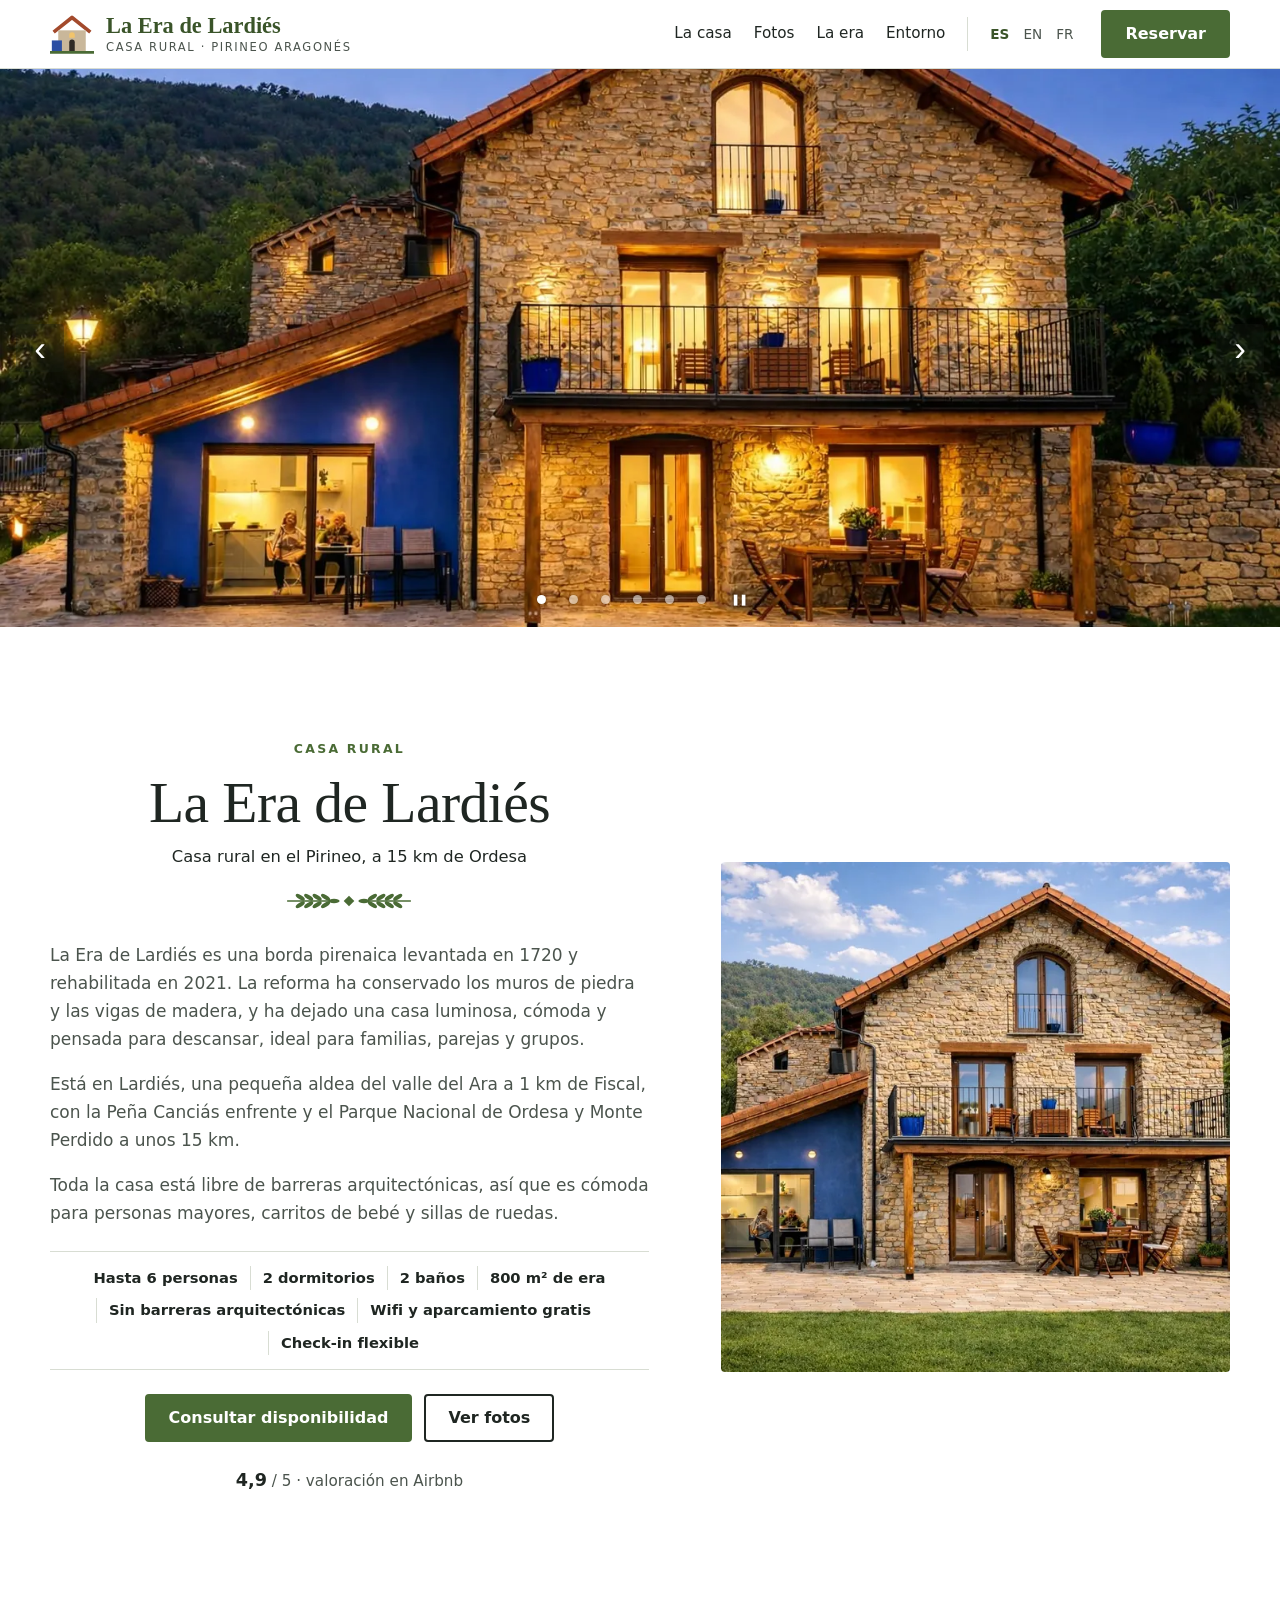
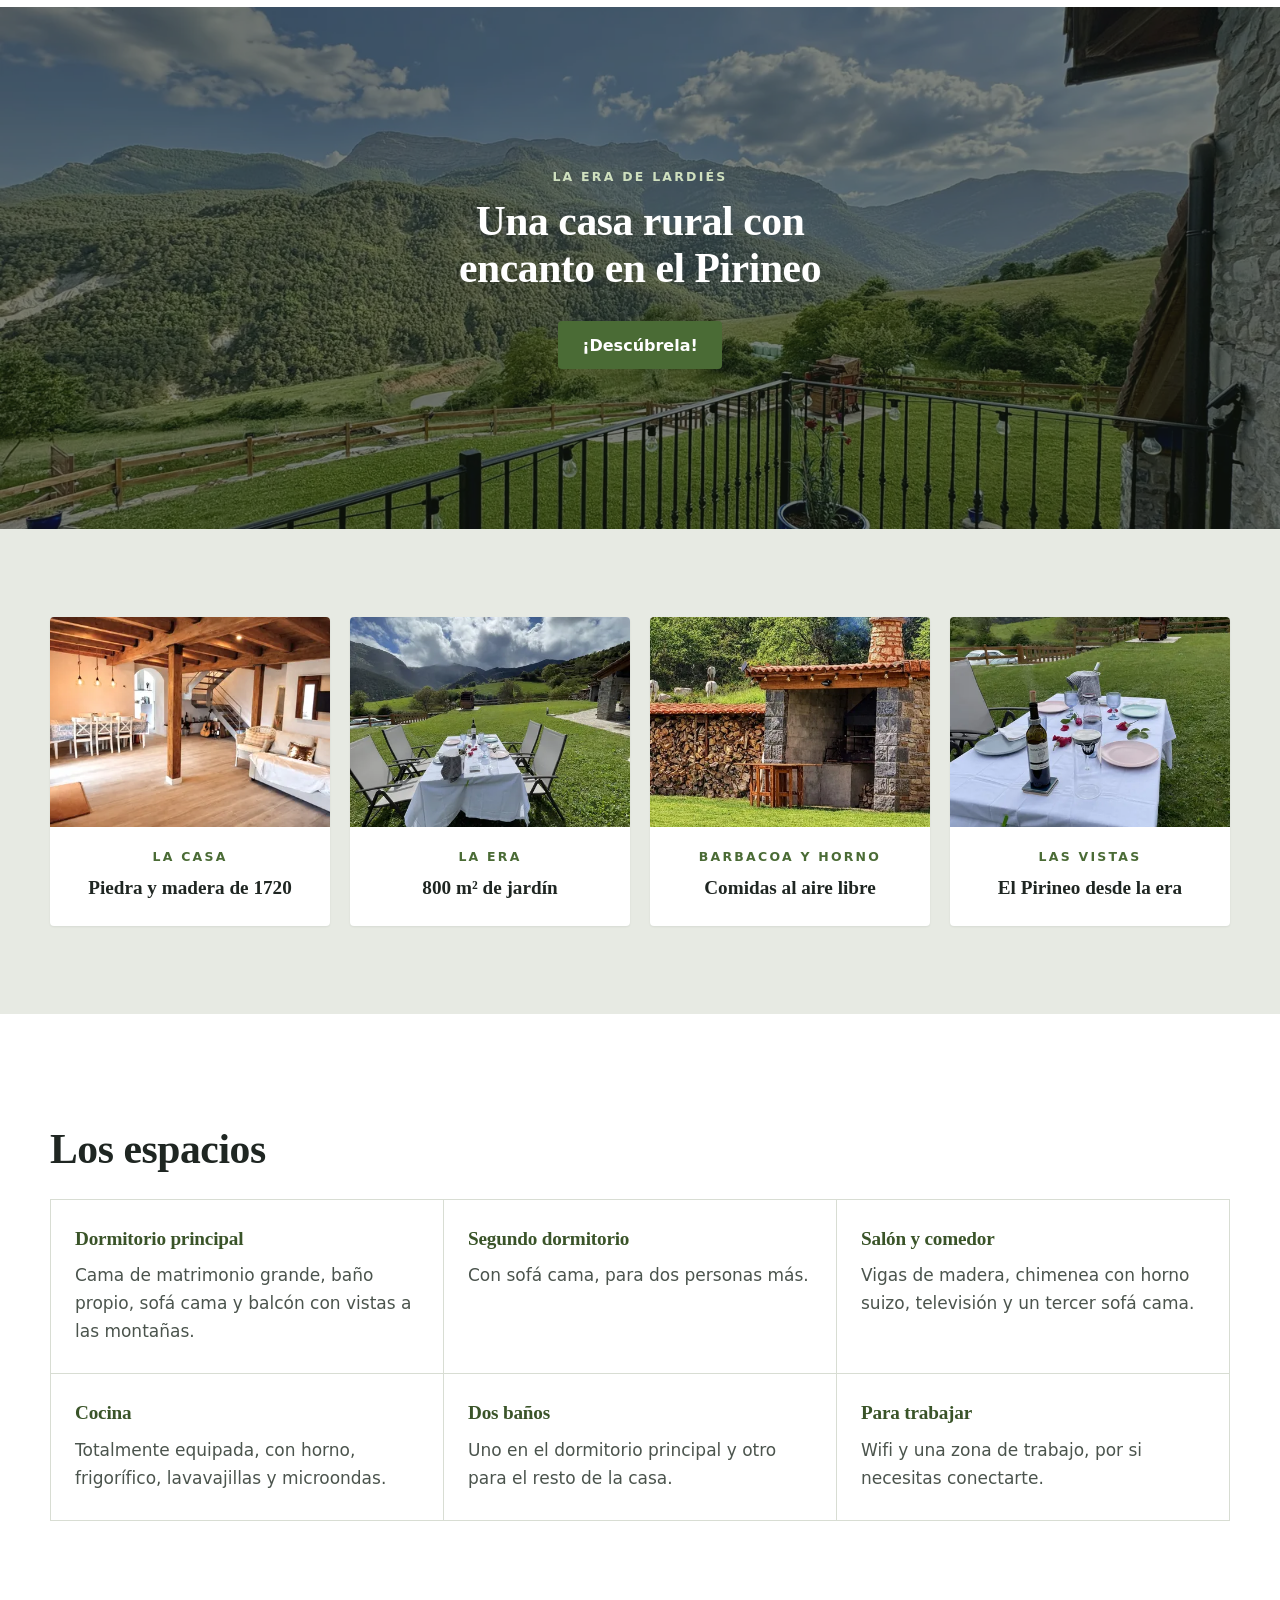
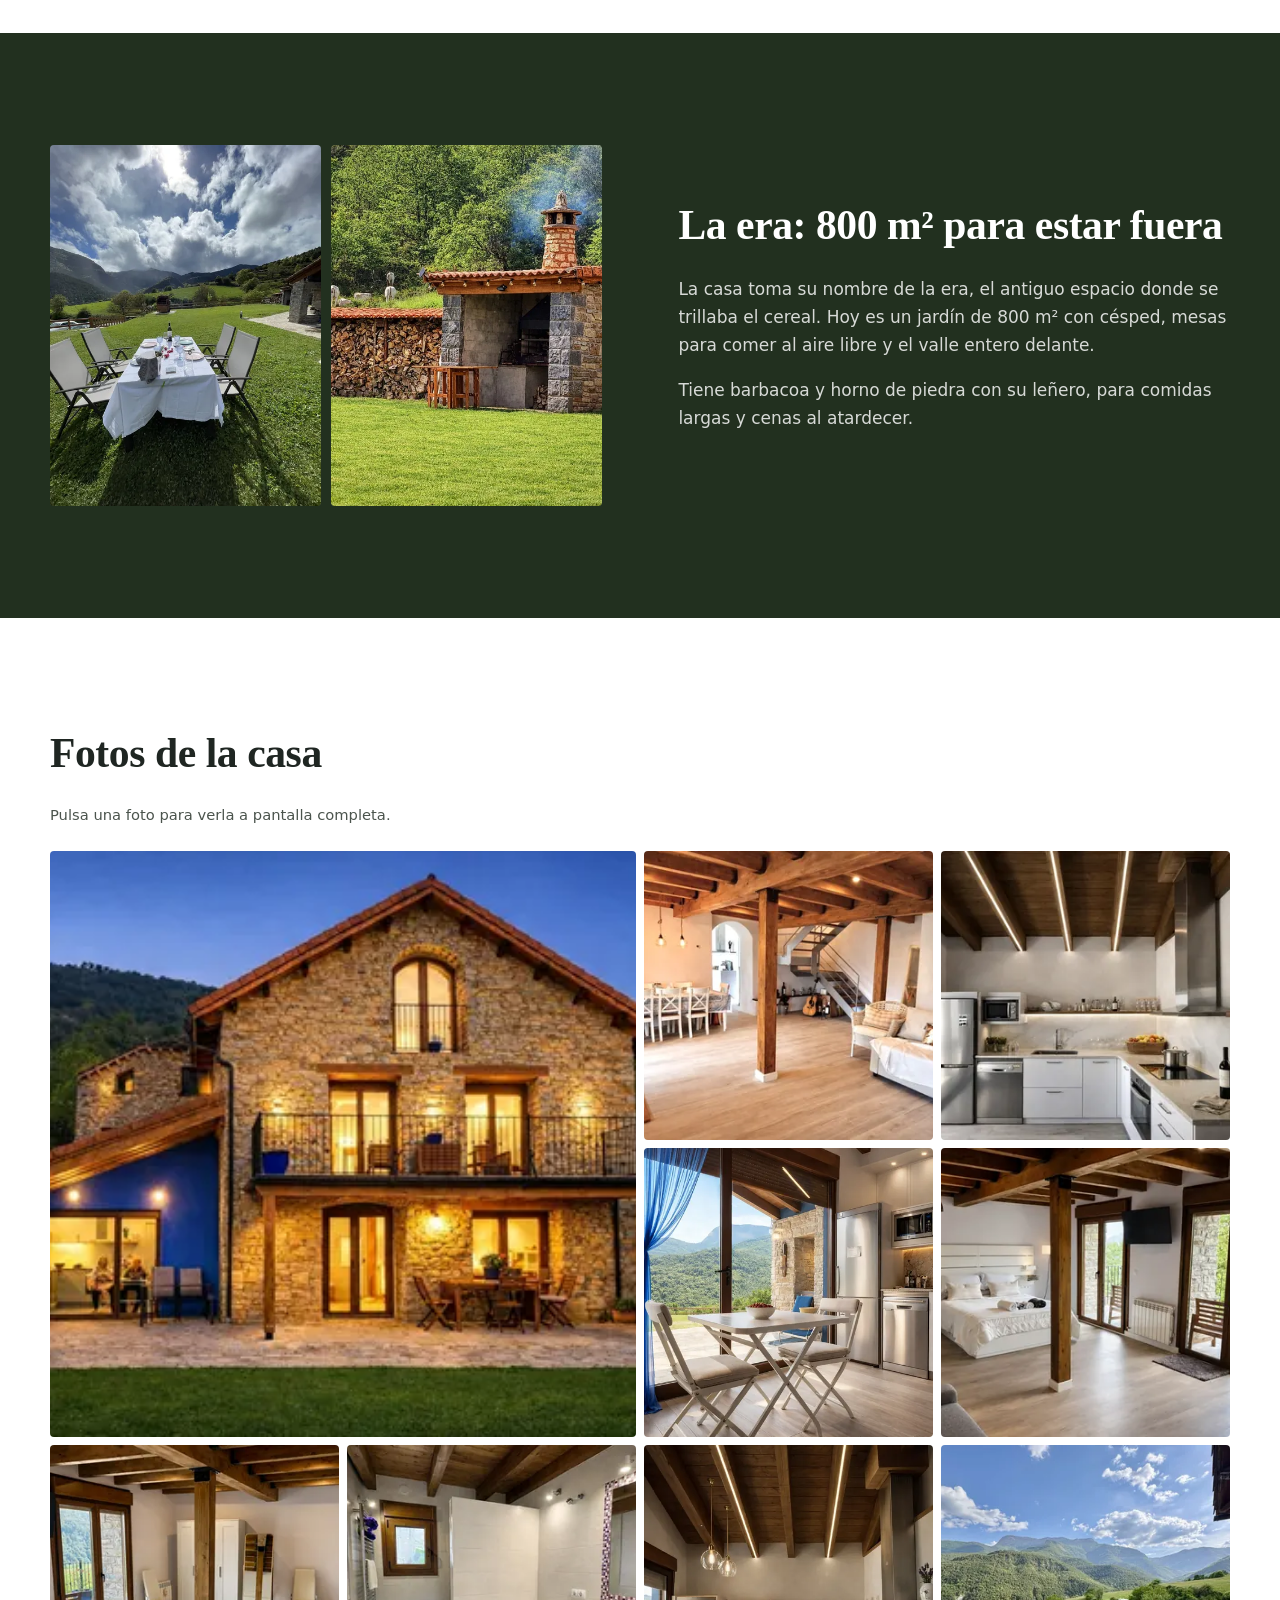
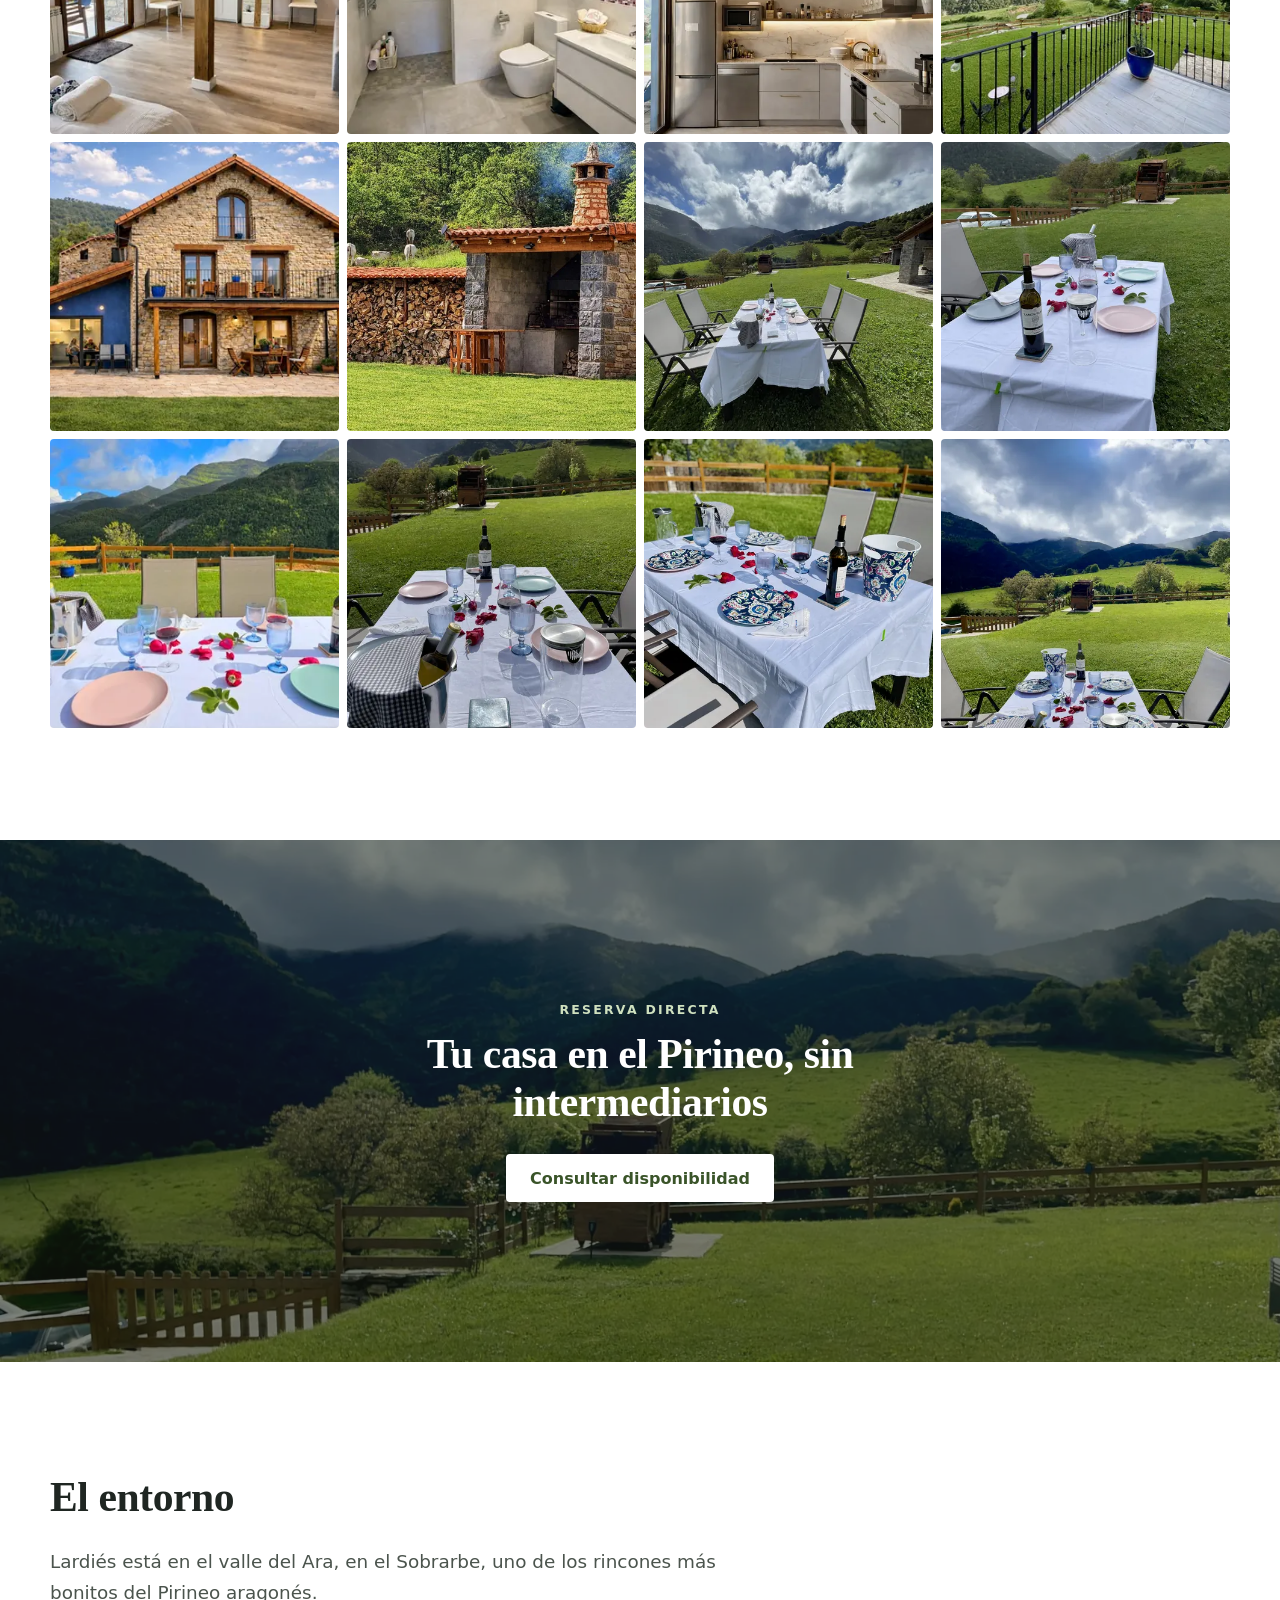
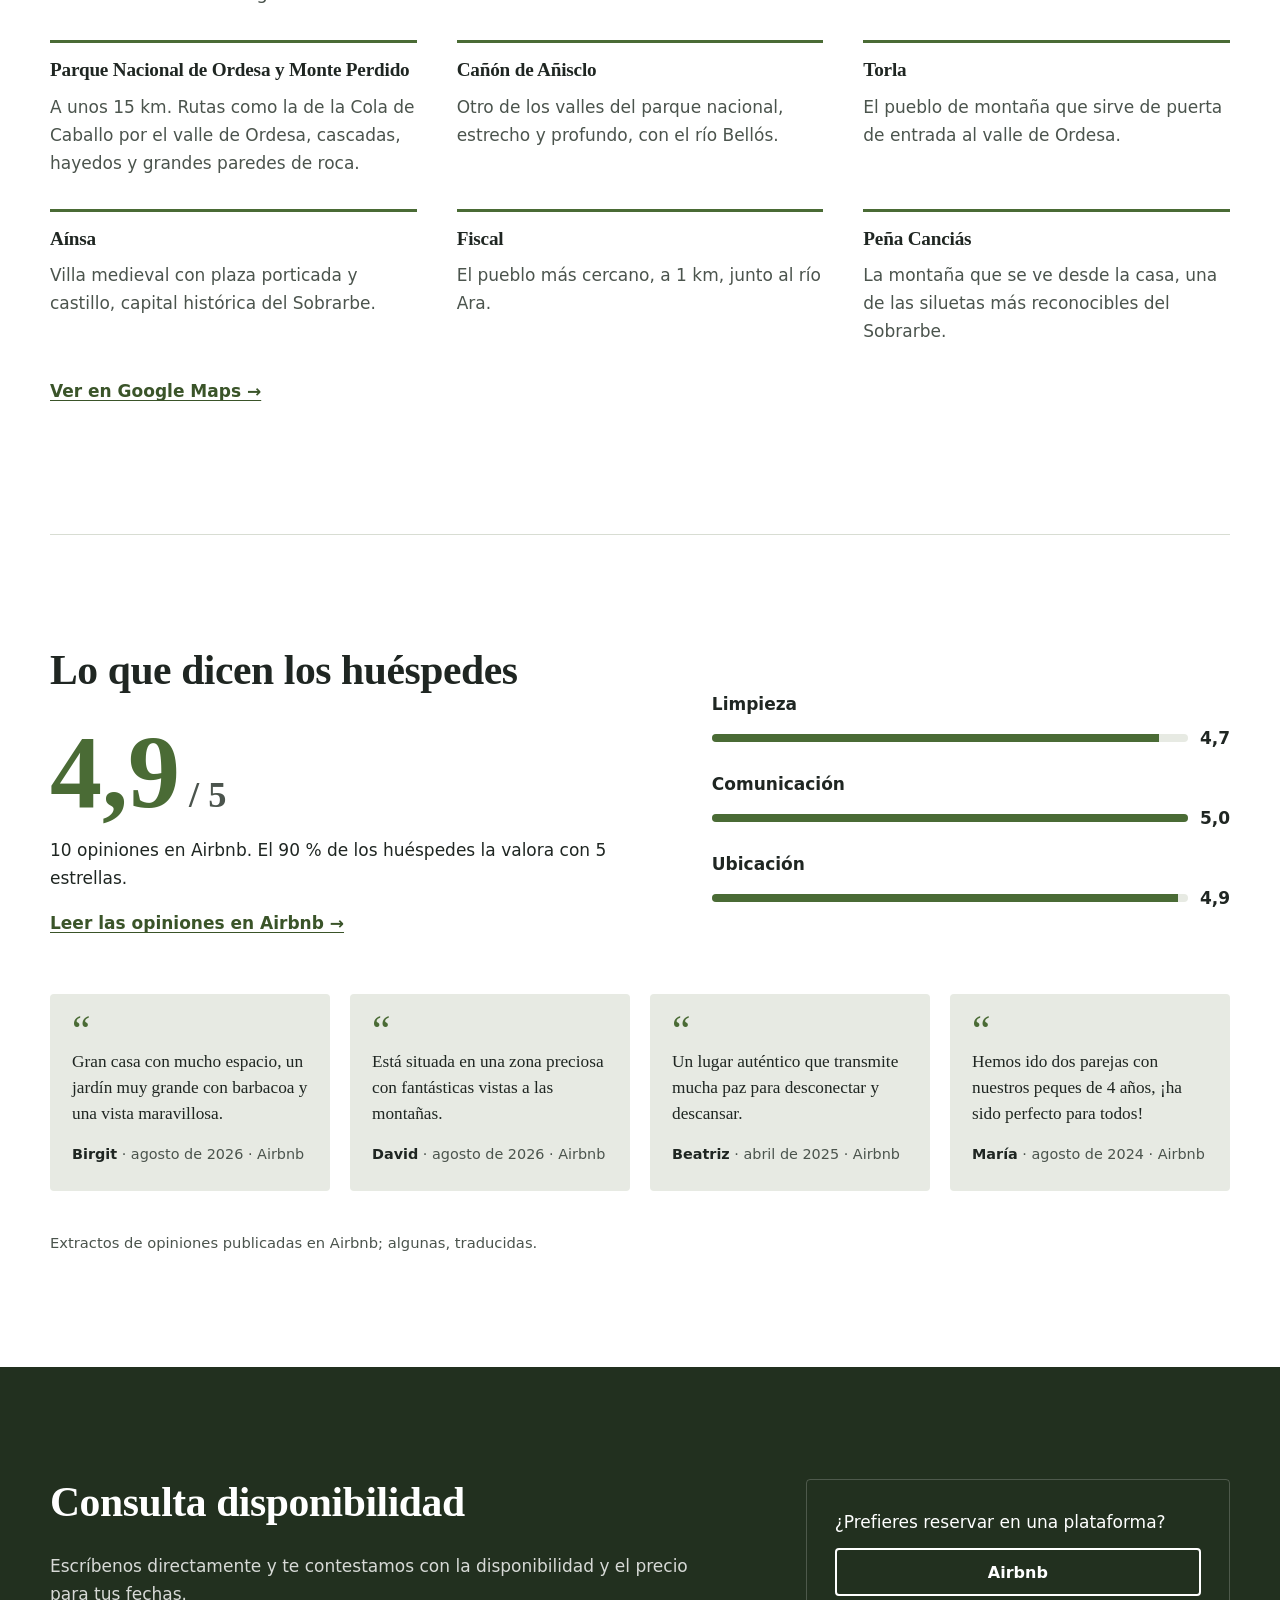
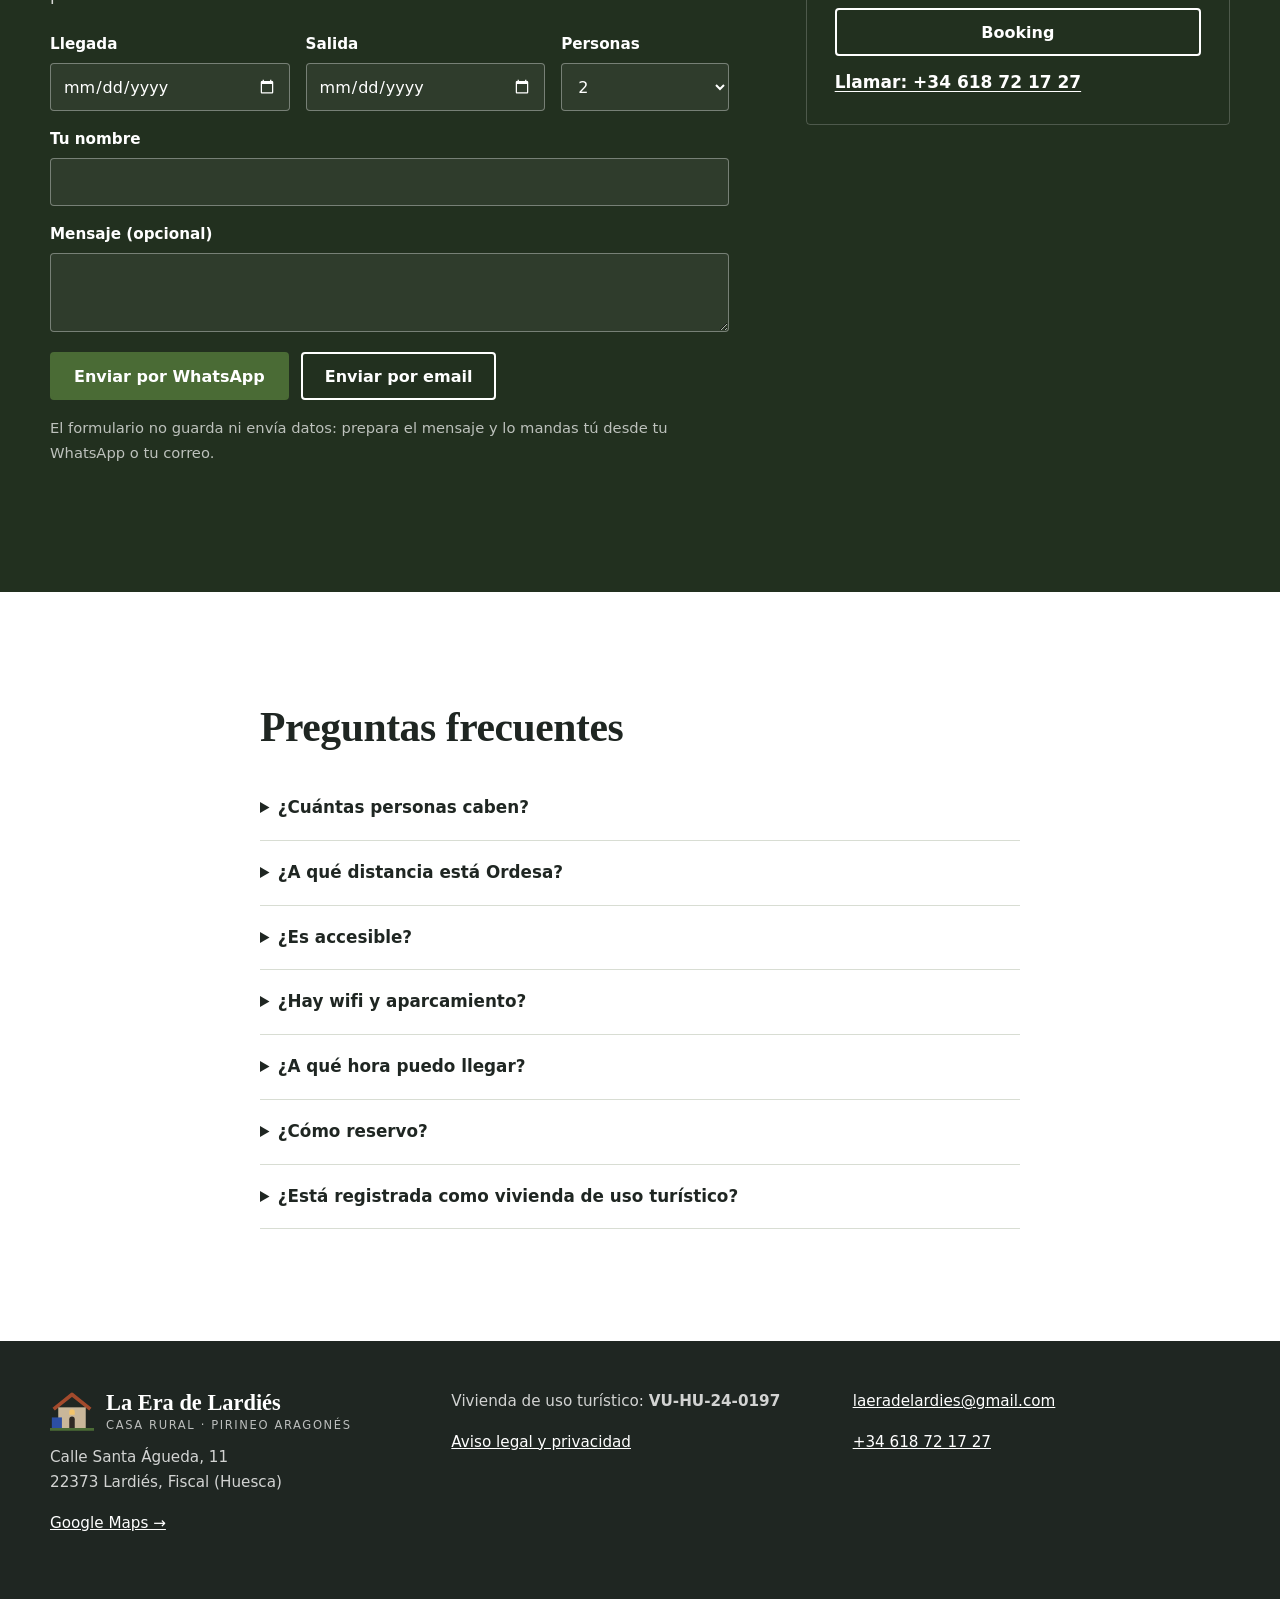
==== index.html @ 7522650c "Añade extractos de opiniones de Airbnb Cuatro opiniones reales (Birgit, David, Beatriz y María) con " ====
<!doctype html>
<html lang="es">
<head>
<meta charset="utf-8">
<meta name="viewport" content="width=device-width, initial-scale=1">
<title>La Era de Lardiés · Casa rural cerca de Ordesa, Pirineo aragonés</title>
<meta name="description" content="Borda pirenaica de 1720 rehabilitada en Lardiés (Huesca), a 15 km del Parque Nacional de Ordesa. Hasta 6 personas, 2 dormitorios, 2 baños y 800 m² de era con barbacoa.">
<link rel="canonical" href="https://laeradelardies.com/">
<link rel="alternate" hreflang="es" href="https://laeradelardies.com/">
<link rel="alternate" hreflang="en" href="https://laeradelardies.com/en/">
<link rel="alternate" hreflang="fr" href="https://laeradelardies.com/fr/">
<link rel="alternate" hreflang="x-default" href="https://laeradelardies.com/">
<meta property="og:type" content="website">
<meta property="og:site_name" content="La Era de Lardiés">
<meta property="og:title" content="La Era de Lardiés · Casa rural cerca de Ordesa, Pirineo aragonés">
<meta property="og:description" content="Borda pirenaica de 1720 rehabilitada en Lardiés (Huesca), a 15 km del Parque Nacional de Ordesa. Hasta 6 personas, 2 dormitorios, 2 baños y 800 m² de era con barbacoa.">
<meta property="og:url" content="https://laeradelardies.com/">
<meta property="og:image" content="https://laeradelardies.com/img/og-la-era-de-lardies.jpg">
<meta property="og:image:width" content="1200">
<meta property="og:image:height" content="630">
<meta property="og:locale" content="es_ES">
<meta name="twitter:card" content="summary_large_image">
<meta name="theme-color" content="#1c2633">
<link rel="icon" href="/favicon.svg" type="image/svg+xml">
<link rel="preload" as="image" type="image/webp" imagesrcset="/img/fachada-anochecer-480.webp 480w, /img/fachada-anochecer-960.webp 960w, /img/fachada-anochecer-1536.webp 1536w" imagesizes="100vw" fetchpriority="high">
<link rel="stylesheet" href="/styles.css">
<script type="application/ld+json">{"@context":"https://schema.org","@type":"LodgingBusiness","name":"La Era de Lardiés","description":"Borda pirenaica de 1720 rehabilitada en Lardiés (Huesca), a 15 km del Parque Nacional de Ordesa. Hasta 6 personas, 2 dormitorios, 2 baños y 800 m² de era con barbacoa.","url":"https://laeradelardies.com/","image":["https://laeradelardies.com/img/fachada-anochecer-1536.webp","https://laeradelardies.com/img/salon-comedor-vigas-1536.webp","https://laeradelardies.com/img/era-jardin-montanas-1600.webp","https://laeradelardies.com/img/balcon-vistas-valle-1600.webp"],"address":{"@type":"PostalAddress","streetAddress":"Calle Santa Águeda, 11","addressLocality":"Lardiés","addressRegion":"Huesca, Aragón","addressCountry":"ES","postalCode":"22373"},"geo":{"@type":"GeoCoordinates","latitude":42.4979915,"longitude":-0.1330118},"telephone":"+34618721727","email":"laeradelardies@gmail.com","numberOfRooms":2,"amenityFeature":[{"@type":"LocationFeatureSpecification","name":"Wifi","value":true},{"@type":"LocationFeatureSpecification","name":"Free parking","value":true},{"@type":"LocationFeatureSpecification","name":"Barbecue","value":true},{"@type":"LocationFeatureSpecification","name":"Fireplace","value":true},{"@type":"LocationFeatureSpecification","name":"Garden","value":true},{"@type":"LocationFeatureSpecification","name":"Wheelchair accessible","value":true},{"@type":"LocationFeatureSpecification","name":"Kitchen","value":true}],"sameAs":["https://www.airbnb.com/h/laeradelardies","https://www.booking.com/hotel/es/borda-en-paradisiaco-enclave.html"]}</script>
</head>
<body>
<a class="saltar" href="#contenido">Saltar al contenido</a>
<header class="cabecera">
  <a class="logo" href="/"><svg class="logo-icono" viewBox="0 0 48 48" aria-hidden="true"><path d="M4 22 24 6l20 16" fill="none" stroke="#a34a2c" stroke-width="4" stroke-linejoin="round"/><path d="M9 20h30v24H9z" fill="#c9b79a"/><path d="M21 44V33a3 3 0 0 1 6 0v11z" fill="#2f2a24"/><path d="M21 25a3 3 0 0 1 6 0v3h-6z" fill="#f2c46b"/><path d="M2 44h11V31H2z" fill="#2c4fa3"/><path d="M0 44h48" stroke="#4a6b35" stroke-width="3"/></svg><span class="logo-texto"><span class="logo-nombre">La Era de Lardiés</span><span class="logo-sub">Casa rural · Pirineo aragonés</span></span></a>
  <button class="menu-boton" type="button" aria-expanded="false" aria-controls="menu">Menú</button>
  <nav id="menu" class="menu" aria-label="Menú">
    <a href="#casa">La casa</a>
    <a href="#fotos">Fotos</a>
    <a href="#era">La era</a>
    <a href="#entorno">Entorno</a>
    <div class="idiomas" aria-label="Idioma"><a href="/" hreflang="es" lang="es" aria-current="true">ES</a><a href="/en/" hreflang="en" lang="en">EN</a><a href="/fr/" hreflang="fr" lang="fr">FR</a></div>
    <a class="boton" href="#reservar">Reservar</a>
  </nav>
</header>
<main id="contenido">

<section class="carrusel" aria-roledescription="carrusel" aria-label="Fotos de La Era de Lardiés">
  <div class="carrusel-pista">
    <div class="diapo activa" role="group" aria-roledescription="diapositiva" aria-label="1 / 6"><img src="/img/fachada-anochecer-1536.webp" srcset="/img/fachada-anochecer-480.webp 480w, /img/fachada-anochecer-960.webp 960w, /img/fachada-anochecer-1536.webp 1536w" sizes="100vw" width="1536" height="1024" alt="Fachada de piedra de La Era de Lardiés iluminada al anochecer" fetchpriority="high" decoding="async"></div>
    <div class="diapo" role="group" aria-roledescription="diapositiva" aria-label="2 / 6" aria-hidden="true"><img src="/img/salon-comedor-vigas-1536.webp" srcset="/img/salon-comedor-vigas-480.webp 480w, /img/salon-comedor-vigas-960.webp 960w, /img/salon-comedor-vigas-1536.webp 1536w" sizes="100vw" width="1536" height="1024" alt="Salón comedor con vigas de madera y escalera" loading="lazy" decoding="async"></div>
    <div class="diapo" role="group" aria-roledescription="diapositiva" aria-label="3 / 6" aria-hidden="true"><img src="/img/dormitorio-balcon-1536.webp" srcset="/img/dormitorio-balcon-480.webp 480w, /img/dormitorio-balcon-960.webp 960w, /img/dormitorio-balcon-1536.webp 1536w" sizes="100vw" width="1536" height="1024" alt="Dormitorio con salida al balcón" loading="lazy" decoding="async"></div>
    <div class="diapo" role="group" aria-roledescription="diapositiva" aria-label="4 / 6" aria-hidden="true"><img src="/img/cocina-1536.webp" srcset="/img/cocina-480.webp 480w, /img/cocina-960.webp 960w, /img/cocina-1536.webp 1536w" sizes="100vw" width="1536" height="1024" alt="Cocina equipada con techo de madera" loading="lazy" decoding="async"></div>
    <div class="diapo" role="group" aria-roledescription="diapositiva" aria-label="5 / 6" aria-hidden="true"><img src="/img/dormitorio-principal-1536.webp" srcset="/img/dormitorio-principal-480.webp 480w, /img/dormitorio-principal-960.webp 960w, /img/dormitorio-principal-1536.webp 1536w" sizes="100vw" width="1536" height="1024" alt="Dormitorio principal con sofá cama" loading="lazy" decoding="async"></div>
    <div class="diapo" role="group" aria-roledescription="diapositiva" aria-label="6 / 6" aria-hidden="true"><img src="/img/fachada-piedra-1536.webp" srcset="/img/fachada-piedra-480.webp 480w, /img/fachada-piedra-960.webp 960w, /img/fachada-piedra-1536.webp 1536w" sizes="100vw" width="1536" height="1024" alt="Fachada de piedra con balcón de madera y pared azul" loading="lazy" decoding="async"></div>
  </div>
  <button type="button" class="carrusel-flecha anterior" aria-label="Foto anterior">‹</button>
  <button type="button" class="carrusel-flecha siguiente" aria-label="Foto siguiente">›</button>
  <div class="carrusel-puntos">
    <button type="button" aria-label="Ir a la foto 1" aria-current="true"></button><button type="button" aria-label="Ir a la foto 2"></button><button type="button" aria-label="Ir a la foto 3"></button><button type="button" aria-label="Ir a la foto 4"></button><button type="button" aria-label="Ir a la foto 5"></button><button type="button" aria-label="Ir a la foto 6"></button>
    <button type="button" class="carrusel-pausa" data-pausa="Pausar" data-seguir="Reanudar" aria-label="Pausar">❚❚</button>
  </div>
</section>

<section id="casa" class="seccion contenedor presentacion">
  <div class="presentacion-texto">
    <p class="antetitulo">Casa rural</p>
    <h1>La Era de Lardiés</h1>
    <p class="presentacion-lugar">Casa rural en el Pirineo, a 15 km de Ordesa</p>
    <svg class="espigas" viewBox="0 0 160 24" aria-hidden="true" fill="currentColor"><g transform="translate(14 12)"><path d="M0 0H52" stroke="currentColor" stroke-width="1.6"/><ellipse cx="14" cy="-4" rx="5.5" ry="2.3" transform="rotate(32 14 -4)"/><ellipse cx="14" cy="4" rx="5.5" ry="2.3" transform="rotate(-32 14 4)"/><ellipse cx="23" cy="-4" rx="5.5" ry="2.3" transform="rotate(32 23 -4)"/><ellipse cx="23" cy="4" rx="5.5" ry="2.3" transform="rotate(-32 23 4)"/><ellipse cx="32" cy="-4" rx="5.5" ry="2.3" transform="rotate(32 32 -4)"/><ellipse cx="32" cy="4" rx="5.5" ry="2.3" transform="rotate(-32 32 4)"/><ellipse cx="41" cy="-4" rx="5.5" ry="2.3" transform="rotate(32 41 -4)"/><ellipse cx="41" cy="4" rx="5.5" ry="2.3" transform="rotate(-32 41 4)"/><ellipse cx="50" cy="0" rx="6" ry="2.4"/></g><g transform="translate(146 12) scale(-1 1)"><path d="M0 0H52" stroke="currentColor" stroke-width="1.6"/><ellipse cx="14" cy="-4" rx="5.5" ry="2.3" transform="rotate(32 14 -4)"/><ellipse cx="14" cy="4" rx="5.5" ry="2.3" transform="rotate(-32 14 4)"/><ellipse cx="23" cy="-4" rx="5.5" ry="2.3" transform="rotate(32 23 -4)"/><ellipse cx="23" cy="4" rx="5.5" ry="2.3" transform="rotate(-32 23 4)"/><ellipse cx="32" cy="-4" rx="5.5" ry="2.3" transform="rotate(32 32 -4)"/><ellipse cx="32" cy="4" rx="5.5" ry="2.3" transform="rotate(-32 32 4)"/><ellipse cx="41" cy="-4" rx="5.5" ry="2.3" transform="rotate(32 41 -4)"/><ellipse cx="41" cy="4" rx="5.5" ry="2.3" transform="rotate(-32 41 4)"/><ellipse cx="50" cy="0" rx="6" ry="2.4"/></g><rect x="76" y="8" width="8" height="8" transform="rotate(45 80 12)"/></svg>
    <p>La Era de Lardiés es una borda pirenaica levantada en 1720 y rehabilitada en 2021. La reforma ha conservado los muros de piedra y las vigas de madera, y ha dejado una casa luminosa, cómoda y pensada para descansar, ideal para familias, parejas y grupos.</p>
    <p>Está en Lardiés, una pequeña aldea del valle del Ara a 1 km de Fiscal, con la Peña Canciás enfrente y el Parque Nacional de Ordesa y Monte Perdido a unos 15 km.</p>
    <p>Toda la casa está libre de barreras arquitectónicas, así que es cómoda para personas mayores, carritos de bebé y sillas de ruedas.</p>
    <ul class="datos"><li>Hasta 6 personas</li><li>2 dormitorios</li><li>2 baños</li><li>800 m² de era</li><li>Sin barreras arquitectónicas</li><li>Wifi y aparcamiento gratis</li><li>Check-in flexible</li></ul>
    <div class="acciones">
      <a class="boton" href="#reservar">Consultar disponibilidad</a>
      <a class="boton boton-borde" href="#fotos">Ver fotos</a>
    </div>
    <p class="nota-airbnb"><strong>4,9</strong> / 5 · valoración en Airbnb</p>
  </div>
  <img src="/img/fachada-piedra-1536.webp" srcset="/img/fachada-piedra-480.webp 480w, /img/fachada-piedra-960.webp 960w, /img/fachada-piedra-1536.webp 1536w" sizes="(min-width: 900px) 40vw, 100vw" width="1536" height="1024" alt="Fachada de piedra con balcón de madera y pared azul" class="presentacion-foto" loading="lazy" decoding="async">
</section>

<section class="franja-foto franja-descubre">
  <img src="/img/balcon-vistas-valle-1600.webp" srcset="/img/balcon-vistas-valle-480.webp 480w, /img/balcon-vistas-valle-960.webp 960w, /img/balcon-vistas-valle-1600.webp 1600w" sizes="100vw" width="1600" height="1200" alt="Balcón con vistas al valle y a las montañas del Pirineo" class="franja-fondo" loading="lazy" decoding="async">
  <div class="contenedor franja-texto">
    <p class="antetitulo">La Era de Lardiés</p>
    <h2>Una casa rural con encanto en el Pirineo</h2>
    <a class="boton" href="#fotos">¡Descúbrela!</a>
  </div>
</section>

<section class="destacados-fondo" aria-label="La casa">
  <div class="contenedor destacados">
    <a class="tarjeta" href="#espacios"><img src="/img/salon-comedor-vigas-1536.webp" srcset="/img/salon-comedor-vigas-480.webp 480w, /img/salon-comedor-vigas-960.webp 960w, /img/salon-comedor-vigas-1536.webp 1536w" sizes="(min-width: 900px) 25vw, (min-width: 600px) 50vw, 100vw" width="1536" height="1024" alt="Salón comedor con vigas de madera y escalera" loading="lazy" decoding="async"><span class="tarjeta-texto"><span class="antetitulo">La casa</span><span class="tarjeta-titulo">Piedra y madera de 1720</span></span></a>
    <a class="tarjeta" href="#era"><img src="/img/era-jardin-montanas-1600.webp" srcset="/img/era-jardin-montanas-480.webp 480w, /img/era-jardin-montanas-960.webp 960w, /img/era-jardin-montanas-1600.webp 1600w" sizes="(min-width: 900px) 25vw, (min-width: 600px) 50vw, 100vw" width="1600" height="2133" alt="La era con mesa y sillas frente a las montañas" loading="lazy" decoding="async"><span class="tarjeta-texto"><span class="antetitulo">La era</span><span class="tarjeta-titulo">800 m² de jardín</span></span></a>
    <a class="tarjeta" href="#era"><img src="/img/horno-barbacoa-lena-1024.webp" srcset="/img/horno-barbacoa-lena-480.webp 480w, /img/horno-barbacoa-lena-960.webp 960w, /img/horno-barbacoa-lena-1024.webp 1024w" sizes="(min-width: 900px) 25vw, (min-width: 600px) 50vw, 100vw" width="1024" height="1536" alt="Barbacoa y horno de piedra con leñero en la era" loading="lazy" decoding="async"><span class="tarjeta-texto"><span class="antetitulo">Barbacoa y horno</span><span class="tarjeta-titulo">Comidas al aire libre</span></span></a>
    <a class="tarjeta" href="#fotos"><img src="/img/era-mesa-pirineo-1600.webp" srcset="/img/era-mesa-pirineo-480.webp 480w, /img/era-mesa-pirineo-960.webp 960w, /img/era-mesa-pirineo-1600.webp 1600w" sizes="(min-width: 900px) 25vw, (min-width: 600px) 50vw, 100vw" width="1600" height="2133" alt="Mesa preparada en la era con el Pirineo al fondo" loading="lazy" decoding="async"><span class="tarjeta-texto"><span class="antetitulo">Las vistas</span><span class="tarjeta-titulo">El Pirineo desde la era</span></span></a>
  </div>
</section>

<section class="seccion contenedor" aria-labelledby="espacios">
  <h2 id="espacios">Los espacios</h2>
  <div class="espacios">
    <div class="espacio"><h3>Dormitorio principal</h3><p>Cama de matrimonio grande, baño propio, sofá cama y balcón con vistas a las montañas.</p></div>
    <div class="espacio"><h3>Segundo dormitorio</h3><p>Con sofá cama, para dos personas más.</p></div>
    <div class="espacio"><h3>Salón y comedor</h3><p>Vigas de madera, chimenea con horno suizo, televisión y un tercer sofá cama.</p></div>
    <div class="espacio"><h3>Cocina</h3><p>Totalmente equipada, con horno, frigorífico, lavavajillas y microondas.</p></div>
    <div class="espacio"><h3>Dos baños</h3><p>Uno en el dormitorio principal y otro para el resto de la casa.</p></div>
    <div class="espacio"><h3>Para trabajar</h3><p>Wifi y una zona de trabajo, por si necesitas conectarte.</p></div>
  </div>
</section>

<section id="era" class="banda">
  <div class="contenedor dos-columnas invertida">
    <div class="texto">
      <h2>La era: 800 m² para estar fuera</h2>
      <p>La casa toma su nombre de la era, el antiguo espacio donde se trillaba el cereal. Hoy es un jardín de 800 m² con césped, mesas para comer al aire libre y el valle entero delante.</p>
      <p>Tiene barbacoa y horno de piedra con su leñero, para comidas largas y cenas al atardecer.</p>
    </div>
    <div class="era-fotos">
      <img src="/img/era-jardin-montanas-1600.webp" srcset="/img/era-jardin-montanas-480.webp 480w, /img/era-jardin-montanas-960.webp 960w, /img/era-jardin-montanas-1600.webp 1600w" sizes="(min-width: 900px) 25vw, 50vw" width="1600" height="2133" alt="La era con mesa y sillas frente a las montañas" loading="lazy" decoding="async">
      <img src="/img/horno-barbacoa-lena-1024.webp" srcset="/img/horno-barbacoa-lena-480.webp 480w, /img/horno-barbacoa-lena-960.webp 960w, /img/horno-barbacoa-lena-1024.webp 1024w" sizes="(min-width: 900px) 25vw, 50vw" width="1024" height="1536" alt="Barbacoa y horno de piedra con leñero en la era" loading="lazy" decoding="async">
    </div>
  </div>
</section>

<section id="fotos" class="seccion contenedor" aria-labelledby="titulo-fotos">
  <h2 id="titulo-fotos">Fotos de la casa</h2>
  <p class="ayuda">Pulsa una foto para verla a pantalla completa.</p>
  <div class="galeria">
    <button type="button" class="galeria-item" data-indice="0" data-grande="/img/fachada-anochecer-1536.webp"><img src="/img/fachada-anochecer-1536.webp" srcset="/img/fachada-anochecer-480.webp 480w, /img/fachada-anochecer-960.webp 960w, /img/fachada-anochecer-1536.webp 1536w" sizes="(min-width: 900px) 25vw, 50vw" width="1536" height="1024" alt="Fachada de piedra de La Era de Lardiés iluminada al anochecer" loading="lazy" decoding="async"></button>
    <button type="button" class="galeria-item" data-indice="1" data-grande="/img/salon-comedor-vigas-1536.webp"><img src="/img/salon-comedor-vigas-1536.webp" srcset="/img/salon-comedor-vigas-480.webp 480w, /img/salon-comedor-vigas-960.webp 960w, /img/salon-comedor-vigas-1536.webp 1536w" sizes="(min-width: 900px) 25vw, 50vw" width="1536" height="1024" alt="Salón comedor con vigas de madera y escalera" loading="lazy" decoding="async"></button>
    <button type="button" class="galeria-item" data-indice="2" data-grande="/img/cocina-1536.webp"><img src="/img/cocina-1536.webp" srcset="/img/cocina-480.webp 480w, /img/cocina-960.webp 960w, /img/cocina-1536.webp 1536w" sizes="(min-width: 900px) 25vw, 50vw" width="1536" height="1024" alt="Cocina equipada con techo de madera" loading="lazy" decoding="async"></button>
    <button type="button" class="galeria-item" data-indice="3" data-grande="/img/comedor-ventanal-1024.webp"><img src="/img/comedor-ventanal-1024.webp" srcset="/img/comedor-ventanal-480.webp 480w, /img/comedor-ventanal-960.webp 960w, /img/comedor-ventanal-1024.webp 1024w" sizes="(min-width: 900px) 25vw, 50vw" width="1024" height="1426" alt="Mesa junto al ventanal con vistas a la montaña" loading="lazy" decoding="async"></button>
    <button type="button" class="galeria-item" data-indice="4" data-grande="/img/dormitorio-balcon-1536.webp"><img src="/img/dormitorio-balcon-1536.webp" srcset="/img/dormitorio-balcon-480.webp 480w, /img/dormitorio-balcon-960.webp 960w, /img/dormitorio-balcon-1536.webp 1536w" sizes="(min-width: 900px) 25vw, 50vw" width="1536" height="1024" alt="Dormitorio con salida al balcón" loading="lazy" decoding="async"></button>
    <button type="button" class="galeria-item" data-indice="5" data-grande="/img/dormitorio-principal-1536.webp"><img src="/img/dormitorio-principal-1536.webp" srcset="/img/dormitorio-principal-480.webp 480w, /img/dormitorio-principal-960.webp 960w, /img/dormitorio-principal-1536.webp 1536w" sizes="(min-width: 900px) 25vw, 50vw" width="1536" height="1024" alt="Dormitorio principal con sofá cama" loading="lazy" decoding="async"></button>
    <button type="button" class="galeria-item" data-indice="6" data-grande="/img/bano-1536.webp"><img src="/img/bano-1536.webp" srcset="/img/bano-480.webp 480w, /img/bano-960.webp 960w, /img/bano-1536.webp 1536w" sizes="(min-width: 900px) 25vw, 50vw" width="1536" height="1024" alt="Baño completo" loading="lazy" decoding="async"></button>
    <button type="button" class="galeria-item" data-indice="7" data-grande="/img/cocina-equipada-1024.webp"><img src="/img/cocina-equipada-1024.webp" srcset="/img/cocina-equipada-480.webp 480w, /img/cocina-equipada-960.webp 960w, /img/cocina-equipada-1024.webp 1024w" sizes="(min-width: 900px) 25vw, 50vw" width="1024" height="1426" alt="Cocina con frigorífico, horno y lavavajillas" loading="lazy" decoding="async"></button>
    <button type="button" class="galeria-item" data-indice="8" data-grande="/img/balcon-vistas-valle-1600.webp"><img src="/img/balcon-vistas-valle-1600.webp" srcset="/img/balcon-vistas-valle-480.webp 480w, /img/balcon-vistas-valle-960.webp 960w, /img/balcon-vistas-valle-1600.webp 1600w" sizes="(min-width: 900px) 25vw, 50vw" width="1600" height="1200" alt="Balcón con vistas al valle y a las montañas del Pirineo" loading="lazy" decoding="async"></button>
    <button type="button" class="galeria-item" data-indice="9" data-grande="/img/fachada-piedra-1536.webp"><img src="/img/fachada-piedra-1536.webp" srcset="/img/fachada-piedra-480.webp 480w, /img/fachada-piedra-960.webp 960w, /img/fachada-piedra-1536.webp 1536w" sizes="(min-width: 900px) 25vw, 50vw" width="1536" height="1024" alt="Fachada de piedra con balcón de madera y pared azul" loading="lazy" decoding="async"></button>
    <button type="button" class="galeria-item" data-indice="10" data-grande="/img/horno-barbacoa-lena-1024.webp"><img src="/img/horno-barbacoa-lena-1024.webp" srcset="/img/horno-barbacoa-lena-480.webp 480w, /img/horno-barbacoa-lena-960.webp 960w, /img/horno-barbacoa-lena-1024.webp 1024w" sizes="(min-width: 900px) 25vw, 50vw" width="1024" height="1536" alt="Barbacoa y horno de piedra con leñero en la era" loading="lazy" decoding="async"></button>
    <button type="button" class="galeria-item" data-indice="11" data-grande="/img/era-jardin-montanas-1600.webp"><img src="/img/era-jardin-montanas-1600.webp" srcset="/img/era-jardin-montanas-480.webp 480w, /img/era-jardin-montanas-960.webp 960w, /img/era-jardin-montanas-1600.webp 1600w" sizes="(min-width: 900px) 25vw, 50vw" width="1600" height="2133" alt="La era con mesa y sillas frente a las montañas" loading="lazy" decoding="async"></button>
    <button type="button" class="galeria-item" data-indice="12" data-grande="/img/era-mesa-pirineo-1600.webp"><img src="/img/era-mesa-pirineo-1600.webp" srcset="/img/era-mesa-pirineo-480.webp 480w, /img/era-mesa-pirineo-960.webp 960w, /img/era-mesa-pirineo-1600.webp 1600w" sizes="(min-width: 900px) 25vw, 50vw" width="1600" height="2133" alt="Mesa preparada en la era con el Pirineo al fondo" loading="lazy" decoding="async"></button>
    <button type="button" class="galeria-item" data-indice="13" data-grande="/img/comida-era-valle-1080.webp"><img src="/img/comida-era-valle-1080.webp" srcset="/img/comida-era-valle-480.webp 480w, /img/comida-era-valle-960.webp 960w, /img/comida-era-valle-1080.webp 1080w" sizes="(min-width: 900px) 25vw, 50vw" width="1080" height="779" alt="Mesa con vino y vistas al valle" loading="lazy" decoding="async"></button>
    <button type="button" class="galeria-item" data-indice="14" data-grande="/img/mesa-era-vistas-1600.webp"><img src="/img/mesa-era-vistas-1600.webp" srcset="/img/mesa-era-vistas-480.webp 480w, /img/mesa-era-vistas-960.webp 960w, /img/mesa-era-vistas-1600.webp 1600w" sizes="(min-width: 900px) 25vw, 50vw" width="1600" height="2133" alt="Comida al aire libre en la era" loading="lazy" decoding="async"></button>
    <button type="button" class="galeria-item" data-indice="15" data-grande="/img/mesa-ceramica-1600.webp"><img src="/img/mesa-ceramica-1600.webp" srcset="/img/mesa-ceramica-480.webp 480w, /img/mesa-ceramica-960.webp 960w, /img/mesa-ceramica-1600.webp 1600w" sizes="(min-width: 900px) 25vw, 50vw" width="1600" height="2134" alt="Mesa con vajilla de cerámica en el jardín" loading="lazy" decoding="async"></button>
    <button type="button" class="galeria-item" data-indice="16" data-grande="/img/cielo-valle-1600.webp"><img src="/img/cielo-valle-1600.webp" srcset="/img/cielo-valle-480.webp 480w, /img/cielo-valle-960.webp 960w, /img/cielo-valle-1600.webp 1600w" sizes="(min-width: 900px) 25vw, 50vw" width="1600" height="2647" alt="Cielo y valle desde la era" loading="lazy" decoding="async"></button>
  </div>
  <dialog class="visor" aria-label="Fotos de la casa">
    <img alt="">
    <p class="visor-pie"></p>
    <button type="button" class="visor-cerrar" aria-label="Cerrar">×</button>
    <button type="button" class="visor-anterior" aria-label="Anterior">‹</button>
    <button type="button" class="visor-siguiente" aria-label="Siguiente">›</button>
  </dialog>
</section>

<section class="franja-foto">
  <img src="/img/cielo-valle-1600.webp" srcset="/img/cielo-valle-480.webp 480w, /img/cielo-valle-960.webp 960w, /img/cielo-valle-1600.webp 1600w" sizes="100vw" width="1600" height="2647" alt="Cielo y valle desde la era" class="franja-fondo" loading="lazy" decoding="async">
  <div class="contenedor franja-texto">
    <p class="antetitulo">Reserva directa</p>
    <h2>Tu casa en el Pirineo, sin intermediarios</h2>
    <a class="boton boton-blanco" href="#reservar">Consultar disponibilidad</a>
  </div>
</section>

<section id="entorno" class="seccion contenedor" aria-labelledby="titulo-entorno">
  <h2 id="titulo-entorno">El entorno</h2>
  <p class="entradilla">Lardiés está en el valle del Ara, en el Sobrarbe, uno de los rincones más bonitos del Pirineo aragonés.</p>
  <div class="lugares">
    <div class="lugar"><h3>Parque Nacional de Ordesa y Monte Perdido</h3><p>A unos 15 km. Rutas como la de la Cola de Caballo por el valle de Ordesa, cascadas, hayedos y grandes paredes de roca.</p></div>
    <div class="lugar"><h3>Cañón de Añisclo</h3><p>Otro de los valles del parque nacional, estrecho y profundo, con el río Bellós.</p></div>
    <div class="lugar"><h3>Torla</h3><p>El pueblo de montaña que sirve de puerta de entrada al valle de Ordesa.</p></div>
    <div class="lugar"><h3>Aínsa</h3><p>Villa medieval con plaza porticada y castillo, capital histórica del Sobrarbe.</p></div>
    <div class="lugar"><h3>Fiscal</h3><p>El pueblo más cercano, a 1 km, junto al río Ara.</p></div>
    <div class="lugar"><h3>Peña Canciás</h3><p>La montaña que se ve desde la casa, una de las siluetas más reconocibles del Sobrarbe.</p></div>
  </div>
  <p><a class="enlace" href="https://maps.app.goo.gl/Tm1aCKDTRc98eSfA8" target="_blank" rel="noopener">Ver en Google Maps →</a></p>
</section>

<section id="opiniones" class="seccion contenedor opiniones" aria-labelledby="titulo-opiniones">
  <div>
    <h2 id="titulo-opiniones">Lo que dicen los huéspedes</h2>
    <p class="nota-grande">4,9<span> / 5</span></p>
    <p>10 opiniones en Airbnb. El 90 % de los huéspedes la valora con 5 estrellas.</p>
    <p><a class="enlace" href="https://www.airbnb.com/h/laeradelardies" target="_blank" rel="noopener">Leer las opiniones en Airbnb →</a></p>
  </div>
  <dl class="criterios">
    <div><dt>Limpieza</dt><dd><span class="barra" style="--valor:0.9400000000000001"></span>4,7</dd></div>
    <div><dt>Comunicación</dt><dd><span class="barra" style="--valor:1"></span>5,0</dd></div>
    <div><dt>Ubicación</dt><dd><span class="barra" style="--valor:0.9800000000000001"></span>4,9</dd></div>
  </dl>
  <div class="resenas">
    <figure class="resena"><blockquote><p>Gran casa con mucho espacio, un jardín muy grande con barbacoa y una vista maravillosa.</p></blockquote><figcaption><strong>Birgit</strong> · agosto de 2026 · Airbnb</figcaption></figure>
    <figure class="resena"><blockquote><p>Está situada en una zona preciosa con fantásticas vistas a las montañas.</p></blockquote><figcaption><strong>David</strong> · agosto de 2026 · Airbnb</figcaption></figure>
    <figure class="resena"><blockquote><p>Un lugar auténtico que transmite mucha paz para desconectar y descansar.</p></blockquote><figcaption><strong>Beatriz</strong> · abril de 2025 · Airbnb</figcaption></figure>
    <figure class="resena"><blockquote><p>Hemos ido dos parejas con nuestros peques de 4 años, ¡ha sido perfecto para todos!</p></blockquote><figcaption><strong>María</strong> · agosto de 2024 · Airbnb</figcaption></figure>
  </div>
  <p class="ayuda resenas-nota">Extractos de opiniones publicadas en Airbnb; algunas, traducidas.</p>
</section>

<section id="reservar" class="banda reservar">
  <div class="contenedor dos-columnas">
    <div class="texto">
      <h2>Consulta disponibilidad</h2>
      <p>Escríbenos directamente y te contestamos con la disponibilidad y el precio para tus fechas.</p>
      <form class="formulario" novalidate
        data-whatsapp="34618721727" data-email="laeradelardies@gmail.com"
        data-plantilla="Hola, soy {nombre}. Quería consultar disponibilidad en La Era de Lardiés del {llegada} al {salida} para {personas}.

{mensaje}" data-asunto="Consulta de disponibilidad"
        data-error-fechas="La fecha de salida debe ser posterior a la de llegada." data-pendiente="pendiente">
        <div class="campos-fila">
          <label>Llegada<input type="date" name="llegada" required></label>
          <label>Salida<input type="date" name="salida" required></label>
          <label>Personas<select name="personas"><option value="1 persona">1</option><option value="2 personas" selected>2</option><option value="3 personas">3</option><option value="4 personas">4</option><option value="5 personas">5</option><option value="6 personas">6</option></select></label>
        </div>
        <label>Tu nombre<input type="text" name="nombre" autocomplete="name" required></label>
        <label>Mensaje (opcional)<textarea name="mensaje" rows="3"></textarea></label>
        <p class="error" role="alert" hidden></p>
        <div class="acciones">
          <button class="boton" type="submit" value="whatsapp">Enviar por WhatsApp</button>
          <button class="boton boton-borde" type="submit" value="email">Enviar por email</button>
        </div>
        <p class="ayuda">El formulario no guarda ni envía datos: prepara el mensaje y lo mandas tú desde tu WhatsApp o tu correo.</p>
      </form>
    </div>
    <aside class="plataformas">
      <p>¿Prefieres reservar en una plataforma?</p>
      <a class="boton boton-borde" href="https://www.airbnb.com/h/laeradelardies" target="_blank" rel="noopener">Airbnb</a>
      <a class="boton boton-borde" href="https://www.booking.com/hotel/es/borda-en-paradisiaco-enclave.html" target="_blank" rel="noopener">Booking</a>
      <p><a class="enlace" href="tel:+34618721727">Llamar: +34 618 72 17 27</a></p>
    </aside>
  </div>
</section>

<section id="preguntas" class="seccion contenedor estrecho" aria-labelledby="titulo-faq">
  <h2 id="titulo-faq">Preguntas frecuentes</h2>
  <details><summary>¿Cuántas personas caben?</summary><p>Hasta 6. El dormitorio principal tiene cama de matrimonio y sofá cama, el segundo dormitorio tiene sofá cama y hay otro sofá cama en el salón.</p></details>
  <details><summary>¿A qué distancia está Ordesa?</summary><p>La casa está a unos 15 km del Parque Nacional de Ordesa y Monte Perdido y a 1 km de Fiscal.</p></details>
  <details><summary>¿Es accesible?</summary><p>Sí. La casa no tiene barreras arquitectónicas.</p></details>
  <details><summary>¿Hay wifi y aparcamiento?</summary><p>Sí, hay wifi y aparcamiento gratuito.</p></details>
  <details><summary>¿A qué hora puedo llegar?</summary><p>El check-in es flexible: dinos a qué hora llegas y lo organizamos.</p></details>
  <details><summary>¿Cómo reservo?</summary><p>Escríbenos por WhatsApp o email desde el formulario de esta página, o reserva en Airbnb o Booking.</p></details>
  <details><summary>¿Está registrada como vivienda de uso turístico?</summary><p>Sí, con el número VU-HU-24-0197 del Registro de Turismo de Aragón.</p></details>
</section>
</main>
<footer class="pie">
  <div class="contenedor pie-rejilla">
    <div>
      <p class="logo"><svg class="logo-icono" viewBox="0 0 48 48" aria-hidden="true"><path d="M4 22 24 6l20 16" fill="none" stroke="#a34a2c" stroke-width="4" stroke-linejoin="round"/><path d="M9 20h30v24H9z" fill="#c9b79a"/><path d="M21 44V33a3 3 0 0 1 6 0v11z" fill="#2f2a24"/><path d="M21 25a3 3 0 0 1 6 0v3h-6z" fill="#f2c46b"/><path d="M2 44h11V31H2z" fill="#2c4fa3"/><path d="M0 44h48" stroke="#4a6b35" stroke-width="3"/></svg><span class="logo-texto"><span class="logo-nombre">La Era de Lardiés</span><span class="logo-sub">Casa rural · Pirineo aragonés</span></span></p>
      <p>Calle Santa Águeda, 11<br>22373 Lardiés, Fiscal (Huesca)</p>
      <p><a href="https://maps.app.goo.gl/Tm1aCKDTRc98eSfA8" target="_blank" rel="noopener">Google Maps →</a></p>
    </div>
    <div>
      <p>Vivienda de uso turístico: <strong>VU-HU-24-0197</strong></p>
      <p><a href="/legal/">Aviso legal y privacidad</a></p>
    </div>
    <div>
      <p><a href="mailto:laeradelardies@gmail.com">laeradelardies@gmail.com</a></p>
      <p><a href="tel:+34618721727">+34 618 72 17 27</a></p>
    </div>
  </div>
</footer>
<script src="/main.js" defer></script>
</body>
</html>
---- styles.css ----
/* La Era de Lardiés. Paleta tomada de la casa: el verde de la era, la piedra, la teja y,
   como detalle, el azul de su fachada. Fuentes del sistema para cargar sin peticiones extra. */
:root {
  --tinta: #1f2622;
  --tinta-suave: #4b544d;
  --verde: #4a6b35;
  --verde-oscuro: #3a5429;
  --bosque: #22301f;
  --piedra: #b9a68c;
  --teja: #a34a2c;
  --fondo: #ffffff;
  --gris: #e7eae3;
  --linea: #d8ddd3;
  --serif: "Iowan Old Style", "Palatino Linotype", Palatino, "Book Antiqua", Georgia, serif;
  --sans: system-ui, -apple-system, "Segoe UI", Roboto, "Helvetica Neue", Arial, sans-serif;
  --ancho: 1180px;
  --radio: 4px;
}

*, *::before, *::after { box-sizing: border-box; }
html { scroll-behavior: smooth; scroll-padding-top: 72px; -webkit-text-size-adjust: 100%; }
@media (prefers-reduced-motion: reduce) { html { scroll-behavior: auto; } }
body { margin: 0; background: var(--fondo); color: var(--tinta); font: 1.0625rem/1.65 var(--sans); }
img { display: block; max-width: 100%; height: auto; }
h1, h2, h3 { font-family: var(--serif); font-weight: 600; line-height: 1.15; margin: 0 0 0.6em; letter-spacing: -0.01em; }
h1 { font-size: clamp(2.2rem, 5.5vw, 4rem); }
h2 { font-size: clamp(1.75rem, 3.4vw, 2.6rem); }
h3 { font-size: 1.2rem; }
p { margin: 0 0 1em; }
a { color: var(--verde-oscuro); }
:focus-visible { outline: 3px solid var(--verde); outline-offset: 2px; }

.contenedor { width: min(var(--ancho), 100% - 32px); margin-inline: auto; }
.estrecho { max-width: 760px; }
.seccion { padding-block: clamp(56px, 9vw, 112px); }
.saltar { position: absolute; left: 16px; top: -60px; background: var(--fondo); padding: 8px 12px; z-index: 30; }
.saltar:focus { top: 8px; }

/* Botones: rectangulares, con el azul de la fachada */
.boton {
  display: inline-flex; align-items: center; justify-content: center; gap: 8px;
  min-height: 48px; padding: 12px 22px; border: 2px solid var(--verde); border-radius: var(--radio);
  background: var(--verde); color: #fff; font: 600 1rem/1.2 var(--sans); text-decoration: none; cursor: pointer;
  transition: background 0.15s, border-color 0.15s, color 0.15s;
}
.boton:hover { background: var(--verde-oscuro); border-color: var(--verde-oscuro); }
.boton-borde { background: transparent; color: inherit; border-color: currentColor; }
.boton-borde:hover { background: rgba(127, 127, 127, 0.12); border-color: currentColor; }
.boton-blanco { background: #fff; color: var(--verde-oscuro); border-color: #fff; }
.boton-blanco:hover { background: var(--gris); border-color: var(--gris); color: var(--verde-oscuro); }
.acciones { display: flex; flex-wrap: wrap; gap: 12px; margin-block: 24px; }
.enlace { font-weight: 600; text-decoration-thickness: 1px; text-underline-offset: 3px; }

/* Cabecera */
.cabecera {
  position: sticky; top: 0; z-index: 20; display: flex; align-items: center; justify-content: space-between;
  gap: 16px; padding: 10px max(16px, (100% - var(--ancho)) / 2); background: var(--fondo); color: var(--tinta);
  border-bottom: 1px solid var(--linea);
}
.logo { display: flex; align-items: center; gap: 12px; color: inherit; text-decoration: none; margin: 0; }
.logo-icono { width: 44px; height: 44px; flex: none; }
.logo-texto { display: grid; line-height: 1.1; }
.logo-nombre { font: 600 1.4rem/1.1 var(--serif); color: var(--verde-oscuro); }
.logo-sub { font-size: 0.72rem; letter-spacing: 0.14em; text-transform: uppercase; color: var(--tinta-suave); margin-top: 3px; }
.menu { display: flex; align-items: center; gap: 22px; }
.menu > a:not(.boton) { color: var(--tinta); text-decoration: none; font-size: 0.95rem; font-weight: 500; }
.menu > a:not(.boton):hover { color: var(--verde); }
.idiomas { display: flex; gap: 2px; border-left: 1px solid var(--linea); padding-left: 16px; }
.idiomas a { color: var(--tinta-suave); text-decoration: none; font-size: 0.85rem; padding: 6px; }
.idiomas a[aria-current] { color: var(--verde-oscuro); font-weight: 700; }
.menu-boton { display: none; }

@media (max-width: 899px) {
  .logo-nombre { font-size: 1.2rem; }
  .logo-icono { width: 38px; height: 38px; }
  .cabecera .logo-sub { display: none; }
  .menu-boton {
    display: block; min-height: 44px; padding: 8px 14px; background: transparent; color: var(--tinta);
    border: 1px solid var(--linea); border-radius: var(--radio); font: 600 0.95rem var(--sans);
  }
  .menu {
    position: absolute; inset: 100% 0 auto; flex-direction: column; align-items: stretch; gap: 0;
    padding: 8px 16px 20px; background: var(--fondo); border-bottom: 1px solid var(--linea);
    box-shadow: 0 12px 24px rgba(31, 38, 34, 0.12); display: none;
  }
  .menu.abierto { display: flex; }
  .menu > a:not(.boton) { padding: 14px 0; border-bottom: 1px solid var(--linea); font-size: 1.05rem; }
  .idiomas { border: 0; padding: 14px 0; }
  .idiomas a { padding: 8px 12px 8px 0; font-size: 1rem; }
  .menu .boton { margin-top: 8px; min-height: 48px; }
}

/* Carrusel de portada: las fotos pasan solas con un fundido */
.carrusel { position: relative; height: clamp(320px, 62vh, 620px); background: var(--tinta); overflow: hidden; }
.carrusel-pista, .diapo { position: absolute; inset: 0; }
.diapo { opacity: 0; transition: opacity 0.7s ease; }
.diapo.activa { opacity: 1; }
.diapo img { width: 100%; height: 100%; object-fit: cover; }
.carrusel-flecha {
  position: absolute; top: 50%; transform: translateY(-50%); z-index: 2; width: 48px; height: 48px;
  border: 0; border-radius: var(--radio); background: rgba(20, 28, 18, 0.35); color: #fff; font-size: 2.2rem; line-height: 1; cursor: pointer;
}
.carrusel-flecha:hover { background: rgba(20, 28, 18, 0.6); }
.carrusel-flecha.anterior { left: 16px; }
.carrusel-flecha.siguiente { right: 16px; }
.carrusel-puntos { position: absolute; z-index: 2; left: 0; right: 0; bottom: 14px; display: flex; justify-content: center; align-items: center; gap: 4px; }
.carrusel-puntos button { width: 28px; height: 28px; border: 0; padding: 0; background: transparent; cursor: pointer; display: grid; place-items: center; }
.carrusel-puntos button:not(.carrusel-pausa)::before { content: ""; width: 9px; height: 9px; border-radius: 50%; background: rgba(255, 255, 255, 0.55); box-shadow: 0 0 3px rgba(0, 0, 0, 0.4); }
.carrusel-puntos button[aria-current]::before { background: #fff; }
.carrusel-pausa { color: #fff; font-size: 0.7rem; letter-spacing: -1px; text-shadow: 0 0 3px rgba(0, 0, 0, 0.6); margin-left: 6px; }
@media (prefers-reduced-motion: reduce) { .diapo { transition: none; } }

/* Presentación centrada bajo el carrusel */
.presentacion { display: grid; gap: clamp(32px, 6vw, 72px); align-items: center; }
@media (min-width: 900px) { .presentacion { grid-template-columns: 1fr 0.85fr; } }
.presentacion-texto { text-align: center; max-width: 620px; margin-inline: auto; }
.presentacion-texto h1 { font-weight: 500; font-size: clamp(2.4rem, 5vw, 3.6rem); margin-bottom: 8px; }
.presentacion-lugar { color: var(--tinta); font-size: 1.02rem; margin-bottom: 18px; }
.presentacion-texto > p:not(.antetitulo):not(.presentacion-lugar):not(.nota-airbnb) { color: var(--tinta-suave); text-align: left; }
.espigas { display: block; width: 150px; height: 24px; margin: 0 auto 28px; color: var(--verde); }
.presentacion-foto { width: 100%; aspect-ratio: 1; object-fit: cover; border-radius: var(--radio); }
.presentacion .acciones { justify-content: center; }
.nota-airbnb { margin: 0; color: var(--tinta-suave); font-size: 0.95rem; }
.nota-airbnb strong { color: var(--tinta); font-size: 1.1rem; }

/* Datos rápidos dentro de la presentación */
.datos {
  list-style: none; margin: 24px 0 0; padding: 14px 0; display: flex; flex-wrap: wrap; justify-content: center;
  gap: 8px 0; border-block: 1px solid var(--linea); font-weight: 600; font-size: 0.92rem;
}
.datos li { padding-inline: 12px; }
.datos li + li { border-left: 1px solid var(--linea); }
@media (max-width: 599px) {
  .datos { display: grid; grid-template-columns: 1fr 1fr; gap: 0; padding: 4px 0; }
  .datos li { padding: 10px 6px; border: 0 !important; }
}

/* Franja «descúbrela» con la foto oscurecida, como en la web de referencia */
.franja-descubre .franja-fondo { object-position: center 40%; }
.franja-descubre { padding-block: clamp(72px, 10vw, 120px); }

/* Bloques de texto e imagen */
.dos-columnas { display: grid; gap: clamp(32px, 6vw, 80px); align-items: center; }
@media (min-width: 900px) {
  .dos-columnas { grid-template-columns: 1fr 1fr; }
  .dos-columnas.invertida > .texto { order: 2; }
}
.texto > p { color: var(--tinta-suave); max-width: 60ch; }

.espacios { display: grid; grid-template-columns: repeat(auto-fit, minmax(260px, 1fr)); gap: 1px; background: var(--linea); border: 1px solid var(--linea); }
.espacio { background: var(--fondo); padding: 28px 24px; }
@media (min-width: 900px) { .espacios { grid-template-columns: repeat(3, 1fr); } }
.seccion.sin-arriba { padding-top: 0; }
.espacio h3 { color: var(--verde-oscuro); }
.espacio p { margin: 0; color: var(--tinta-suave); }

/* Bandas oscuras */
.banda { background: var(--bosque); color: #fff; padding-block: clamp(56px, 9vw, 112px); }
.banda .texto > p { color: rgba(255, 255, 255, 0.82); }
.banda h2 { color: #fff; }
.era-fotos { display: grid; grid-template-columns: 1fr 1fr; gap: 10px; }
.era-fotos img { width: 100%; aspect-ratio: 3 / 4; object-fit: cover; border-radius: var(--radio); }

/* Galería */
.ayuda { color: var(--tinta-suave); font-size: 0.92rem; }
.galeria { display: grid; grid-template-columns: repeat(2, 1fr); gap: 8px; margin-top: 24px; }
@media (min-width: 900px) { .galeria { grid-template-columns: repeat(4, 1fr); } }
.galeria-item { padding: 0; border: 0; background: var(--gris); cursor: zoom-in; overflow: hidden; border-radius: var(--radio); aspect-ratio: 1; }
.galeria-item:first-child { grid-column: span 2; grid-row: span 2; }
.galeria-item img { width: 100%; height: 100%; object-fit: cover; transition: transform 0.4s; }
.galeria-item:hover img { transform: scale(1.04); }
@media (prefers-reduced-motion: reduce) { .galeria-item img { transition: none; } }

.visor { width: 100vw; height: 100dvh; max-width: none; max-height: none; margin: 0; padding: 0; border: 0; background: rgba(10, 14, 20, 0.96); color: #fff; }
.visor[open] { display: grid; place-items: center; }
.visor::backdrop { background: rgba(10, 14, 20, 0.96); }
.visor img { max-width: calc(100vw - 32px); max-height: calc(100dvh - 120px); object-fit: contain; }
.visor-pie { position: absolute; bottom: 16px; left: 16px; right: 16px; text-align: center; margin: 0; color: rgba(255, 255, 255, 0.85); }
.visor button { position: absolute; width: 48px; height: 48px; border: 0; border-radius: var(--radio); background: rgba(255, 255, 255, 0.12); color: #fff; font-size: 2rem; line-height: 1; cursor: pointer; }
.visor button:hover { background: rgba(255, 255, 255, 0.25); }
.visor-cerrar { top: 12px; right: 12px; }
.visor-anterior { left: 12px; top: 50%; transform: translateY(-50%); }
.visor-siguiente { right: 12px; top: 50%; transform: translateY(-50%); }

/* Entorno */
.entradilla { font-size: 1.15rem; color: var(--tinta-suave); max-width: 60ch; }
.lugares { display: grid; grid-template-columns: repeat(auto-fit, minmax(280px, 1fr)); gap: 32px 40px; margin-block: 32px; }
.lugar { border-top: 3px solid var(--verde); padding-top: 16px; }
.lugar p { color: var(--tinta-suave); margin: 0; }

/* Opiniones */
.opiniones { display: grid; gap: 40px; align-items: center; border-top: 1px solid var(--linea); }
@media (min-width: 900px) { .opiniones { grid-template-columns: 1.2fr 1fr; } }
.nota-grande { font: 600 clamp(4rem, 10vw, 6.5rem)/1 var(--serif); margin: 0 0 12px; color: var(--verde); }
.nota-grande span { font-size: 0.35em; color: var(--tinta-suave); }
.criterios { margin: 0; display: grid; gap: 18px; }
.criterios div { display: grid; gap: 6px; }
.criterios dt { font-weight: 600; }
.criterios dd { margin: 0; display: flex; align-items: center; gap: 12px; font-weight: 600; }
.barra { flex: 1; height: 8px; background: var(--gris); border-radius: 4px; position: relative; overflow: hidden; }
.barra::after { content: ""; position: absolute; inset: 0 auto 0 0; width: calc(var(--valor) * 100%); background: var(--verde); }

/* Reservar */
.reservar .dos-columnas { align-items: start; }
@media (min-width: 900px) { .reservar .dos-columnas { grid-template-columns: 1.6fr 1fr; } }
.formulario { display: grid; gap: 16px; margin-top: 24px; }
.formulario label { display: grid; gap: 6px; font-weight: 600; font-size: 0.95rem; }
.campos-fila { display: grid; grid-template-columns: 1fr 1fr; gap: 16px; }
@media (min-width: 600px) { .campos-fila { grid-template-columns: 1fr 1fr 0.7fr; } }
.formulario input, .formulario select, .formulario textarea {
  width: 100%; min-height: 48px; padding: 10px 12px; border: 1px solid rgba(255, 255, 255, 0.35); border-radius: var(--radio);
  background: rgba(255, 255, 255, 0.06); color: #fff; font: 1rem var(--sans); color-scheme: dark;
}
.formulario select option { color: var(--tinta); }
.formulario input:focus, .formulario select:focus, .formulario textarea:focus { outline: 2px solid #fff; outline-offset: 1px; }
.formulario .acciones { margin: 4px 0 0; }
.reservar .boton-borde { color: #fff; }
.reservar .ayuda { color: rgba(255, 255, 255, 0.7); }
.error { background: #fff; color: #9b1c1c; padding: 10px 12px; border-radius: var(--radio); margin: 0; font-weight: 600; }
.plataformas { display: grid; gap: 12px; padding: 28px; border: 1px solid rgba(255, 255, 255, 0.2); border-radius: var(--radio); }
.plataformas p { margin: 0; }
.plataformas .enlace { color: #fff; }

/* Preguntas */
details { border-bottom: 1px solid var(--linea); }
summary { cursor: pointer; padding: 18px 0; font-weight: 600; font-size: 1.05rem; list-style-position: inside; }
details p { color: var(--tinta-suave); }

/* Pie */
.pie { background: var(--tinta); color: rgba(255, 255, 255, 0.8); padding-block: 48px; font-size: 0.95rem; }
.pie a { color: #fff; }
.pie-rejilla { display: grid; gap: 24px; }
@media (min-width: 700px) { .pie-rejilla { grid-template-columns: repeat(3, 1fr); } }
.pie .logo { margin-bottom: 12px; }
.pie .logo-nombre { color: #fff; }
.pie .logo-sub { color: rgba(255, 255, 255, 0.7); }

/* Datos por confirmar: visibles para que no se publiquen sin revisar */
.pendiente { background: #ffe08a; color: #4a3800; padding: 0 6px; border-radius: 3px; font-weight: 600; }

.legal h1 { font-size: clamp(2rem, 4vw, 2.8rem); }
.legal h2 { font-size: 1.4rem; margin-top: 1.6em; }
.legal p { color: var(--tinta-suave); }

/* Antetítulo y adorno de las presentaciones */
.antetitulo { display: block; margin: 0 0 10px; color: var(--verde); font-size: 0.78rem; font-weight: 700; letter-spacing: 0.18em; text-transform: uppercase; }
.banda .antetitulo, .franja-foto .antetitulo { color: #cfe0bf; }
.adorno { display: block; width: 72px; height: 3px; margin: -4px 0 24px; background: linear-gradient(90deg, var(--verde) 0 60%, var(--teja) 60% 100%); }

/* Tarjetas de atractivos */
.destacados-fondo { background: var(--gris); padding-block: clamp(48px, 7vw, 88px); }
.destacados { display: grid; gap: 12px; grid-template-columns: repeat(2, 1fr); }
@media (min-width: 600px) { .destacados { gap: 20px; } }
@media (min-width: 1000px) { .destacados { grid-template-columns: repeat(4, 1fr); } }
.tarjeta { display: flex; flex-direction: column; background: var(--fondo); color: var(--tinta); text-decoration: none; border-radius: var(--radio); overflow: hidden; box-shadow: 0 1px 2px rgba(31, 38, 34, 0.08); transition: box-shadow 0.2s, transform 0.2s; }
.tarjeta:hover { box-shadow: 0 10px 24px rgba(31, 38, 34, 0.14); transform: translateY(-2px); }
.tarjeta img { width: 100%; aspect-ratio: 4 / 3; object-fit: cover; }
.tarjeta-texto { padding: 20px 18px 24px; text-align: center; }
.tarjeta .antetitulo { margin-bottom: 6px; }
.tarjeta-titulo { font: 600 1.2rem/1.25 var(--serif); }
@media (prefers-reduced-motion: reduce) { .tarjeta, .tarjeta:hover { transition: none; transform: none; } }
@media (max-width: 599px) {
  .tarjeta-texto { padding: 14px 10px 16px; }
  .tarjeta .antetitulo { font-size: 0.68rem; letter-spacing: 0.12em; }
  .tarjeta-titulo { font-size: 1rem; }
}

/* Franja con foto de fondo */
.franja-foto { position: relative; isolation: isolate; color: #fff; text-align: center; padding-block: clamp(96px, 14vw, 160px); }
.franja-fondo { position: absolute; inset: 0; width: 100%; height: 100%; object-fit: cover; object-position: center 48%; z-index: -2; }
.franja-foto::after { content: ""; position: absolute; inset: 0; z-index: -1; background: rgba(20, 28, 18, 0.55); }
.franja-texto h2 { color: #fff; max-width: 22ch; margin-inline: auto; margin-bottom: 28px; }

/* Extractos de opiniones de Airbnb */
.resenas { grid-column: 1 / -1; display: grid; gap: 20px; grid-template-columns: repeat(auto-fit, minmax(240px, 1fr)); }
.resena { margin: 0; padding: 24px 22px; background: var(--gris); border-radius: var(--radio); display: flex; flex-direction: column; justify-content: space-between; gap: 16px; }
.resena blockquote { margin: 0; }
.resena blockquote p { margin: 0; font: 500 1.08rem/1.5 var(--serif); color: var(--tinta); }
.resena blockquote p::before { content: "“"; display: block; font-size: 2.6rem; line-height: 0.6; color: var(--verde); margin-bottom: 6px; }
.resena figcaption { font-size: 0.9rem; color: var(--tinta-suave); }
.resena figcaption strong { color: var(--tinta); }
.resenas-nota { grid-column: 1 / -1; margin: 0; }
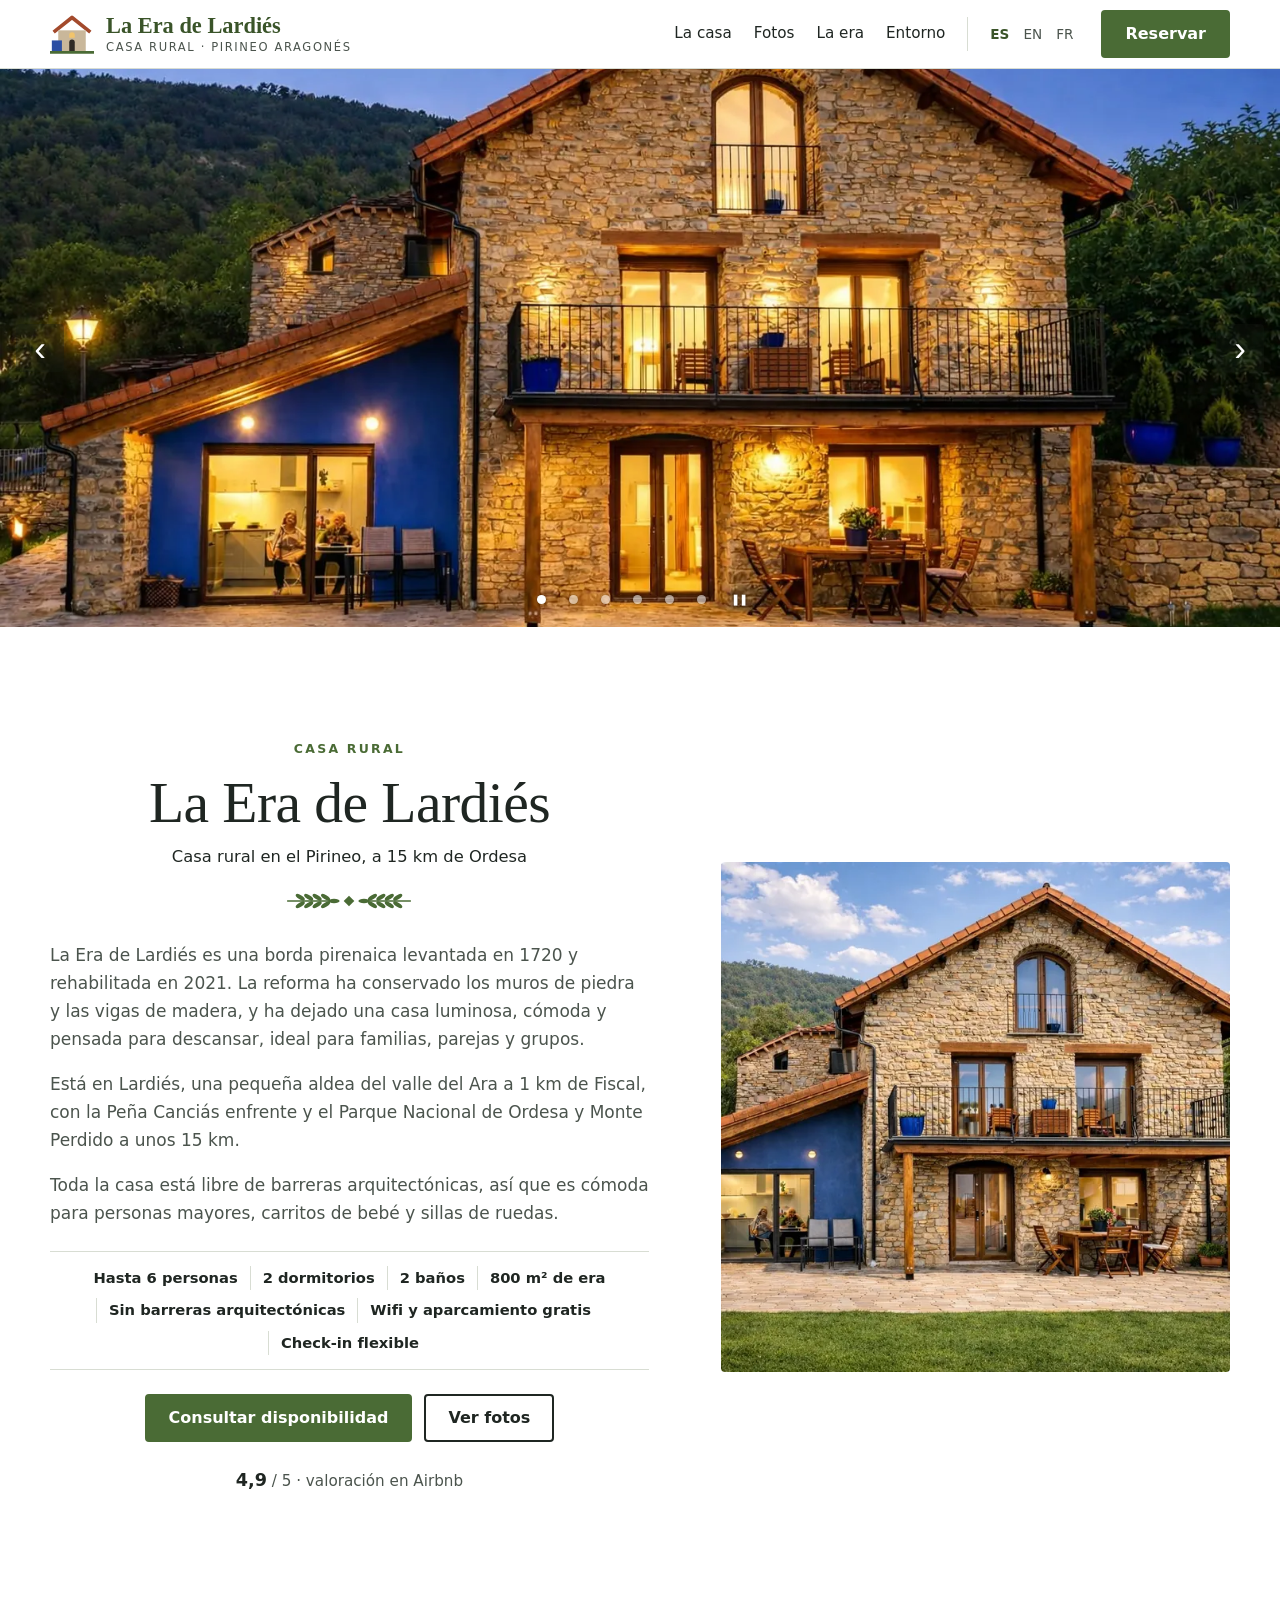
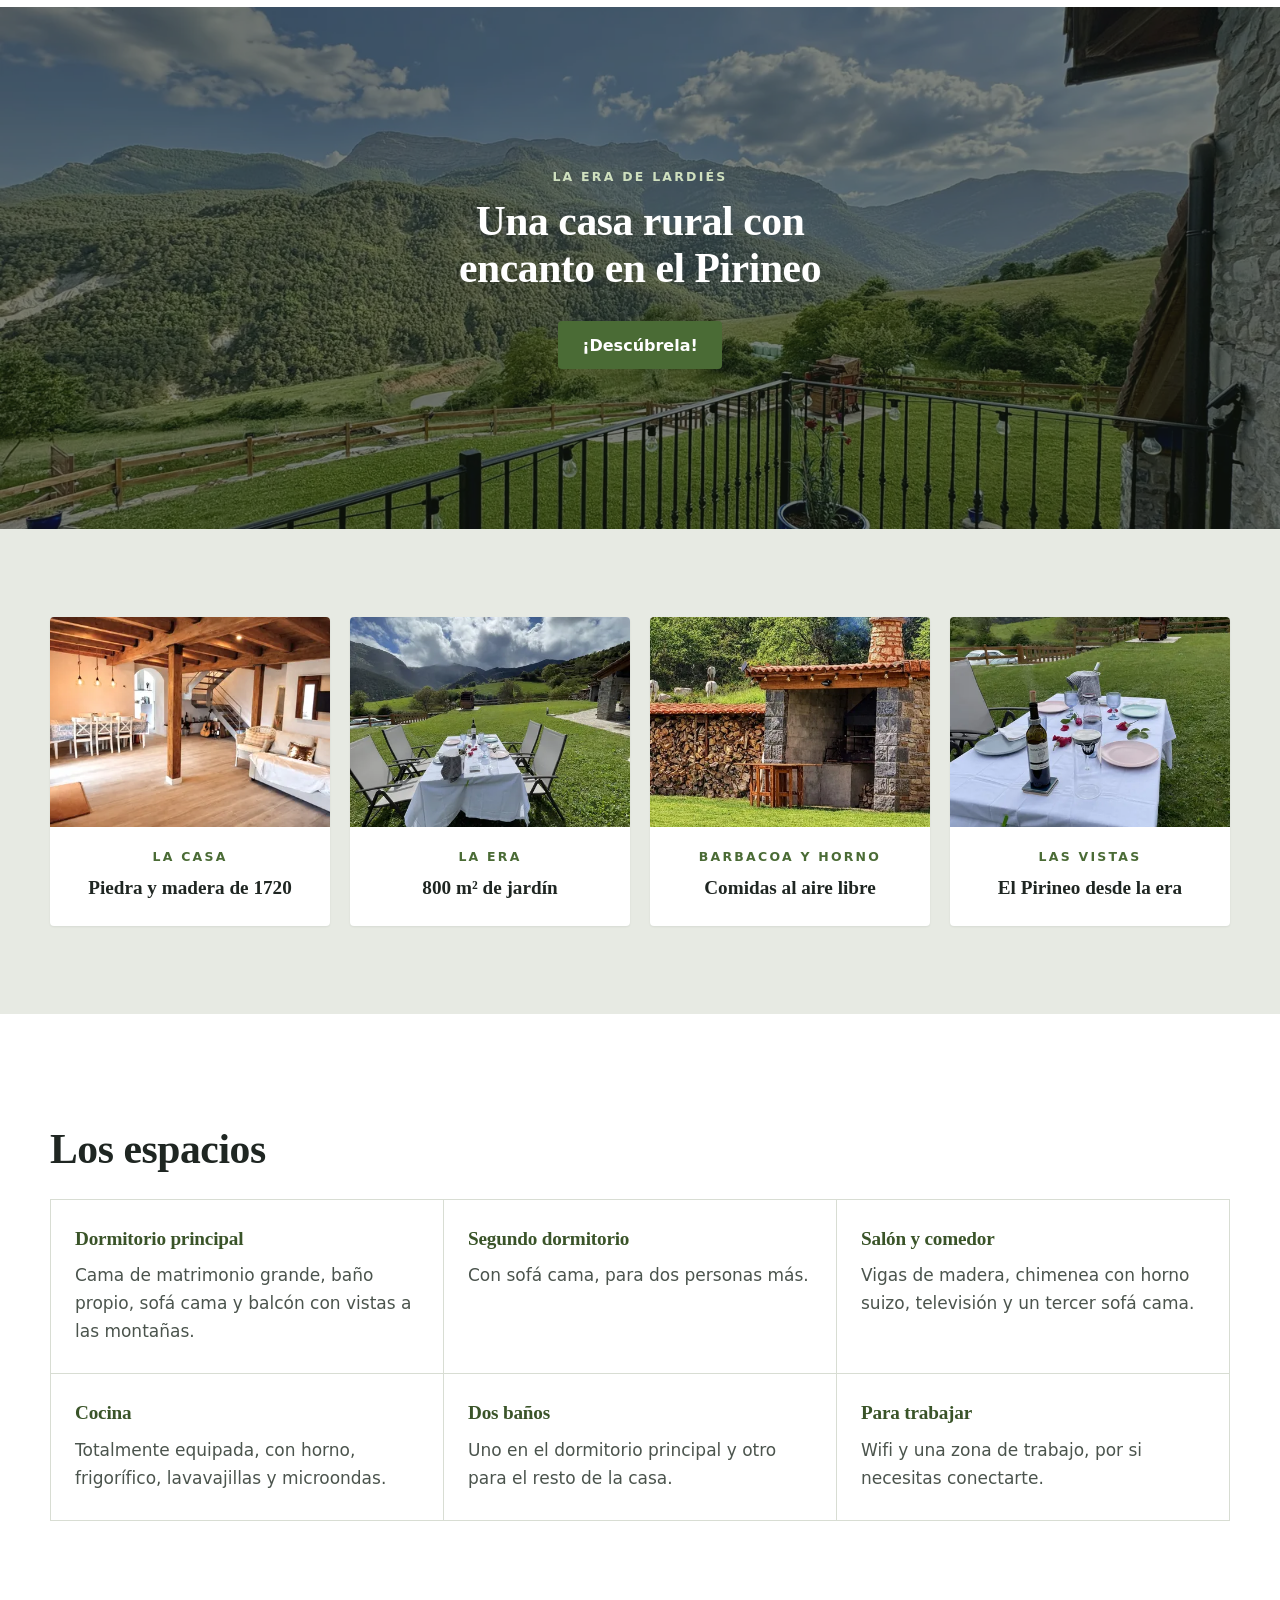
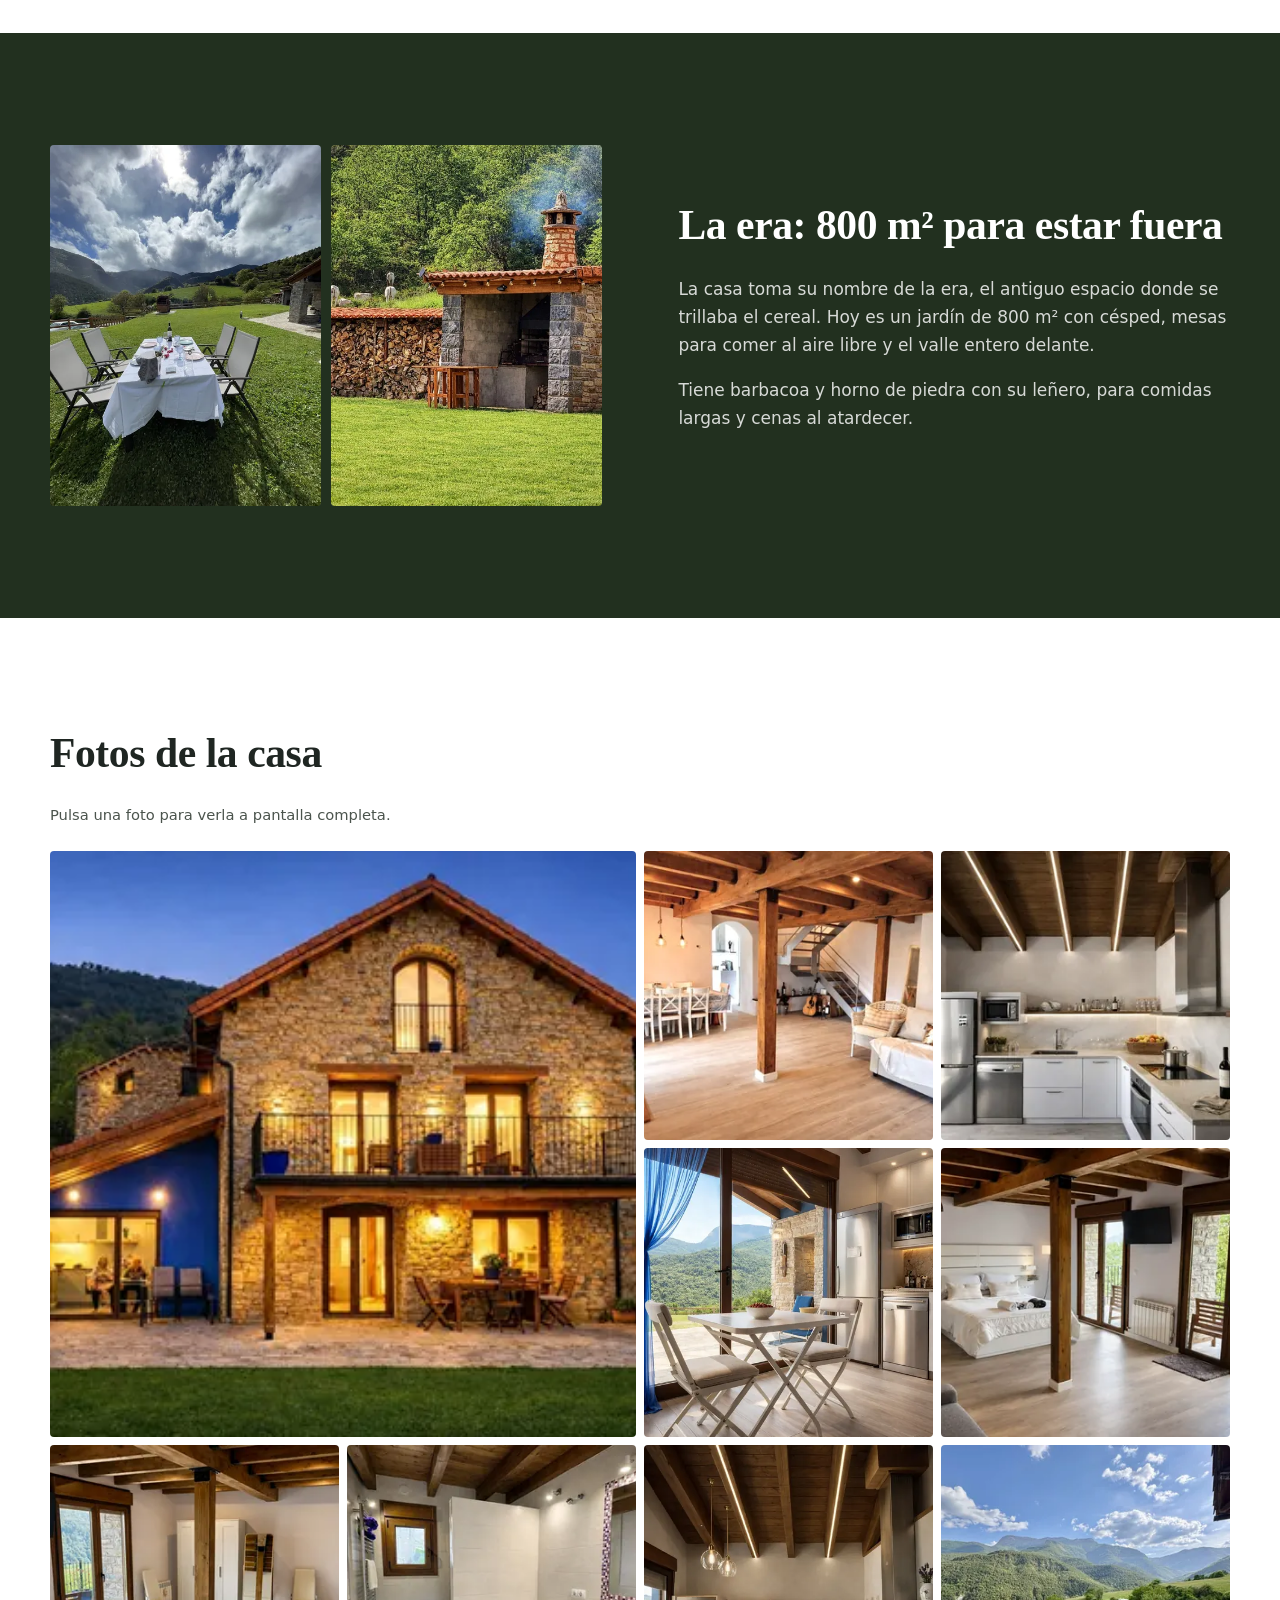
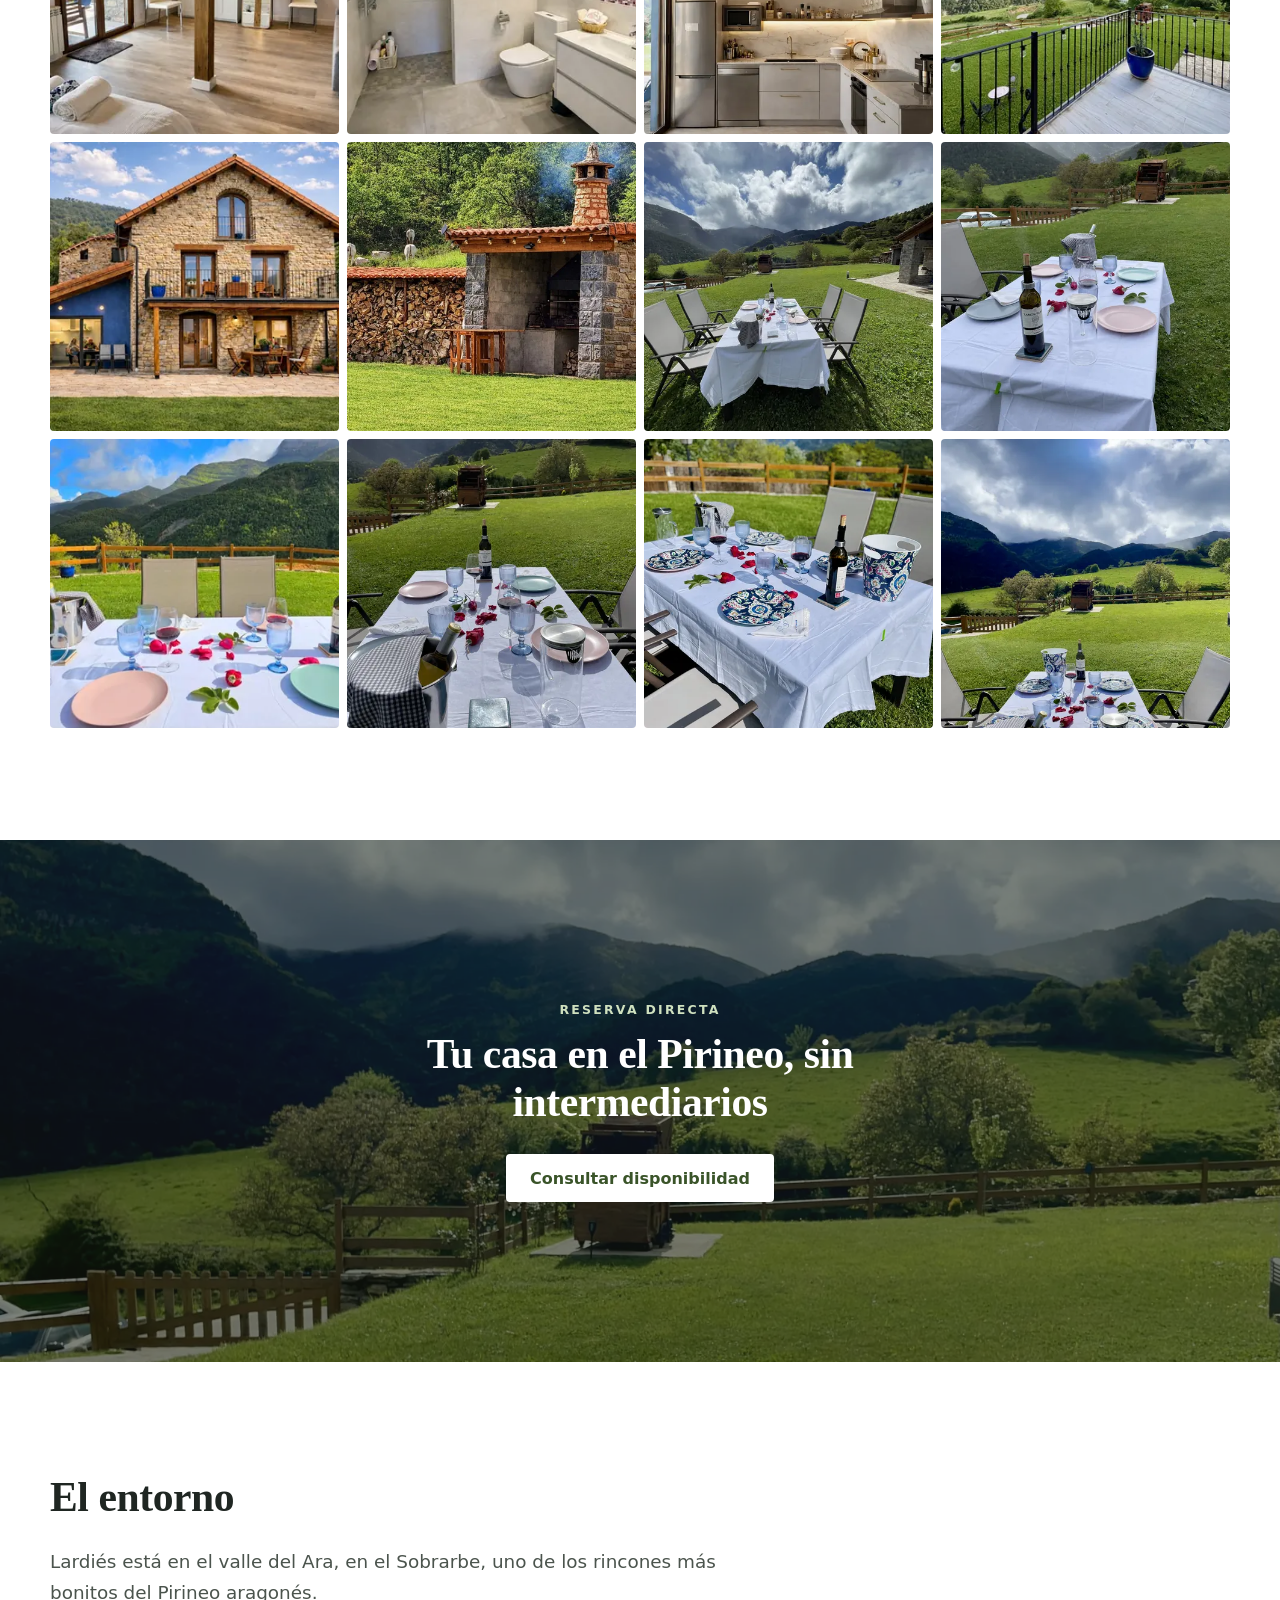
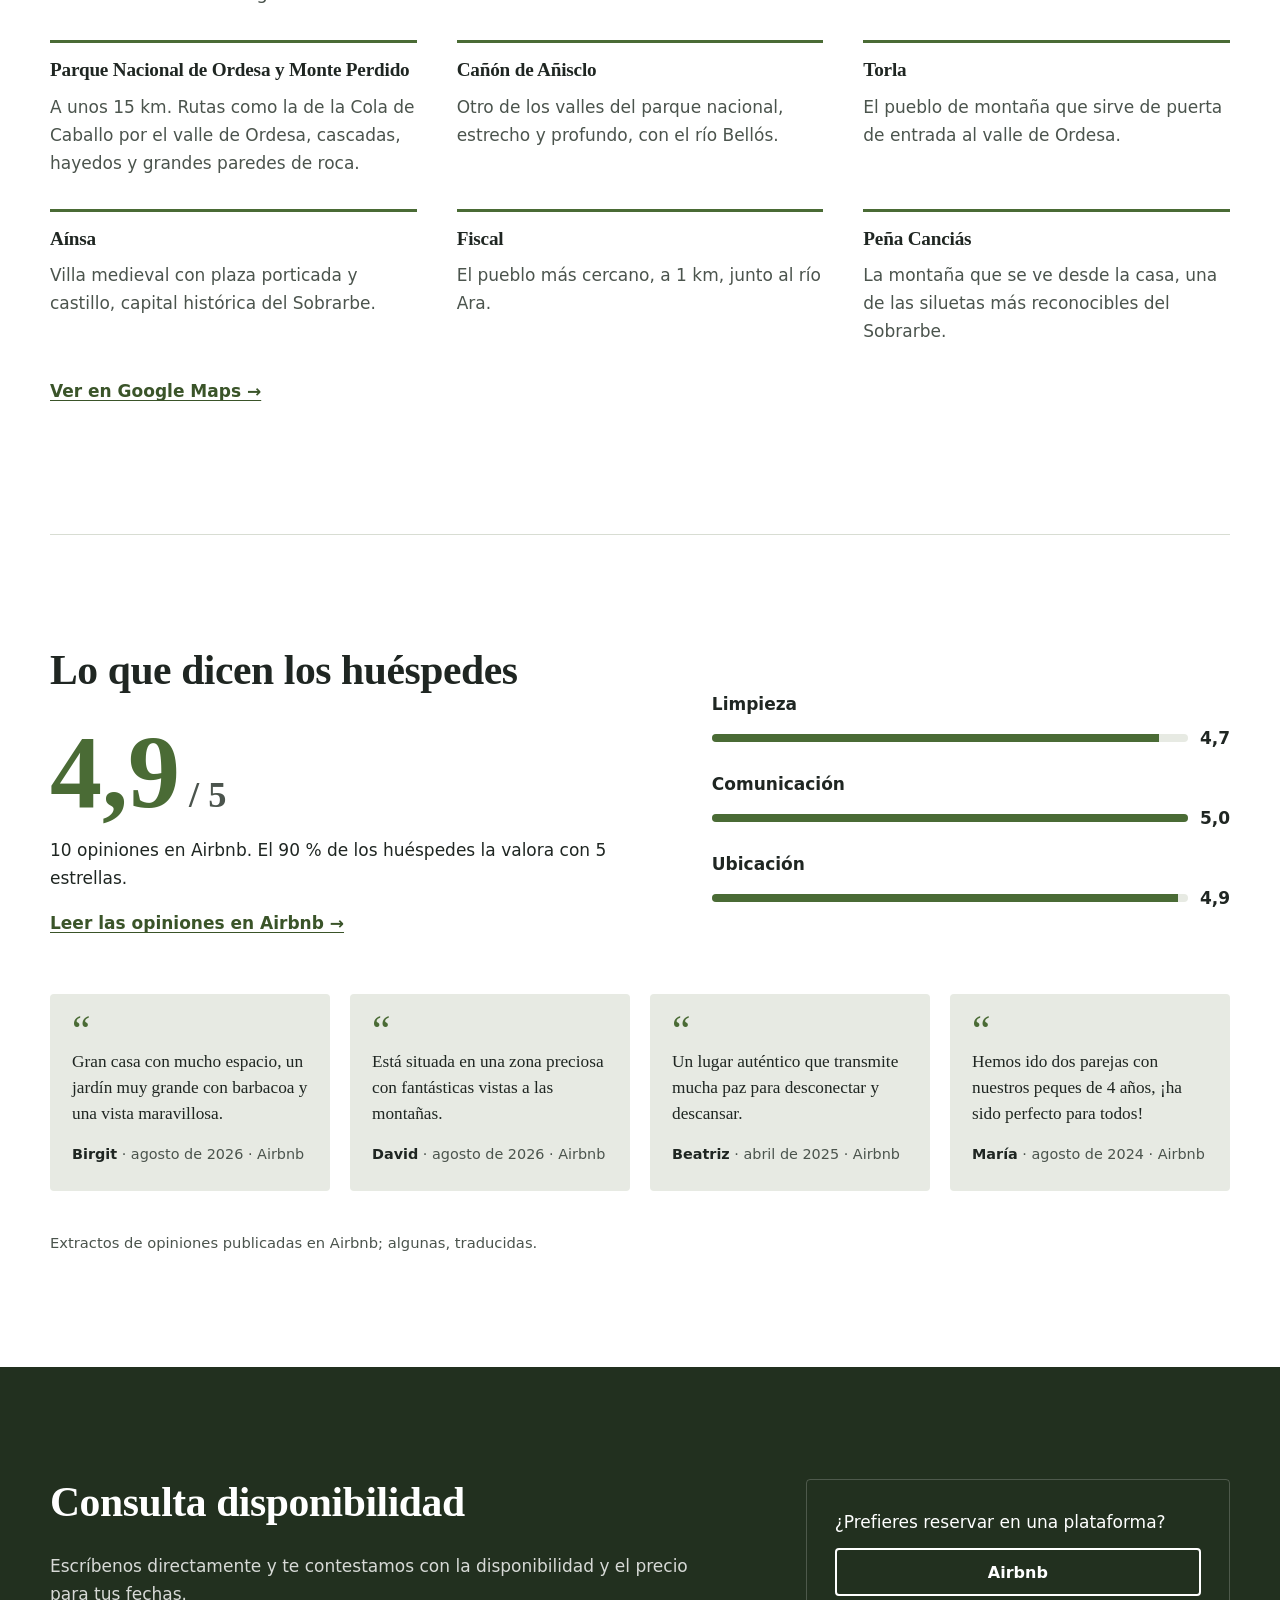
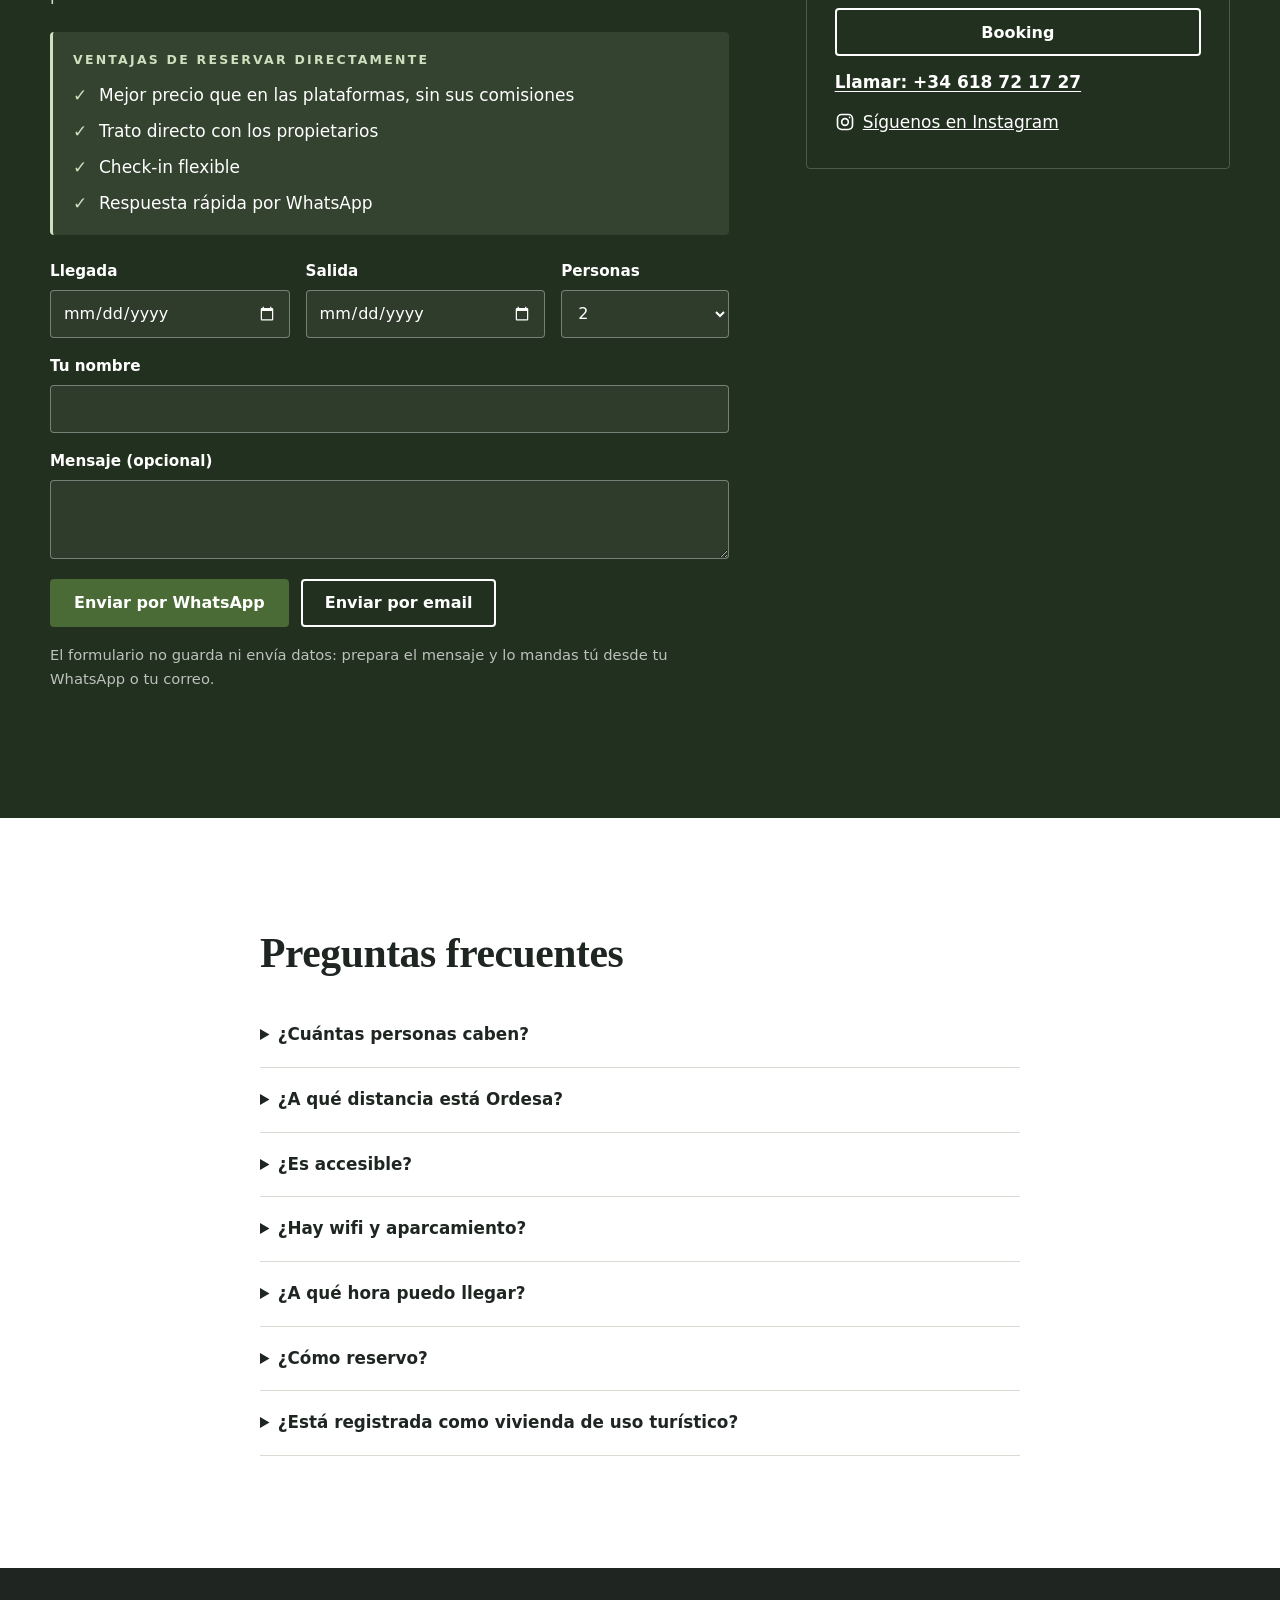
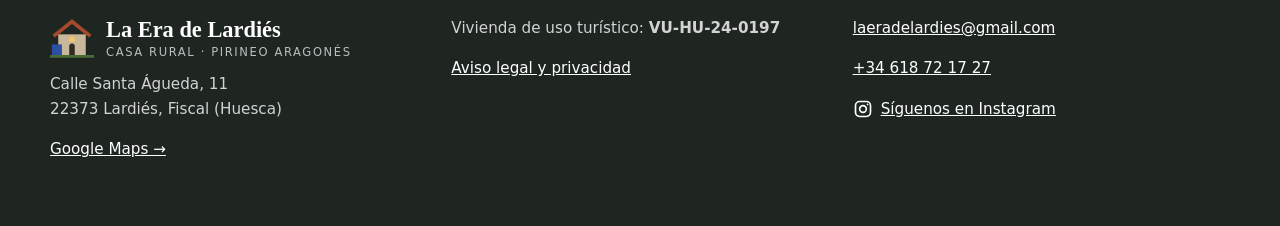
==== commit 3a72be33: "Añade Instagram y aviso de reserva directa Enlace a @laeradelardies en el pie, en el bloque de reser" ====
--- a/index.html
+++ b/index.html
@@ -24,7 +24,7 @@
 <link rel="icon" href="/favicon.svg" type="image/svg+xml">
 <link rel="preload" as="image" type="image/webp" imagesrcset="/img/fachada-anochecer-480.webp 480w, /img/fachada-anochecer-960.webp 960w, /img/fachada-anochecer-1536.webp 1536w" imagesizes="100vw" fetchpriority="high">
 <link rel="stylesheet" href="/styles.css">
-<script type="application/ld+json">{"@context":"https://schema.org","@type":"LodgingBusiness","name":"La Era de Lardiés","description":"Borda pirenaica de 1720 rehabilitada en Lardiés (Huesca), a 15 km del Parque Nacional de Ordesa. Hasta 6 personas, 2 dormitorios, 2 baños y 800 m² de era con barbacoa.","url":"https://laeradelardies.com/","image":["https://laeradelardies.com/img/fachada-anochecer-1536.webp","https://laeradelardies.com/img/salon-comedor-vigas-1536.webp","https://laeradelardies.com/img/era-jardin-montanas-1600.webp","https://laeradelardies.com/img/balcon-vistas-valle-1600.webp"],"address":{"@type":"PostalAddress","streetAddress":"Calle Santa Águeda, 11","addressLocality":"Lardiés","addressRegion":"Huesca, Aragón","addressCountry":"ES","postalCode":"22373"},"geo":{"@type":"GeoCoordinates","latitude":42.4979915,"longitude":-0.1330118},"telephone":"+34618721727","email":"laeradelardies@gmail.com","numberOfRooms":2,"amenityFeature":[{"@type":"LocationFeatureSpecification","name":"Wifi","value":true},{"@type":"LocationFeatureSpecification","name":"Free parking","value":true},{"@type":"LocationFeatureSpecification","name":"Barbecue","value":true},{"@type":"LocationFeatureSpecification","name":"Fireplace","value":true},{"@type":"LocationFeatureSpecification","name":"Garden","value":true},{"@type":"LocationFeatureSpecification","name":"Wheelchair accessible","value":true},{"@type":"LocationFeatureSpecification","name":"Kitchen","value":true}],"sameAs":["https://www.airbnb.com/h/laeradelardies","https://www.booking.com/hotel/es/borda-en-paradisiaco-enclave.html"]}</script>
+<script type="application/ld+json">{"@context":"https://schema.org","@type":"LodgingBusiness","name":"La Era de Lardiés","description":"Borda pirenaica de 1720 rehabilitada en Lardiés (Huesca), a 15 km del Parque Nacional de Ordesa. Hasta 6 personas, 2 dormitorios, 2 baños y 800 m² de era con barbacoa.","url":"https://laeradelardies.com/","image":["https://laeradelardies.com/img/fachada-anochecer-1536.webp","https://laeradelardies.com/img/salon-comedor-vigas-1536.webp","https://laeradelardies.com/img/era-jardin-montanas-1600.webp","https://laeradelardies.com/img/balcon-vistas-valle-1600.webp"],"address":{"@type":"PostalAddress","streetAddress":"Calle Santa Águeda, 11","addressLocality":"Lardiés","addressRegion":"Huesca, Aragón","addressCountry":"ES","postalCode":"22373"},"geo":{"@type":"GeoCoordinates","latitude":42.4979915,"longitude":-0.1330118},"telephone":"+34618721727","email":"laeradelardies@gmail.com","numberOfRooms":2,"amenityFeature":[{"@type":"LocationFeatureSpecification","name":"Wifi","value":true},{"@type":"LocationFeatureSpecification","name":"Free parking","value":true},{"@type":"LocationFeatureSpecification","name":"Barbecue","value":true},{"@type":"LocationFeatureSpecification","name":"Fireplace","value":true},{"@type":"LocationFeatureSpecification","name":"Garden","value":true},{"@type":"LocationFeatureSpecification","name":"Wheelchair accessible","value":true},{"@type":"LocationFeatureSpecification","name":"Kitchen","value":true}],"sameAs":["https://www.airbnb.com/h/laeradelardies","https://www.booking.com/hotel/es/borda-en-paradisiaco-enclave.html","https://www.instagram.com/laeradelardies/"]}</script>
 </head>
 <body>
 <a class="saltar" href="#contenido">Saltar al contenido</a>
@@ -202,12 +202,32 @@
     <div class="texto">
       <h2>Consulta disponibilidad</h2>
       <p>Escríbenos directamente y te contestamos con la disponibilidad y el precio para tus fechas.</p>
+      <div class="ventajas">
+        <p class="antetitulo">Ventajas de reservar directamente</p>
+        <ul><li>Mejor precio que en las plataformas, sin sus comisiones</li><li>Trato directo con los propietarios</li><li>Check-in flexible</li><li>Respuesta rápida por WhatsApp</li></ul>
+      </div>
+      <div class="calendario" hidden data-url="https://raw.githubusercontent.com/enderodri/laeradelardies-web/disponibilidad/disponibilidad.json" data-actualizado="Actualizado" data-libre="Libre" data-ocupado="Ocupado">
+        <div class="calendario-cabecera">
+          <h3>Disponibilidad</h3>
+          <div class="calendario-flechas">
+            <button type="button" class="calendario-anterior" aria-label="Meses anteriores">‹</button>
+            <button type="button" class="calendario-siguiente" aria-label="Meses siguientes">›</button>
+          </div>
+        </div>
+        <div class="calendario-meses" aria-live="polite"></div>
+        <ul class="calendario-leyenda">
+          <li><span class="muestra libre"></span>Libre</li>
+          <li><span class="muestra ocupado"></span>Ocupado</li>
+          <li><span class="muestra elegido"></span>Tu estancia</li>
+        </ul>
+        <p class="ayuda">Pulsa el día de llegada y después el de salida para rellenar el formulario. Sincronizado con Airbnb y Booking. <span class="calendario-fecha"></span></p>
+      </div>
       <form class="formulario" novalidate
         data-whatsapp="34618721727" data-email="laeradelardies@gmail.com"
         data-plantilla="Hola, soy {nombre}. Quería consultar disponibilidad en La Era de Lardiés del {llegada} al {salida} para {personas}.
 
 {mensaje}" data-asunto="Consulta de disponibilidad"
-        data-error-fechas="La fecha de salida debe ser posterior a la de llegada." data-pendiente="pendiente">
+        data-error-fechas="La fecha de salida debe ser posterior a la de llegada." data-error-ocupado="Alguna noche de esas fechas ya está reservada. Elige otras fechas o consúltanos." data-pendiente="pendiente">
         <div class="campos-fila">
           <label>Llegada<input type="date" name="llegada" required></label>
           <label>Salida<input type="date" name="salida" required></label>
@@ -228,9 +248,18 @@
       <a class="boton boton-borde" href="https://www.airbnb.com/h/laeradelardies" target="_blank" rel="noopener">Airbnb</a>
       <a class="boton boton-borde" href="https://www.booking.com/hotel/es/borda-en-paradisiaco-enclave.html" target="_blank" rel="noopener">Booking</a>
       <p><a class="enlace" href="tel:+34618721727">Llamar: +34 618 72 17 27</a></p>
+      <p><a class="instagram" href="https://www.instagram.com/laeradelardies/" target="_blank" rel="noopener"><svg class="icono" viewBox="0 0 24 24" aria-hidden="true" fill="none" stroke="currentColor" stroke-width="2"><rect x="3" y="3" width="18" height="18" rx="5"/><circle cx="12" cy="12" r="4"/><circle cx="17.5" cy="6.5" r="1" fill="currentColor" stroke="none"/></svg><span>Síguenos en Instagram</span></a></p>
     </aside>
   </div>
 </section>
+
+<aside class="aviso-directo" hidden aria-label="Reserva directa">
+  <button type="button" class="aviso-cerrar" aria-label="Cerrar aviso">×</button>
+  <p class="antetitulo">Reserva directa</p>
+  <p class="aviso-titulo">Más barato reservando con nosotros</p>
+  <p class="aviso-texto">Sin las comisiones de Airbnb ni Booking: escríbenos y te damos el precio directo.</p>
+  <a class="boton" href="#reservar">Consultar fechas</a>
+</aside>
 
 <section id="preguntas" class="seccion contenedor estrecho" aria-labelledby="titulo-faq">
   <h2 id="titulo-faq">Preguntas frecuentes</h2>
@@ -257,6 +286,7 @@
     <div>
       <p><a href="mailto:laeradelardies@gmail.com">laeradelardies@gmail.com</a></p>
       <p><a href="tel:+34618721727">+34 618 72 17 27</a></p>
+      <p><a class="instagram" href="https://www.instagram.com/laeradelardies/" target="_blank" rel="noopener"><svg class="icono" viewBox="0 0 24 24" aria-hidden="true" fill="none" stroke="currentColor" stroke-width="2"><rect x="3" y="3" width="18" height="18" rx="5"/><circle cx="12" cy="12" r="4"/><circle cx="17.5" cy="6.5" r="1" fill="currentColor" stroke="none"/></svg><span>Síguenos en Instagram</span></a></p>
     </div>
   </div>
 </footer>
--- a/styles.css
+++ b/styles.css
@@ -280,3 +280,63 @@
 .resena figcaption { font-size: 0.9rem; color: var(--tinta-suave); }
 .resena figcaption strong { color: var(--tinta); }
 .resenas-nota { grid-column: 1 / -1; margin: 0; }
+
+/* Calendario de disponibilidad (sobre la banda oscura de reservas) */
+.calendario { margin-top: 28px; padding: 22px; border: 1px solid rgba(255, 255, 255, 0.2); border-radius: var(--radio); }
+.calendario[hidden] { display: none; }
+.calendario-cabecera { display: flex; align-items: center; justify-content: space-between; gap: 12px; margin-bottom: 12px; }
+.calendario-cabecera h3 { margin: 0; color: #fff; }
+.calendario-flechas { display: flex; gap: 8px; }
+.calendario-flechas button { width: 44px; height: 44px; border: 1px solid rgba(255, 255, 255, 0.35); border-radius: var(--radio); background: transparent; color: #fff; font-size: 1.6rem; line-height: 1; cursor: pointer; }
+.calendario-flechas button:hover:not(:disabled) { background: rgba(255, 255, 255, 0.12); }
+.calendario-flechas button:disabled { opacity: 0.35; cursor: default; }
+.calendario-meses { display: grid; gap: 24px; }
+@media (min-width: 600px) { .calendario-meses { grid-template-columns: 1fr 1fr; } }
+.mes-nombre { margin: 0 0 8px; font-weight: 700; text-align: center; }
+.mes-nombre::first-letter { text-transform: uppercase; }
+.mes-rejilla { display: grid; grid-template-columns: repeat(7, 1fr); gap: 3px; }
+.semana { text-align: center; font-size: 0.75rem; color: rgba(255, 255, 255, 0.6); padding-bottom: 4px; text-transform: uppercase; }
+.dia { display: grid; place-items: center; min-height: 36px; border: 0; border-radius: 3px; font: 600 0.9rem var(--sans); }
+button.dia { cursor: pointer; }
+.dia.pasado { color: rgba(255, 255, 255, 0.28); }
+.dia.libre { background: rgba(207, 224, 191, 0.16); color: #fff; }
+.dia.libre:hover { background: rgba(207, 224, 191, 0.32); }
+.dia.ocupado { background: rgba(163, 74, 44, 0.45); color: rgba(255, 255, 255, 0.6); text-decoration: line-through; }
+.dia.elegido { background: #cfe0bf; color: var(--bosque); text-decoration: none; }
+.calendario-leyenda { list-style: none; display: flex; flex-wrap: wrap; gap: 8px 18px; padding: 0; margin: 16px 0 8px; font-size: 0.88rem; }
+.calendario-leyenda li { display: flex; align-items: center; gap: 6px; }
+.muestra { width: 14px; height: 14px; border-radius: 3px; display: inline-block; }
+.muestra.libre { background: rgba(207, 224, 191, 0.35); }
+.muestra.ocupado { background: rgba(163, 74, 44, 0.75); }
+.muestra.elegido { background: #cfe0bf; }
+.calendario .ayuda { margin: 0; }
+
+/* Ventajas de reservar directamente (banda de reservas) */
+.ventajas { margin: 24px 0 0; padding: 18px 20px; background: rgba(207, 224, 191, 0.1); border-left: 3px solid #cfe0bf; border-radius: var(--radio); }
+.ventajas ul { list-style: none; margin: 0; padding: 0; display: grid; gap: 8px; }
+.ventajas li { position: relative; padding-left: 26px; color: #fff; }
+.ventajas li::before { content: "✓"; position: absolute; left: 0; color: #cfe0bf; font-weight: 700; }
+
+/* Enlace de Instagram */
+.instagram { display: inline-flex; align-items: center; gap: 8px; }
+.icono { width: 20px; height: 20px; flex: none; }
+.plataformas .instagram { color: #fff; }
+
+/* Aviso discreto de reserva directa: tarjeta en una esquina, sin tapar la página */
+.aviso-directo {
+  position: fixed; z-index: 15; right: 16px; bottom: 16px; width: min(340px, calc(100% - 32px));
+  padding: 20px 20px 18px; background: #fff; color: var(--tinta); border-top: 4px solid var(--verde);
+  border-radius: 6px; box-shadow: 0 12px 32px rgba(20, 28, 18, 0.25); animation: aparece 0.3s ease-out;
+}
+.aviso-directo[hidden] { display: none; }
+.aviso-directo .antetitulo { margin-bottom: 4px; }
+.aviso-titulo { margin: 0 32px 6px 0; font: 600 1.2rem/1.25 var(--serif); }
+.aviso-texto { margin: 0 0 14px; font-size: 0.92rem; color: var(--tinta-suave); }
+.aviso-directo .boton { width: 100%; min-height: 44px; }
+.aviso-cerrar { position: absolute; top: 6px; right: 6px; width: 40px; height: 40px; border: 0; background: transparent; color: var(--tinta-suave); font-size: 1.6rem; line-height: 1; cursor: pointer; }
+@keyframes aparece { from { opacity: 0; transform: translateY(12px); } }
+@media (prefers-reduced-motion: reduce) { .aviso-directo { animation: none; } }
+@media (max-width: 599px) {
+  .aviso-directo { left: 12px; right: 12px; bottom: 12px; width: auto; padding: 14px 16px 14px; }
+  .aviso-texto { display: none; }
+}
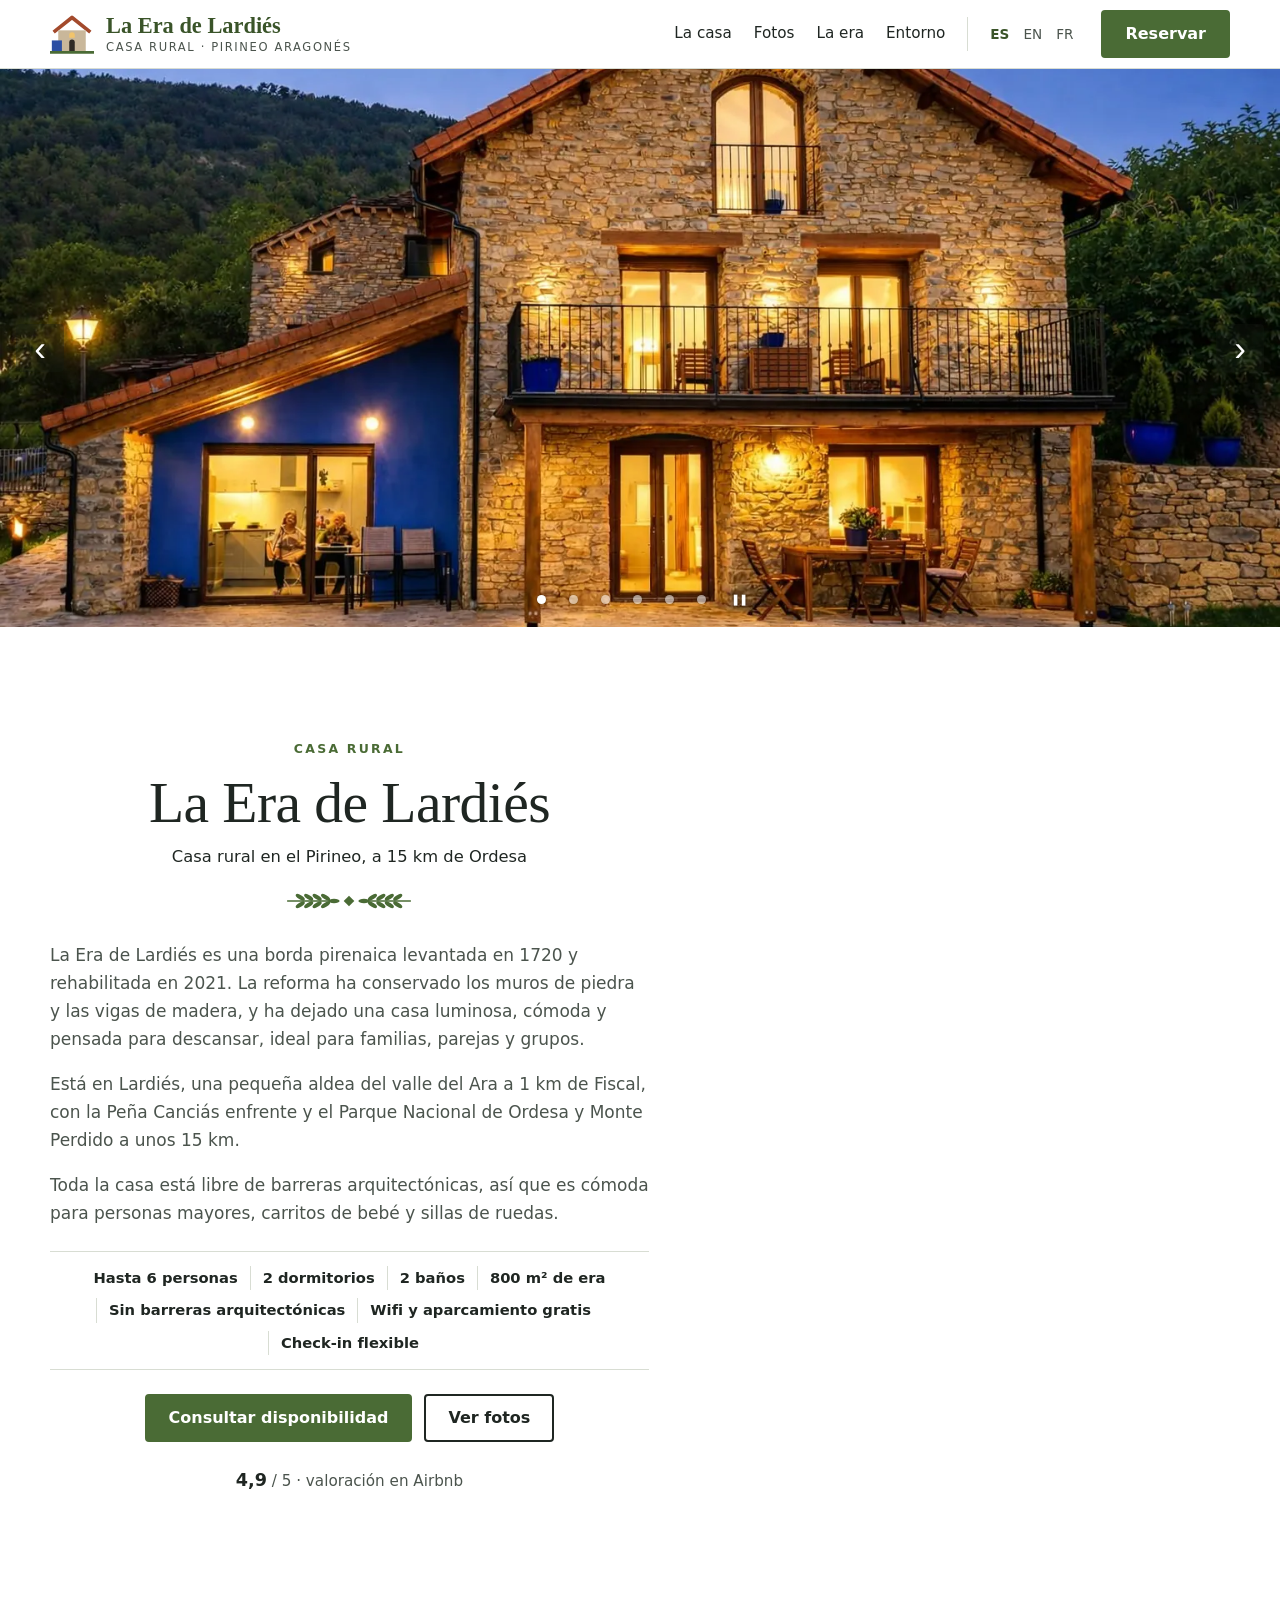
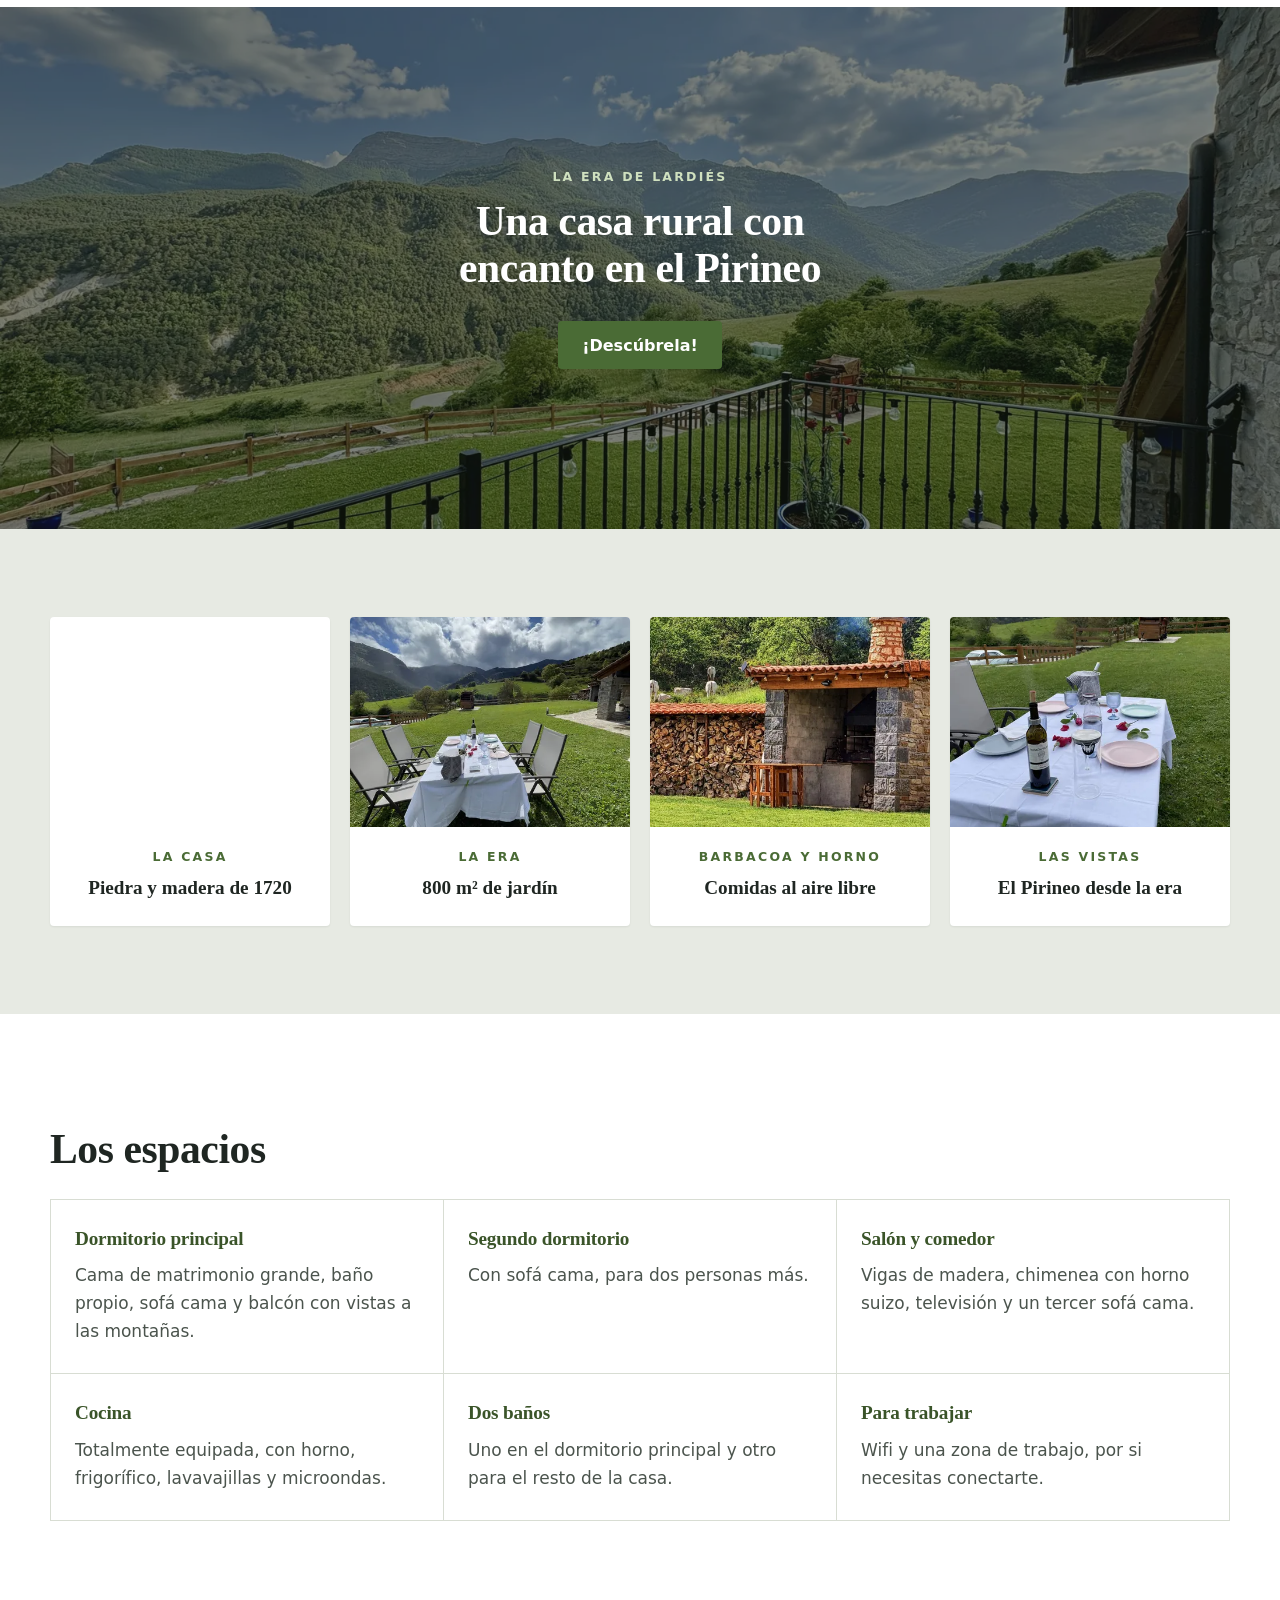
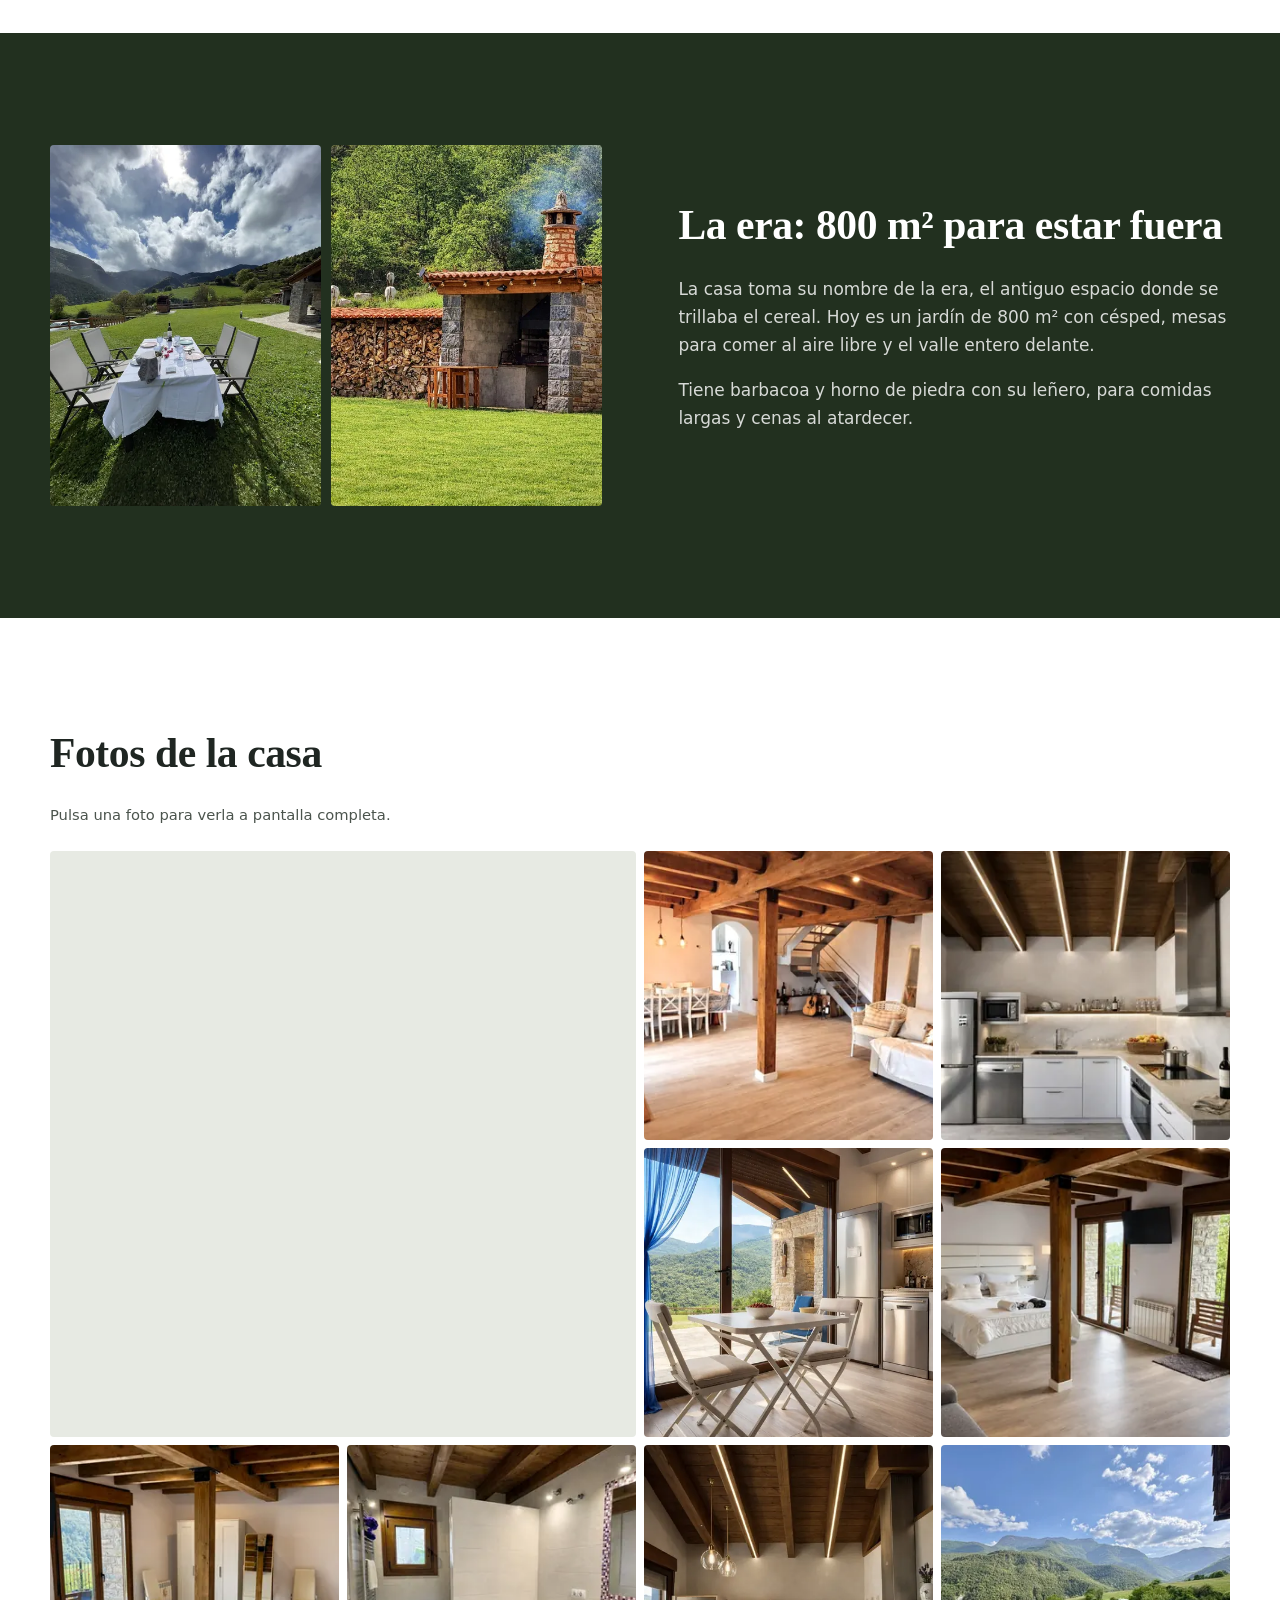
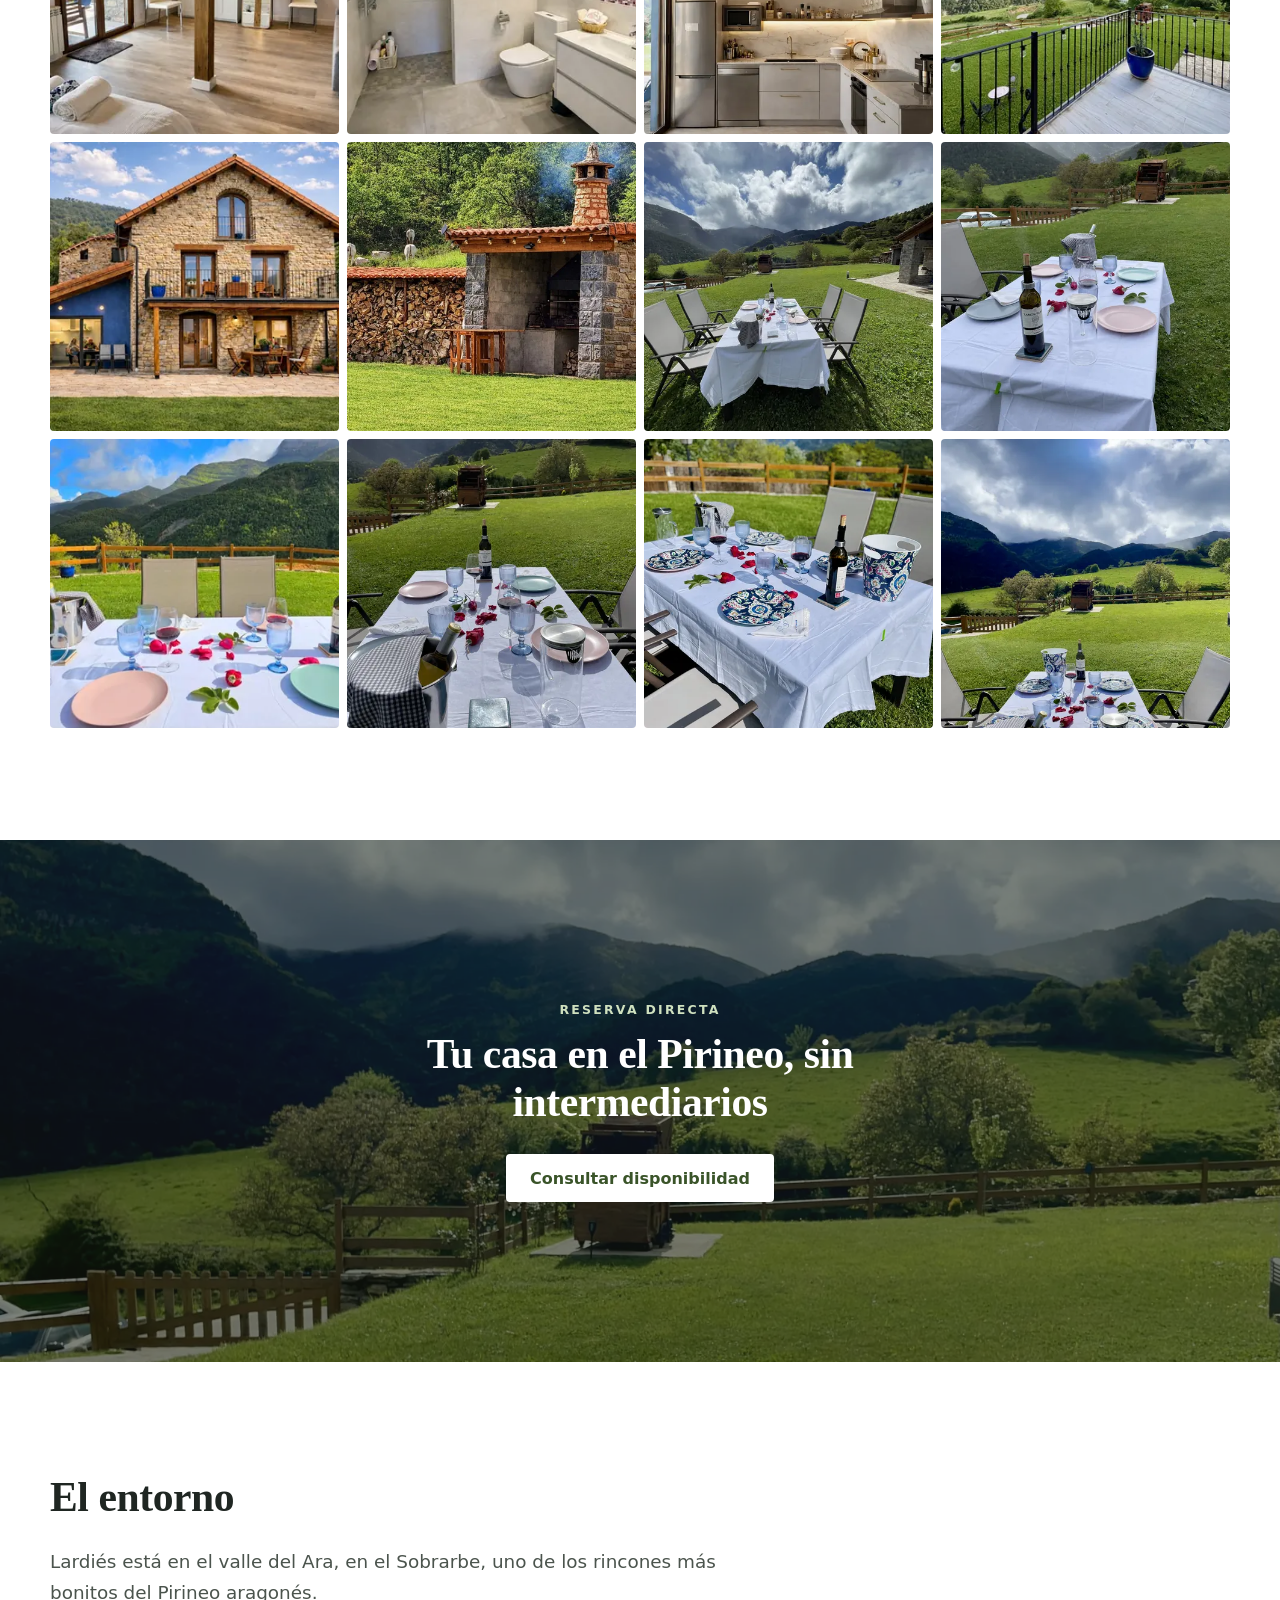
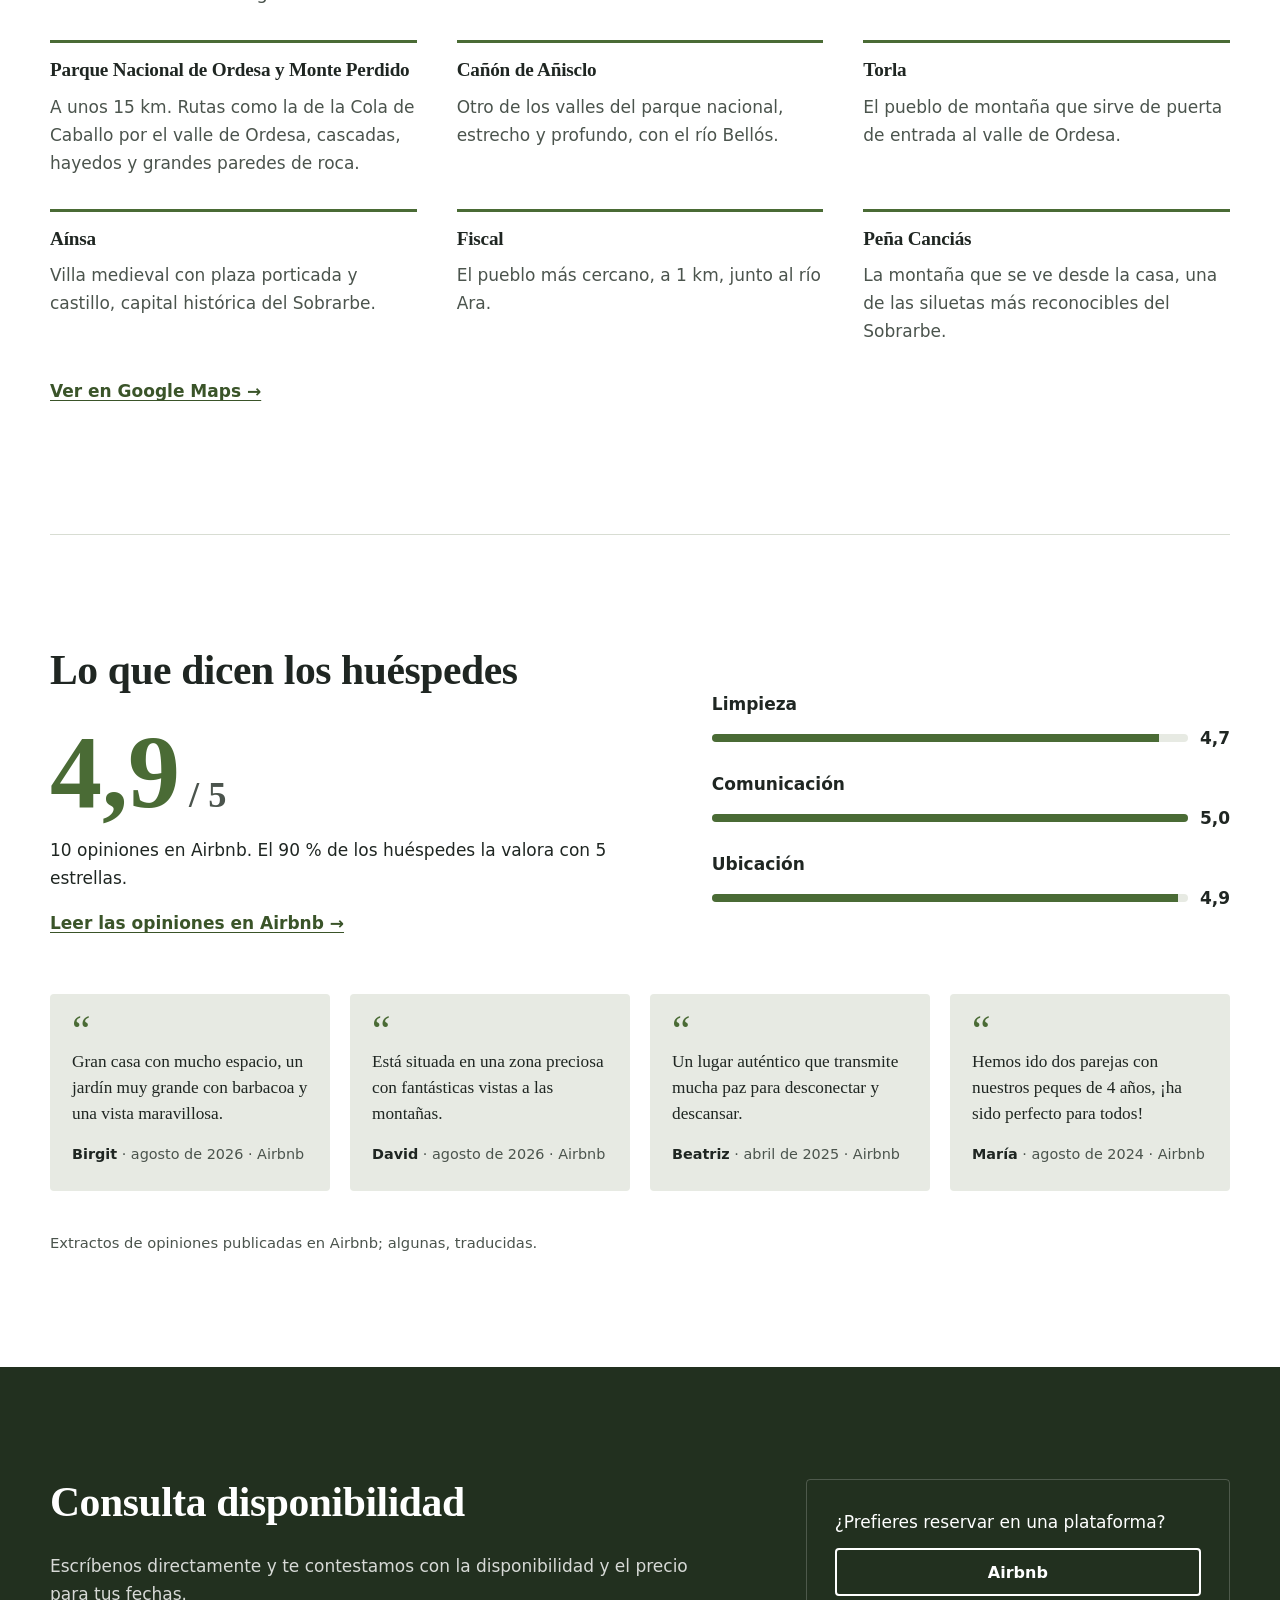
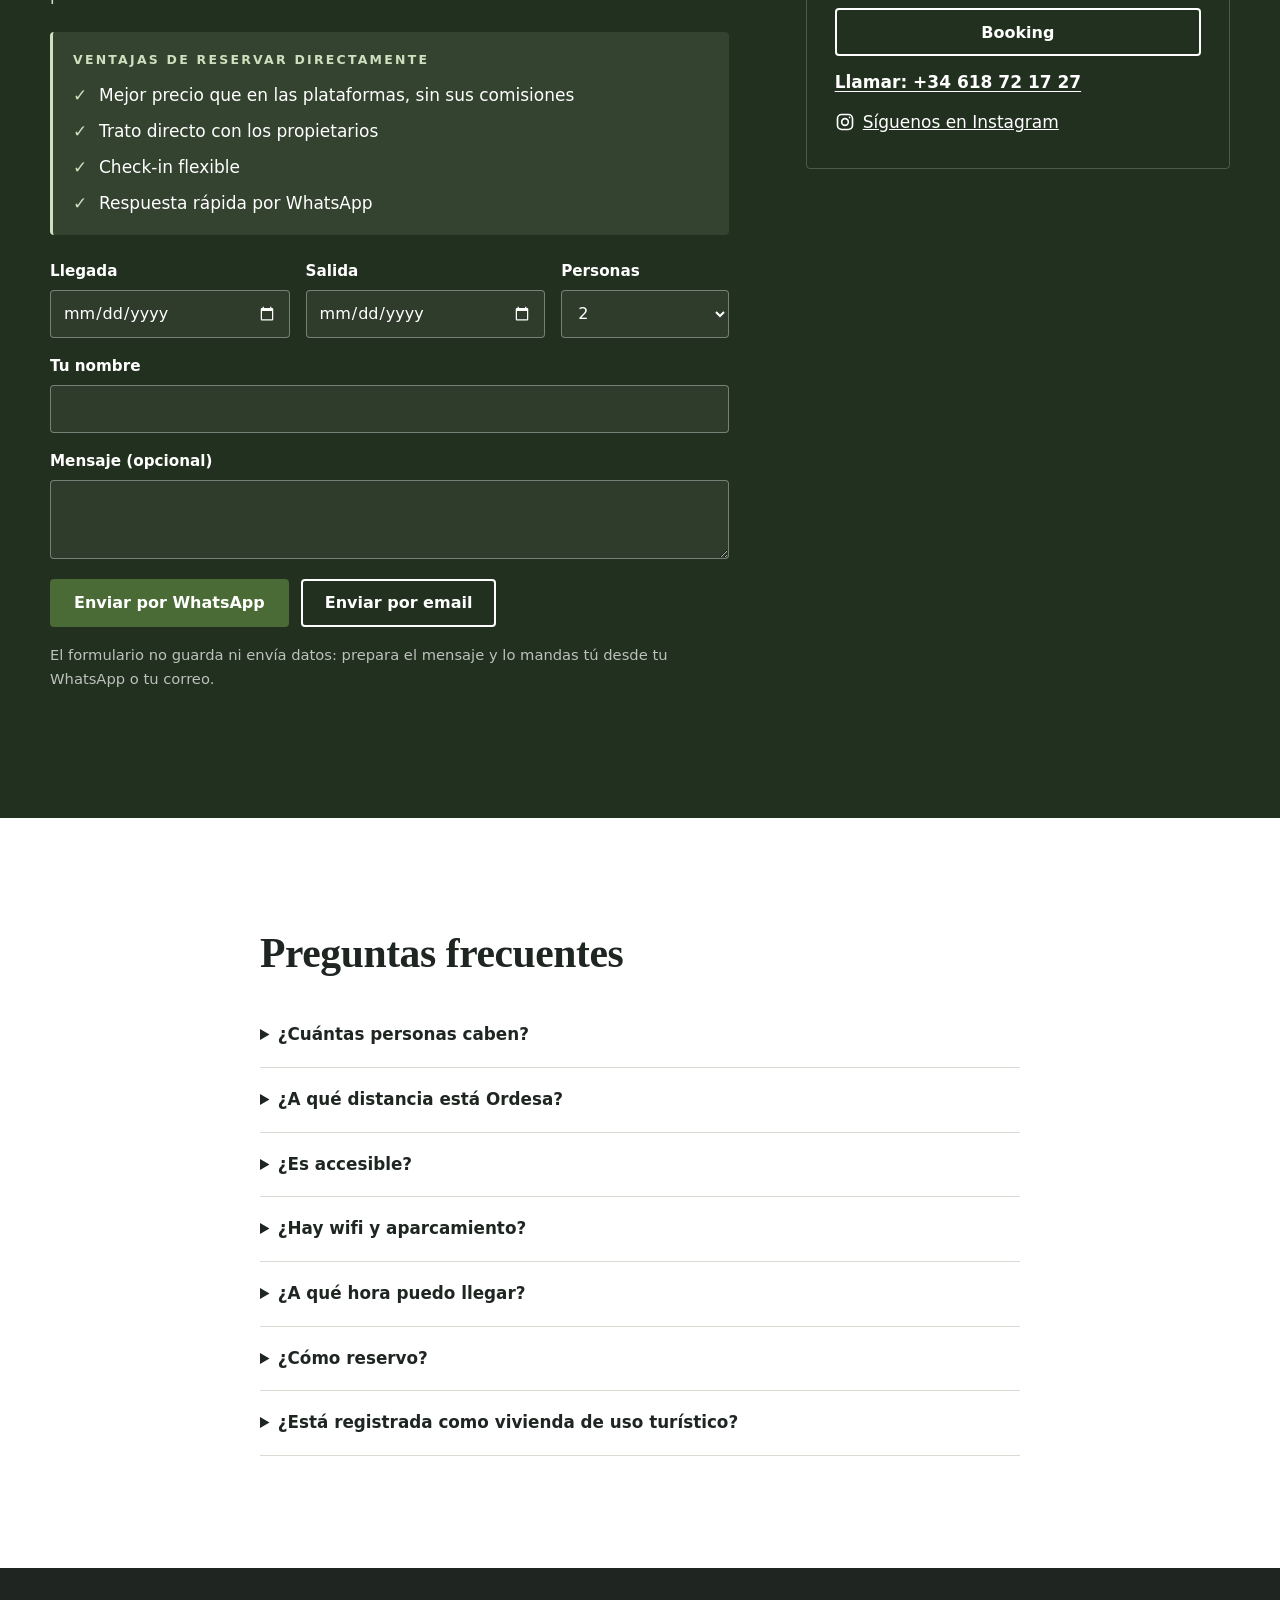
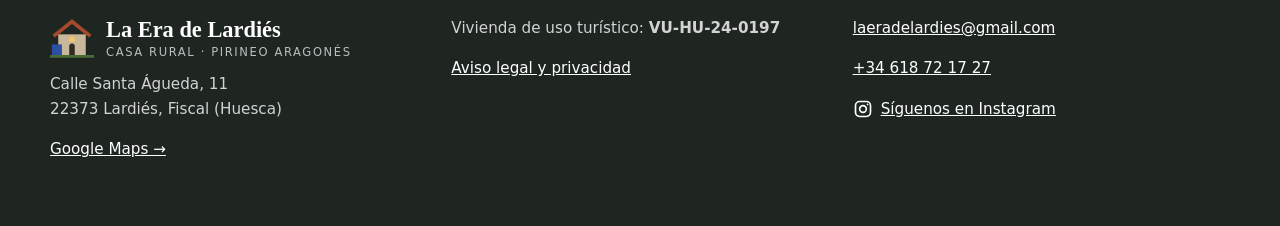
==== commit ef230dad: "Aviso de reserva directa como icono en el móvil En el móvil aparece plegado: un icono redondo con la" ====
--- a/index.html
+++ b/index.html
@@ -255,6 +255,10 @@
 
 <aside class="aviso-directo" hidden aria-label="Reserva directa">
   <button type="button" class="aviso-cerrar" aria-label="Cerrar aviso">×</button>
+  <button type="button" class="aviso-icono" aria-expanded="false" aria-label="Más barato reservando con nosotros">
+    <span class="aviso-burbuja">Más barato aquí</span>
+    <span class="aviso-circulo"><svg viewBox="0 0 24 24" aria-hidden="true" fill="none" stroke="currentColor" stroke-width="2" stroke-linejoin="round"><path d="M3 12V4a1 1 0 0 1 1-1h8l9 9-9 9z"/><circle cx="8" cy="8" r="1.6" fill="currentColor" stroke="none"/></svg></span>
+  </button>
   <p class="antetitulo">Reserva directa</p>
   <p class="aviso-titulo">Más barato reservando con nosotros</p>
   <p class="aviso-texto">Sin las comisiones de Airbnb ni Booking: escríbenos y te damos el precio directo.</p>
--- a/styles.css
+++ b/styles.css
@@ -333,10 +333,24 @@
 .aviso-titulo { margin: 0 32px 6px 0; font: 600 1.2rem/1.25 var(--serif); }
 .aviso-texto { margin: 0 0 14px; font-size: 0.92rem; color: var(--tinta-suave); }
 .aviso-directo .boton { width: 100%; min-height: 44px; }
+.aviso-icono { display: none; align-items: center; gap: 8px; padding: 0; border: 0; background: transparent; cursor: pointer; }
+.aviso-burbuja { padding: 8px 12px; background: #fff; color: var(--verde-oscuro); border-radius: 6px; font: 700 0.9rem var(--sans); box-shadow: 0 4px 14px rgba(20, 28, 18, 0.25); }
+.aviso-circulo { display: grid; place-items: center; width: 56px; height: 56px; border-radius: 50%; background: var(--verde); color: #fff; box-shadow: 0 6px 18px rgba(20, 28, 18, 0.35); }
+.aviso-circulo svg { width: 26px; height: 26px; }
 .aviso-cerrar { position: absolute; top: 6px; right: 6px; width: 40px; height: 40px; border: 0; background: transparent; color: var(--tinta-suave); font-size: 1.6rem; line-height: 1; cursor: pointer; }
 @keyframes aparece { from { opacity: 0; transform: translateY(12px); } }
 @media (prefers-reduced-motion: reduce) { .aviso-directo { animation: none; } }
 @media (max-width: 599px) {
-  .aviso-directo { left: 12px; right: 12px; bottom: 12px; width: auto; padding: 14px 16px 14px; }
+  /* En el móvil empieza plegada: solo un icono redondo con una burbuja; al tocarlo se abre */
+  .aviso-directo.plegado { width: auto; padding: 0; background: transparent; border: 0; box-shadow: none; }
+  .aviso-directo.plegado > :not(.aviso-icono):not(.aviso-cerrar) { display: none; }
+  .aviso-directo.plegado .aviso-icono { display: flex; }
+  .aviso-directo.plegado .aviso-cerrar {
+    top: -10px; right: auto; left: -10px; width: 30px; height: 30px; z-index: 1;
+    background: #fff; border-radius: 50%; box-shadow: 0 2px 6px rgba(20, 28, 18, 0.3); font-size: 1.1rem;
+  }
+  /* En el móvil, abierta también en la esquina: más estrecha y sin el texto largo */
+  .aviso-directo { right: 12px; bottom: 12px; width: min(250px, calc(100% - 24px)); padding: 12px 14px 14px; }
+  .aviso-titulo { font-size: 1.02rem; }
   .aviso-texto { display: none; }
 }
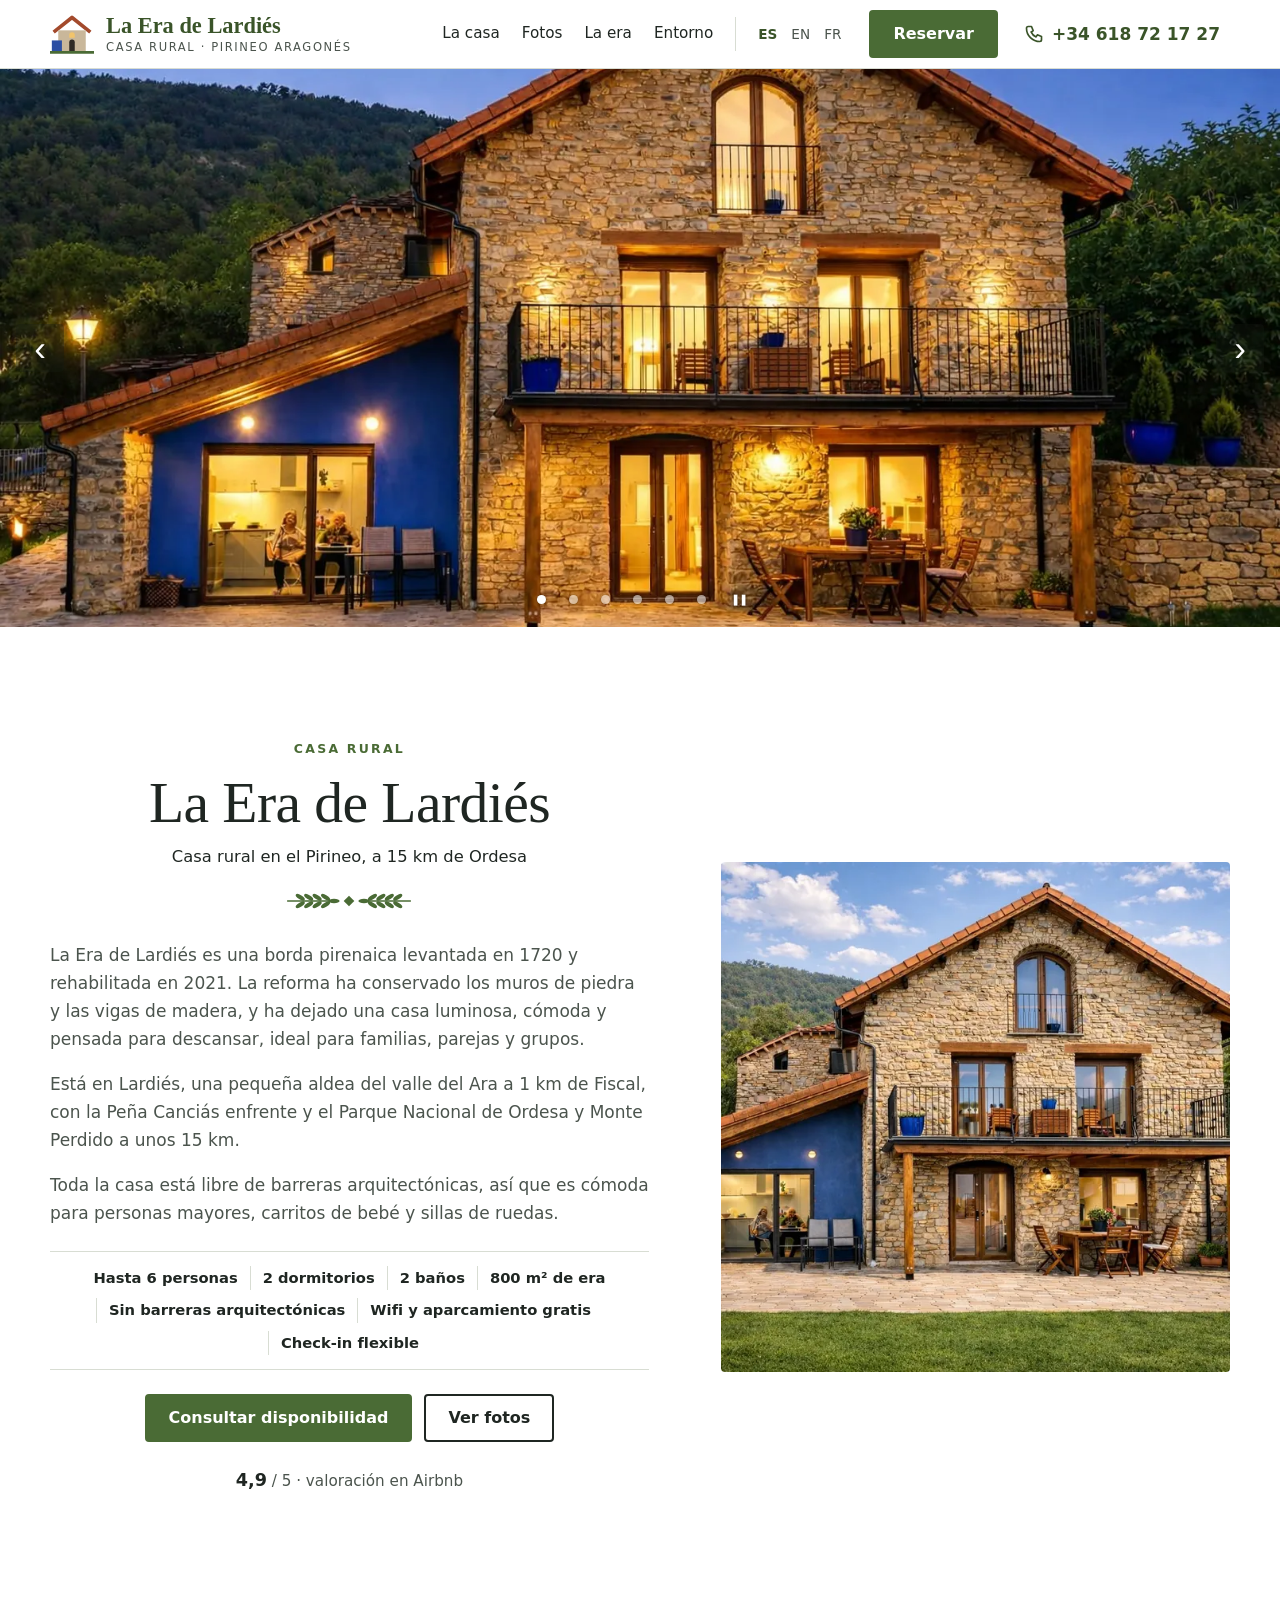
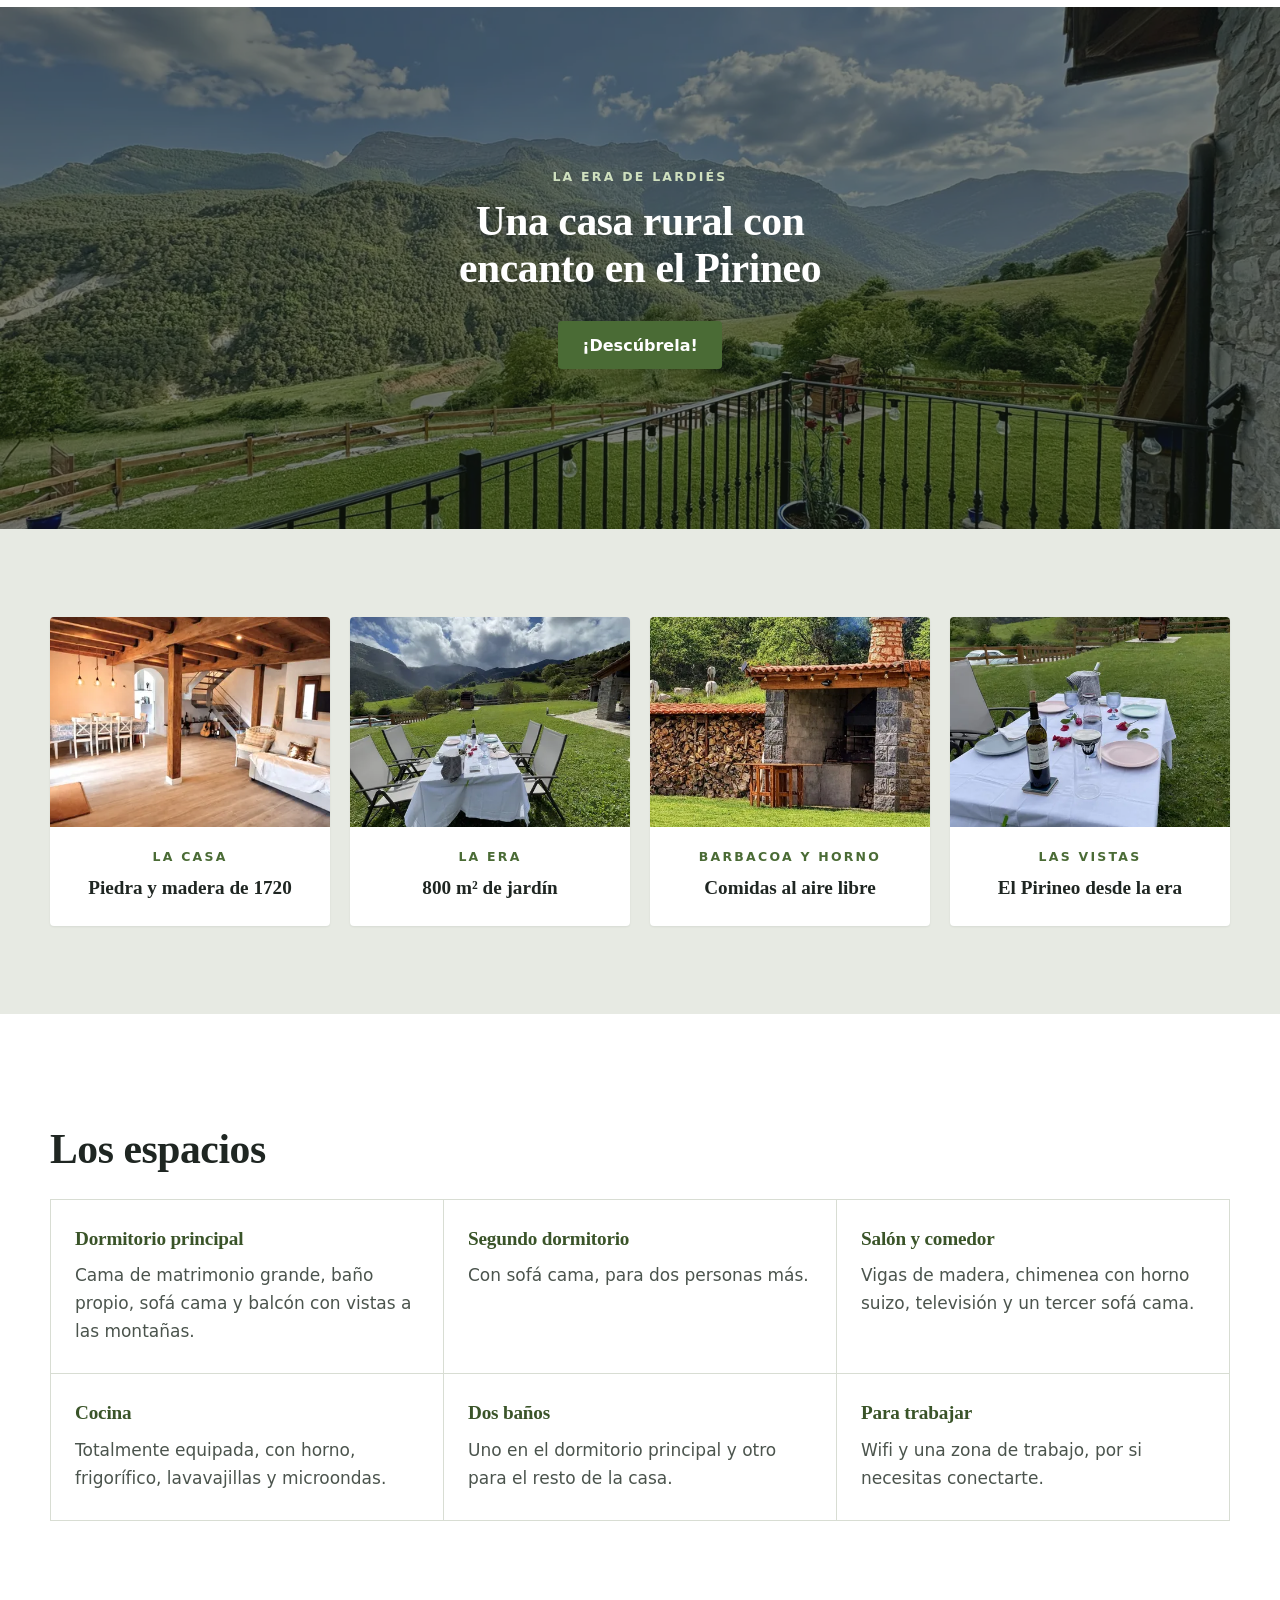
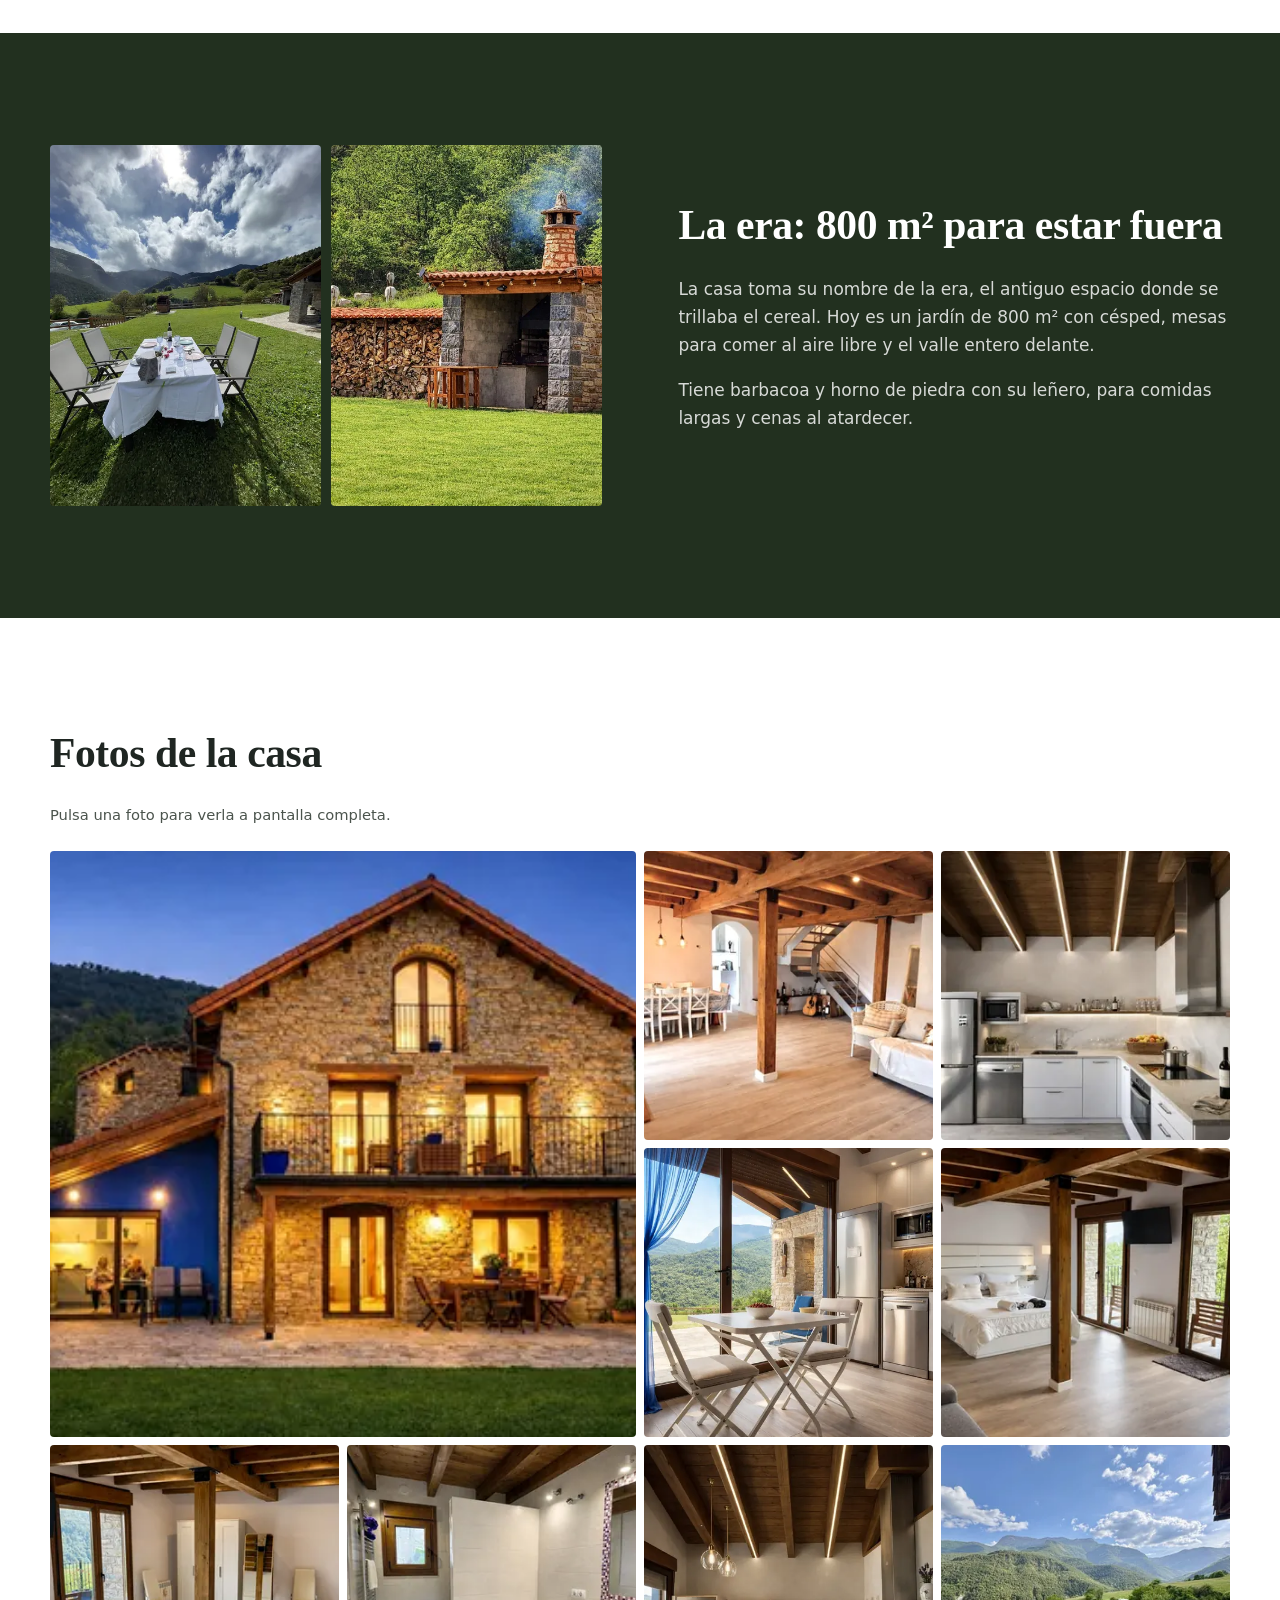
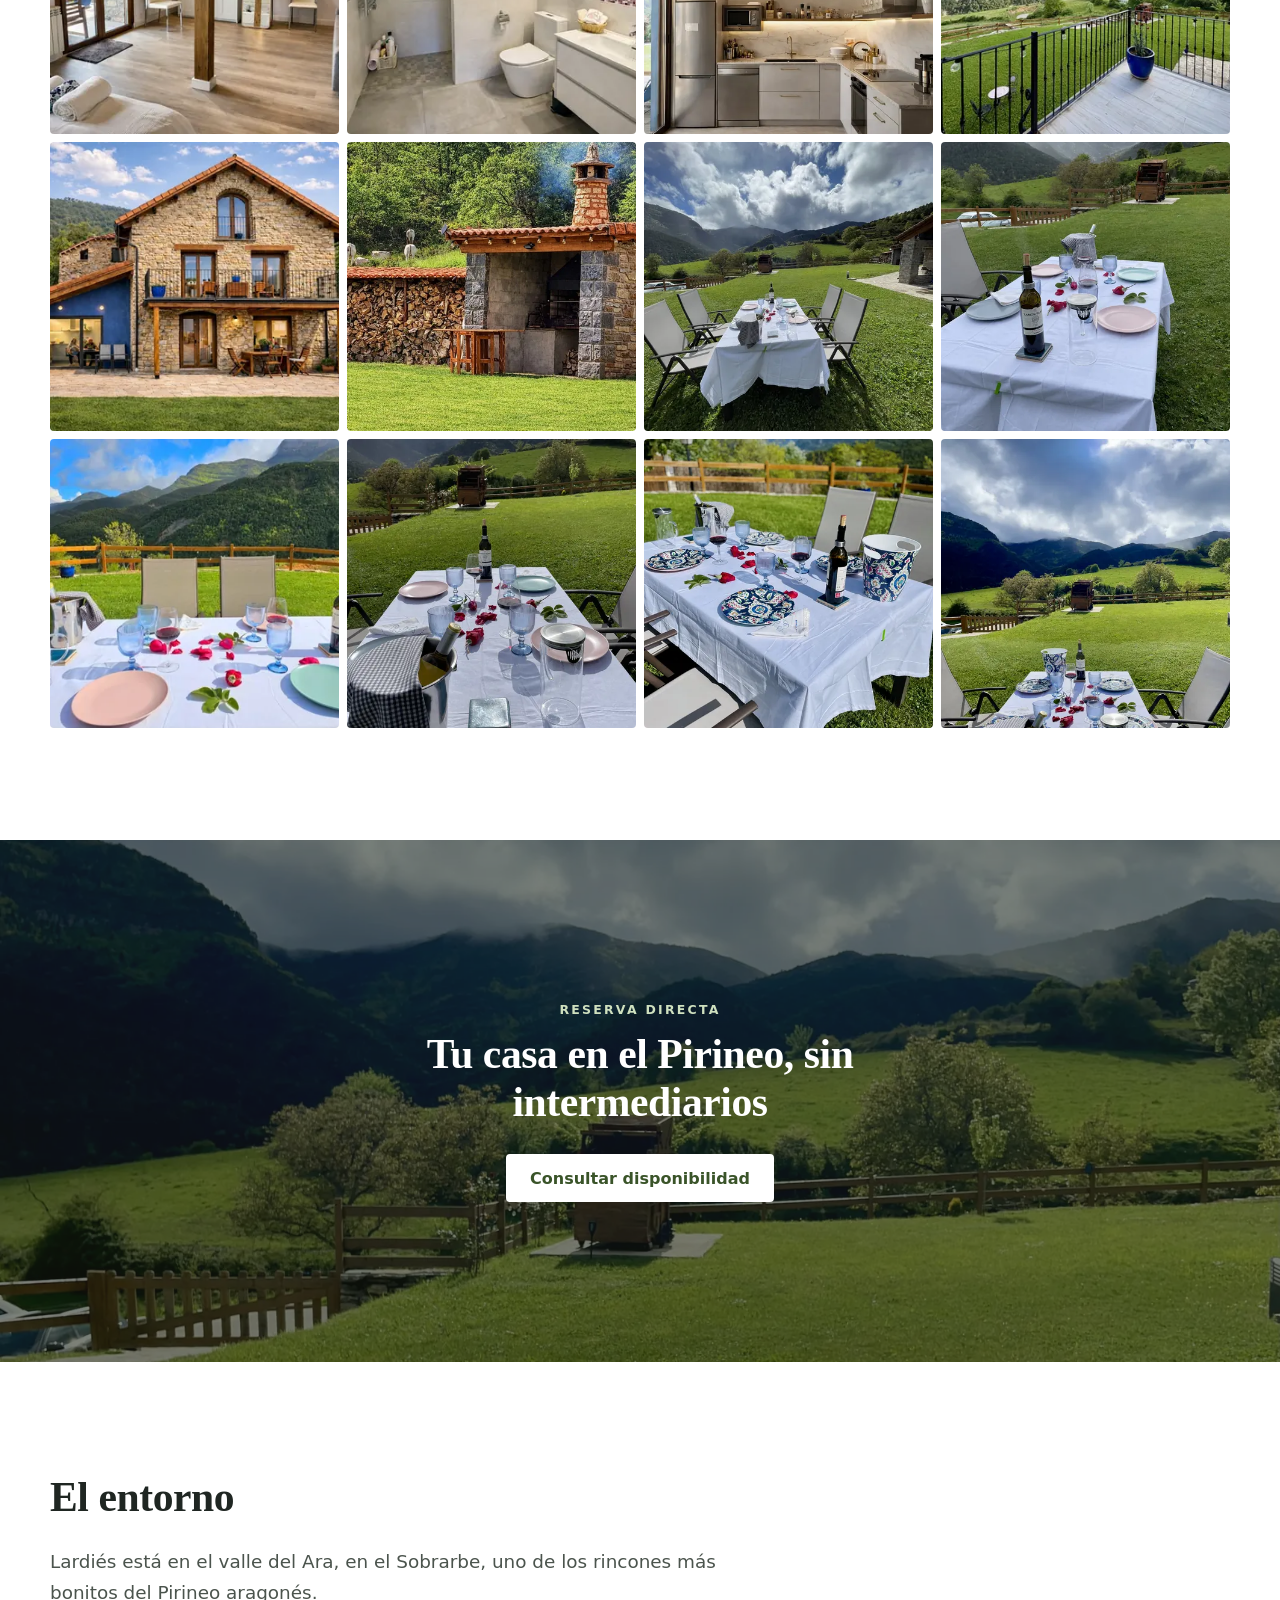
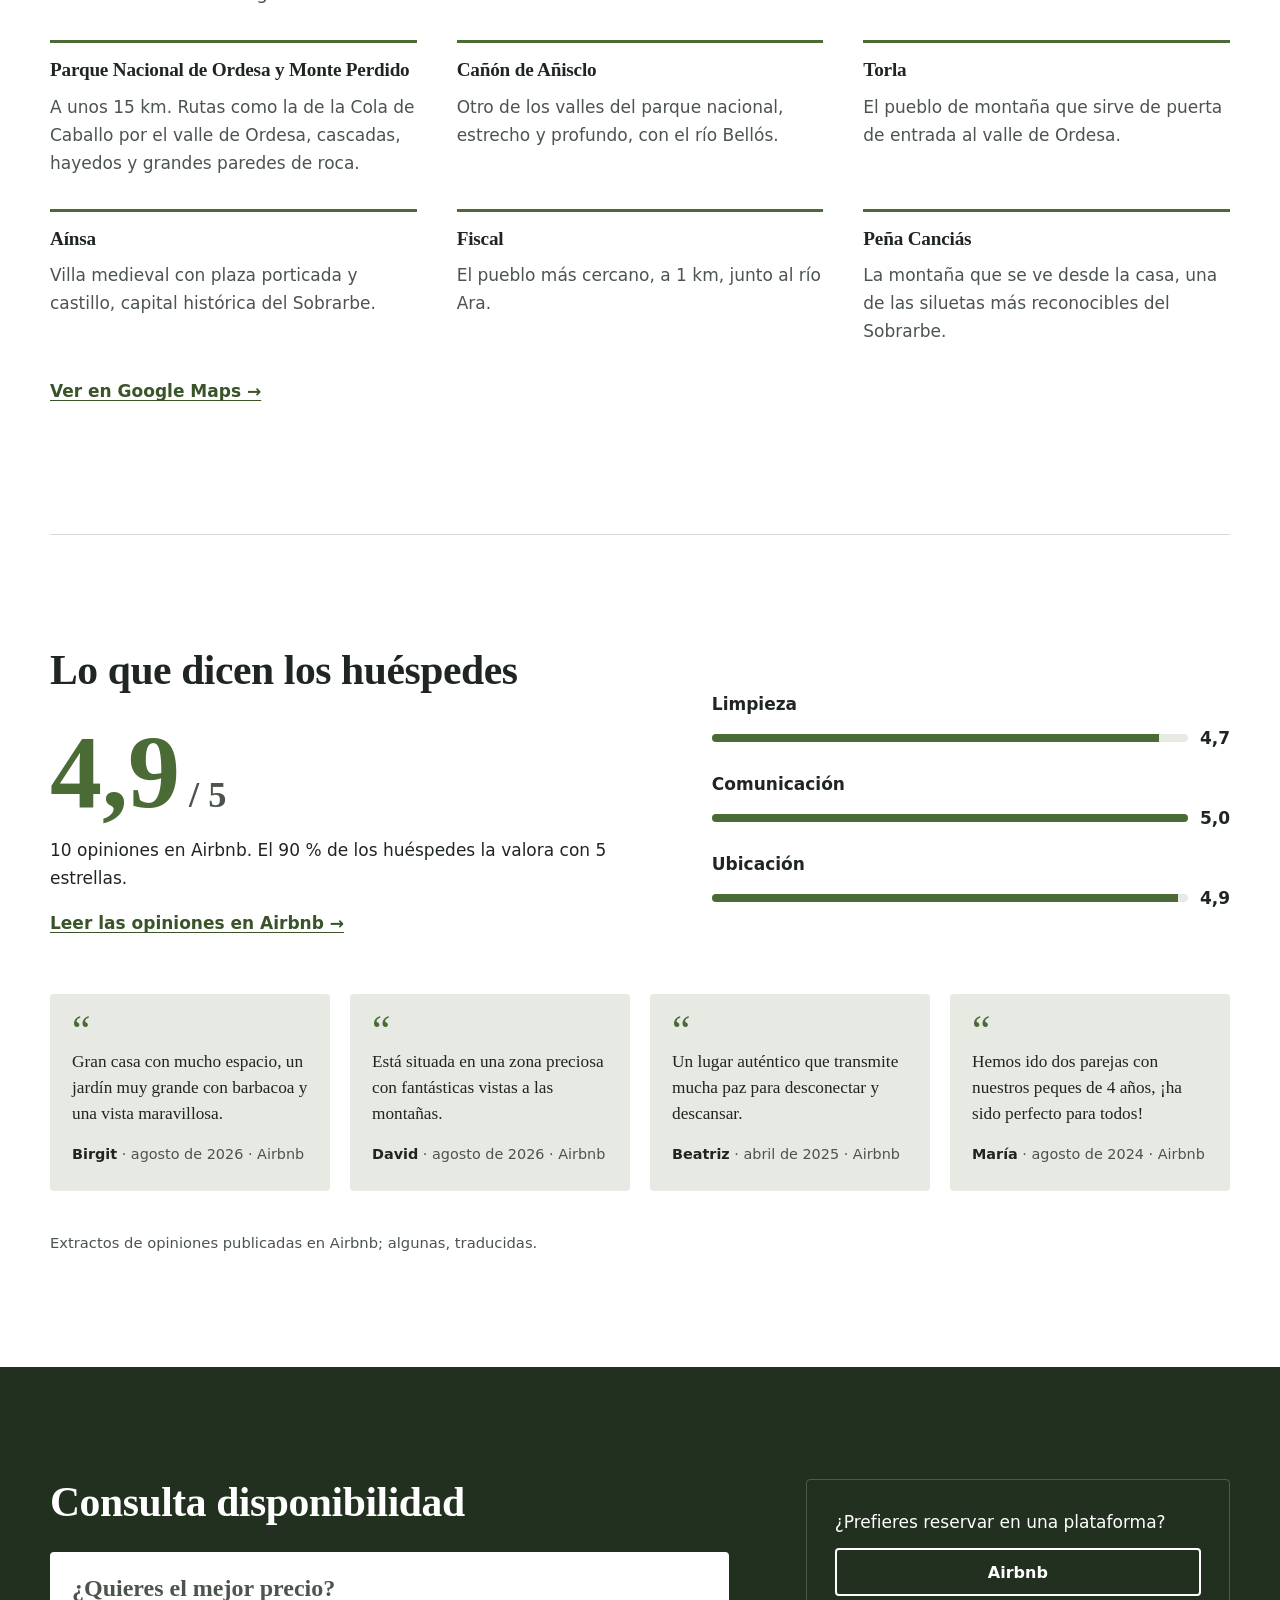
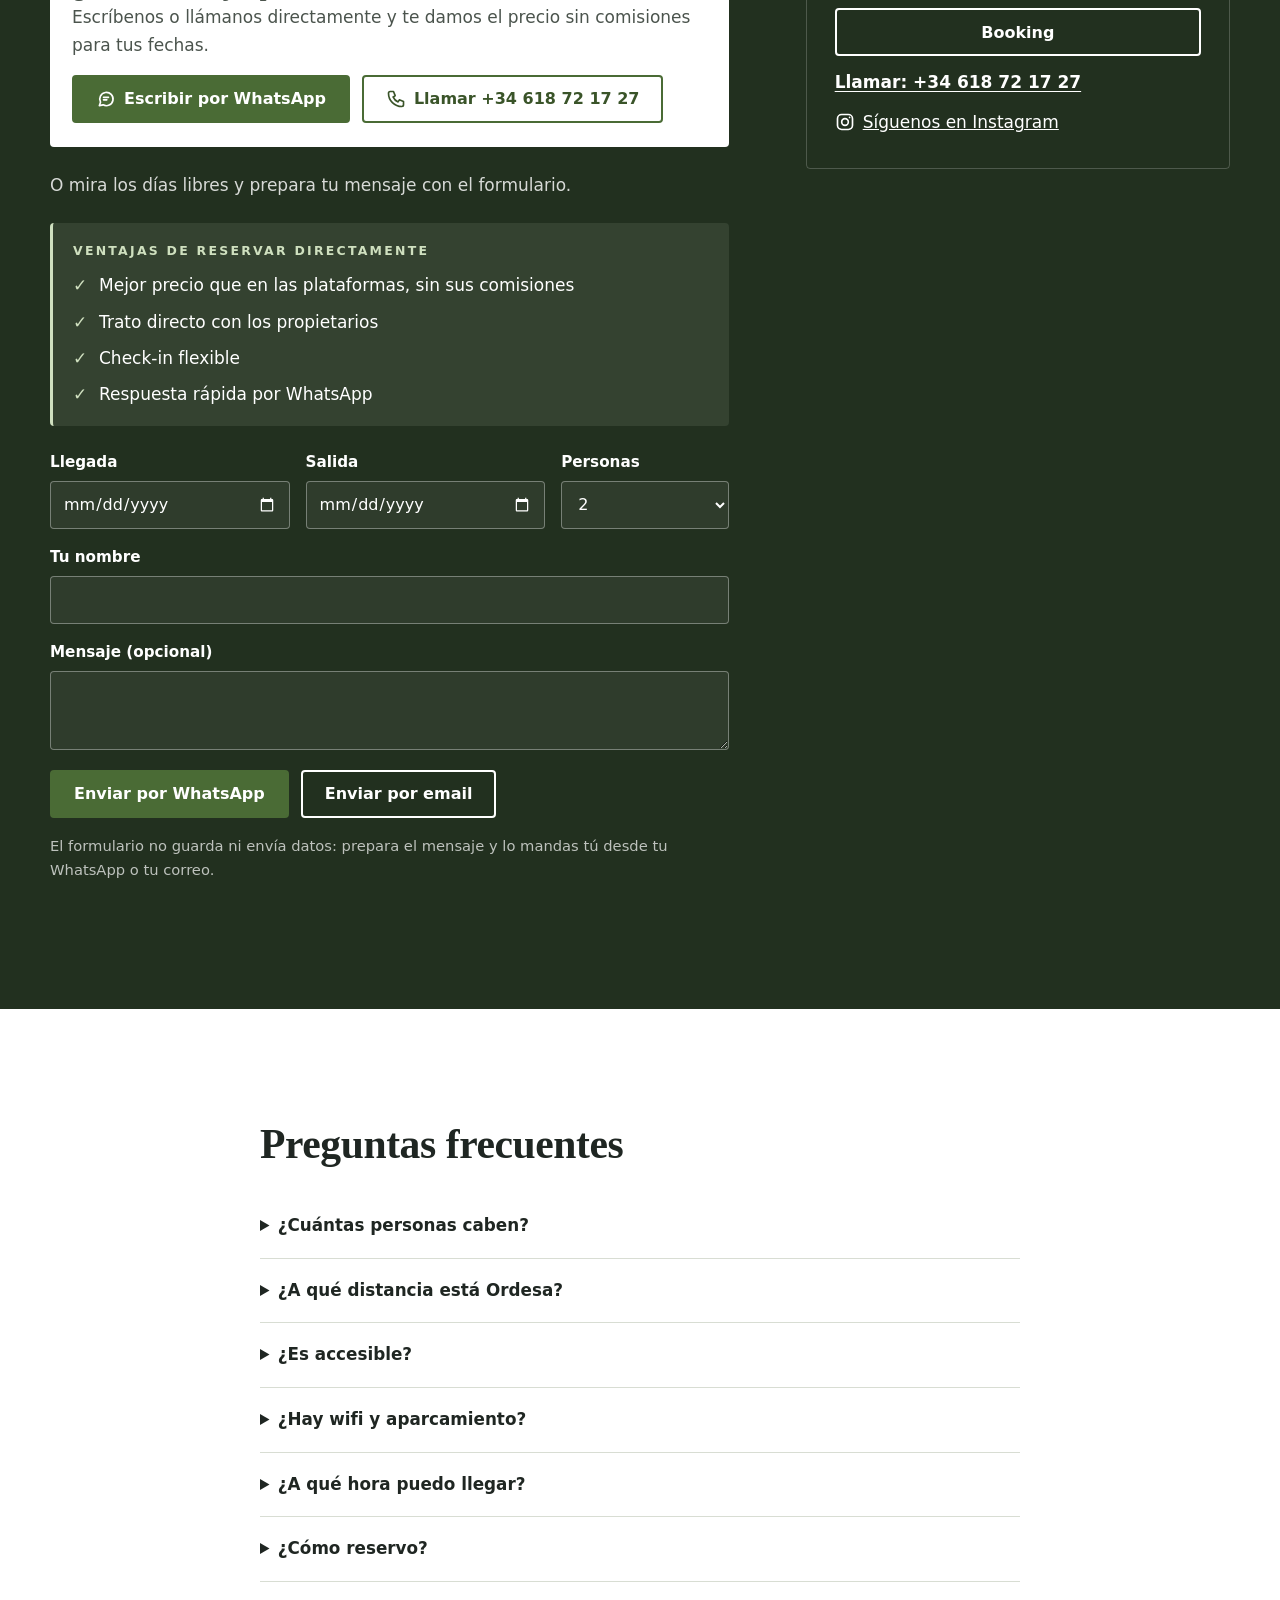
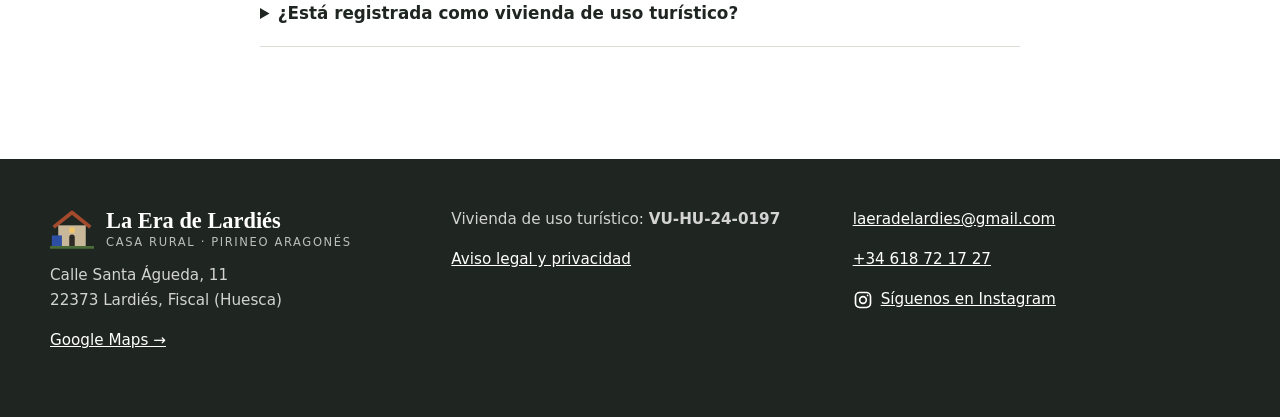
==== commit 4e622f9f: "Contacto directo destacado: teléfono y WhatsApp Teléfono siempre visible en la cabecera (icono en el" ====
--- a/index.html
+++ b/index.html
@@ -30,6 +30,7 @@
 <a class="saltar" href="#contenido">Saltar al contenido</a>
 <header class="cabecera">
   <a class="logo" href="/"><svg class="logo-icono" viewBox="0 0 48 48" aria-hidden="true"><path d="M4 22 24 6l20 16" fill="none" stroke="#a34a2c" stroke-width="4" stroke-linejoin="round"/><path d="M9 20h30v24H9z" fill="#c9b79a"/><path d="M21 44V33a3 3 0 0 1 6 0v11z" fill="#2f2a24"/><path d="M21 25a3 3 0 0 1 6 0v3h-6z" fill="#f2c46b"/><path d="M2 44h11V31H2z" fill="#2c4fa3"/><path d="M0 44h48" stroke="#4a6b35" stroke-width="3"/></svg><span class="logo-texto"><span class="logo-nombre">La Era de Lardiés</span><span class="logo-sub">Casa rural · Pirineo aragonés</span></span></a>
+  <a class="cabecera-tel" href="tel:+34618721727" aria-label="Llamar +34 618 72 17 27"><svg class="icono" viewBox="0 0 24 24" aria-hidden="true" fill="none" stroke="currentColor" stroke-width="2" stroke-linejoin="round"><path d="M5 3h4l2 5-2.5 1.5a11 11 0 0 0 6 6L16 13l5 2v4a2 2 0 0 1-2 2A16 16 0 0 1 3 5a2 2 0 0 1 2-2z"/></svg><span>+34 618 72 17 27</span></a>
   <button class="menu-boton" type="button" aria-expanded="false" aria-controls="menu">Menú</button>
   <nav id="menu" class="menu" aria-label="Menú">
     <a href="#casa">La casa</a>
@@ -201,7 +202,15 @@
   <div class="contenedor dos-columnas">
     <div class="texto">
       <h2>Consulta disponibilidad</h2>
-      <p>Escríbenos directamente y te contestamos con la disponibilidad y el precio para tus fechas.</p>
+      <div class="contacto-directo">
+        <p class="contacto-titulo">¿Quieres el mejor precio?</p>
+        <p>Escríbenos o llámanos directamente y te damos el precio sin comisiones para tus fechas.</p>
+        <div class="acciones">
+          <a class="boton" href="https://wa.me/34618721727?text=Hola%2C%20me%20gustar%C3%ADa%20saber%20el%20precio%20directo%20de%20La%20Era%20de%20Lardi%C3%A9s%20para%20mis%20fechas." target="_blank" rel="noopener"><svg class="icono" viewBox="0 0 24 24" aria-hidden="true" fill="none" stroke="currentColor" stroke-width="2" stroke-linejoin="round"><path d="M4 20l1.4-4.2A8 8 0 1 1 8.5 19z"/><path d="M9 10h6M9 13h4" stroke-linecap="round"/></svg>Escribir por WhatsApp</a>
+          <a class="boton boton-borde" href="tel:+34618721727"><svg class="icono" viewBox="0 0 24 24" aria-hidden="true" fill="none" stroke="currentColor" stroke-width="2" stroke-linejoin="round"><path d="M5 3h4l2 5-2.5 1.5a11 11 0 0 0 6 6L16 13l5 2v4a2 2 0 0 1-2 2A16 16 0 0 1 3 5a2 2 0 0 1 2-2z"/></svg>Llamar +34 618 72 17 27</a>
+        </div>
+      </div>
+      <p>O mira los días libres y prepara tu mensaje con el formulario.</p>
       <div class="ventajas">
         <p class="antetitulo">Ventajas de reservar directamente</p>
         <ul><li>Mejor precio que en las plataformas, sin sus comisiones</li><li>Trato directo con los propietarios</li><li>Check-in flexible</li><li>Respuesta rápida por WhatsApp</li></ul>
@@ -262,7 +271,8 @@
   <p class="antetitulo">Reserva directa</p>
   <p class="aviso-titulo">Más barato reservando con nosotros</p>
   <p class="aviso-texto">Sin las comisiones de Airbnb ni Booking: escríbenos y te damos el precio directo.</p>
-  <a class="boton" href="#reservar">Consultar fechas</a>
+  <a class="boton" href="https://wa.me/34618721727?text=Hola%2C%20me%20gustar%C3%ADa%20saber%20el%20precio%20directo%20de%20La%20Era%20de%20Lardi%C3%A9s%20para%20mis%20fechas." target="_blank" rel="noopener"><svg class="icono" viewBox="0 0 24 24" aria-hidden="true" fill="none" stroke="currentColor" stroke-width="2" stroke-linejoin="round"><path d="M4 20l1.4-4.2A8 8 0 1 1 8.5 19z"/><path d="M9 10h6M9 13h4" stroke-linecap="round"/></svg>Escribir por WhatsApp</a>
+  <p class="aviso-tel">o llama al <a href="tel:+34618721727">+34 618 72 17 27</a></p>
 </aside>
 
 <section id="preguntas" class="seccion contenedor estrecho" aria-labelledby="titulo-faq">
--- a/styles.css
+++ b/styles.css
@@ -354,3 +354,32 @@
   .aviso-titulo { font-size: 1.02rem; }
   .aviso-texto { display: none; }
 }
+
+/* Teléfono siempre visible en la cabecera */
+.cabecera-tel { display: inline-flex; align-items: center; gap: 8px; padding: 8px 10px; border-radius: var(--radio); color: var(--verde-oscuro); font-weight: 700; text-decoration: none; white-space: nowrap; order: 3; }
+.cabecera-tel:hover { background: var(--gris); }
+.menu { order: 2; margin-left: auto; }
+.cabecera .logo { order: 1; }
+.cabecera { justify-content: flex-start; }
+@media (min-width: 900px) and (max-width: 1199px) { .cabecera-tel span { display: none; } }
+@media (max-width: 899px) {
+  .cabecera-tel { order: 2; margin-left: auto; width: 44px; height: 44px; justify-content: center; padding: 0; border: 1px solid var(--linea); }
+  .cabecera-tel span { display: none; }
+  .menu-boton { order: 3; padding: 8px 10px; }
+  .cabecera { gap: 10px; }
+  .cabecera .logo { gap: 8px; min-width: 0; }
+  .cabecera .logo-icono { width: 32px; height: 32px; }
+  .cabecera .logo-nombre { font-size: 1.05rem; white-space: nowrap; }
+}
+
+/* Contacto directo destacado en la sección de reservas */
+.boton .icono { width: 20px; height: 20px; }
+.contacto-directo { margin: 8px 0 24px; padding: 22px 22px 24px; background: #fff; color: var(--tinta); border-radius: var(--radio); }
+.contacto-titulo { margin: 0 0 6px; font: 600 1.5rem/1.2 var(--serif); color: var(--verde-oscuro); }
+.contacto-directo p { color: var(--tinta-suave); margin-bottom: 0; }
+.contacto-directo .acciones { margin: 16px 0 0; }
+.reservar .contacto-directo .boton-borde { color: var(--verde-oscuro); border-color: var(--verde); }
+
+/* Teléfono bajo el botón del aviso */
+.aviso-tel { margin: 10px 0 0; text-align: center; font-size: 0.9rem; color: var(--tinta-suave); }
+.aviso-tel a { color: var(--verde-oscuro); font-weight: 700; }
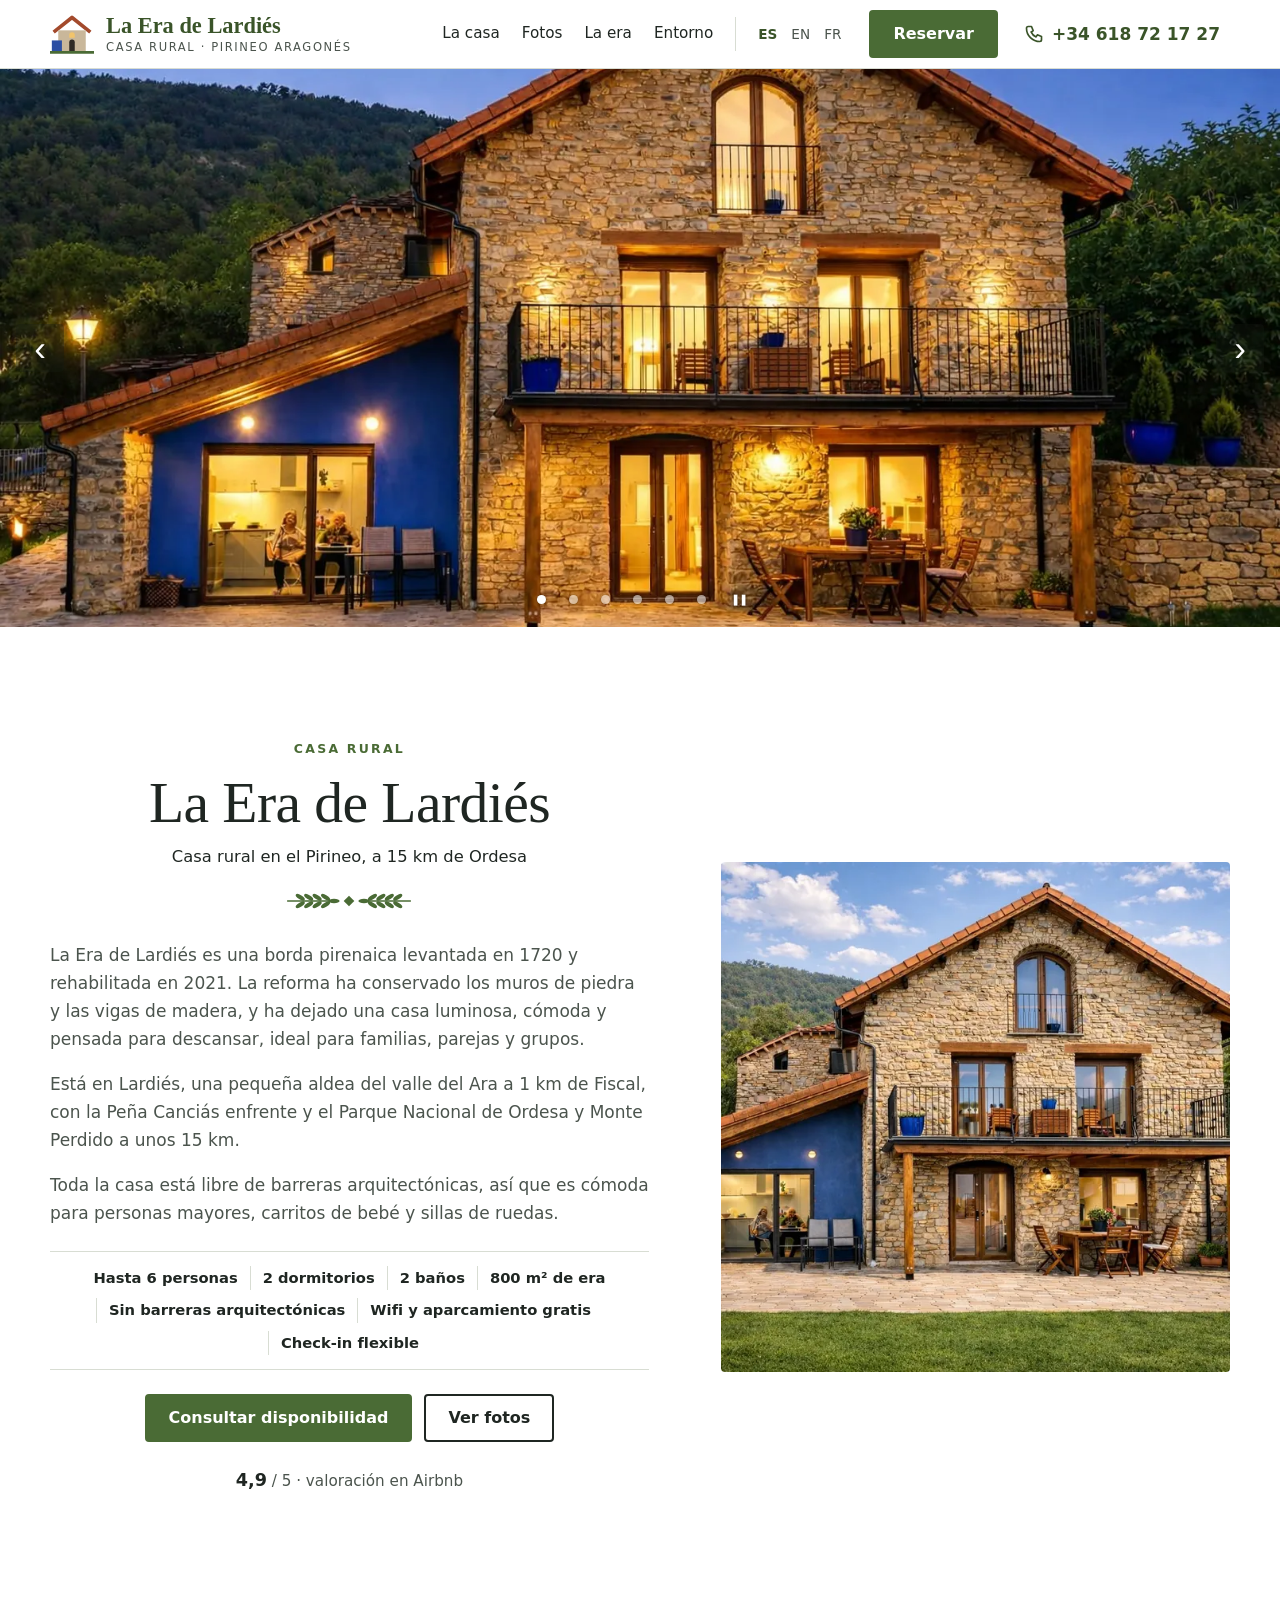
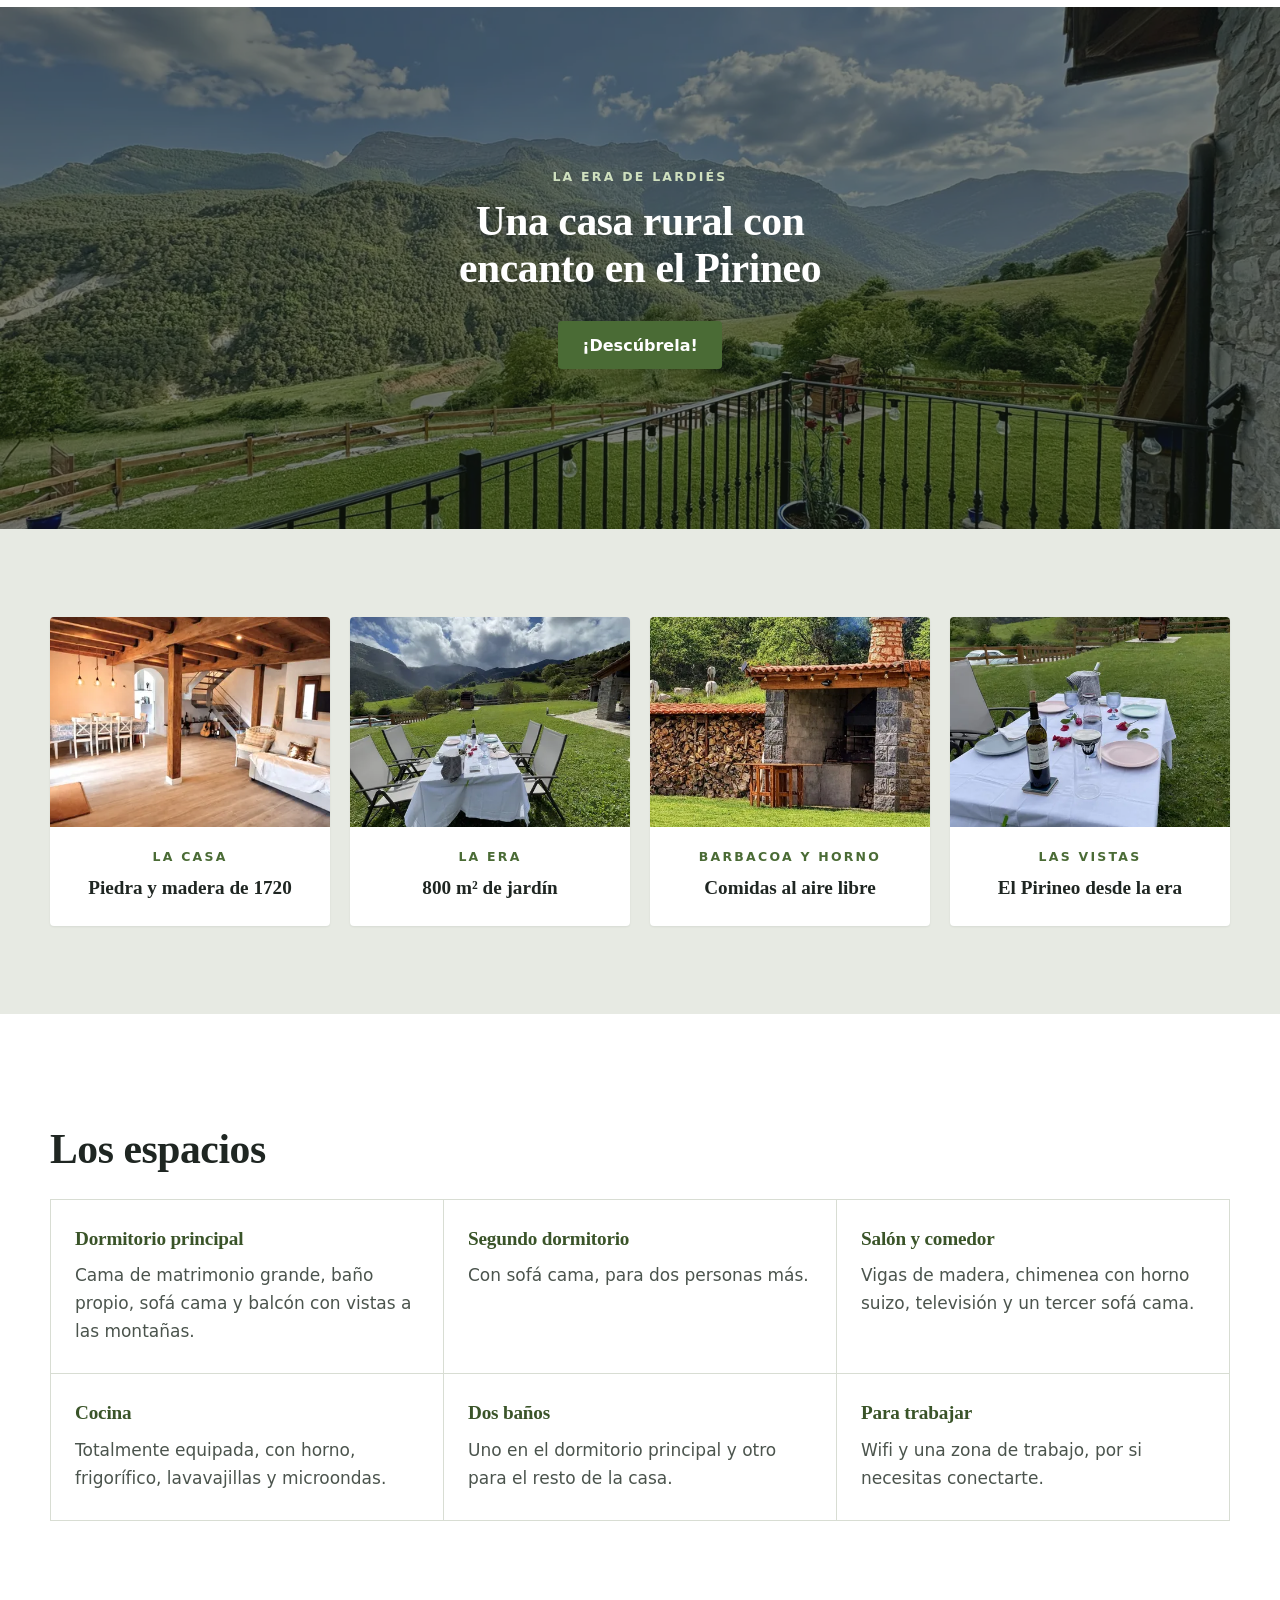
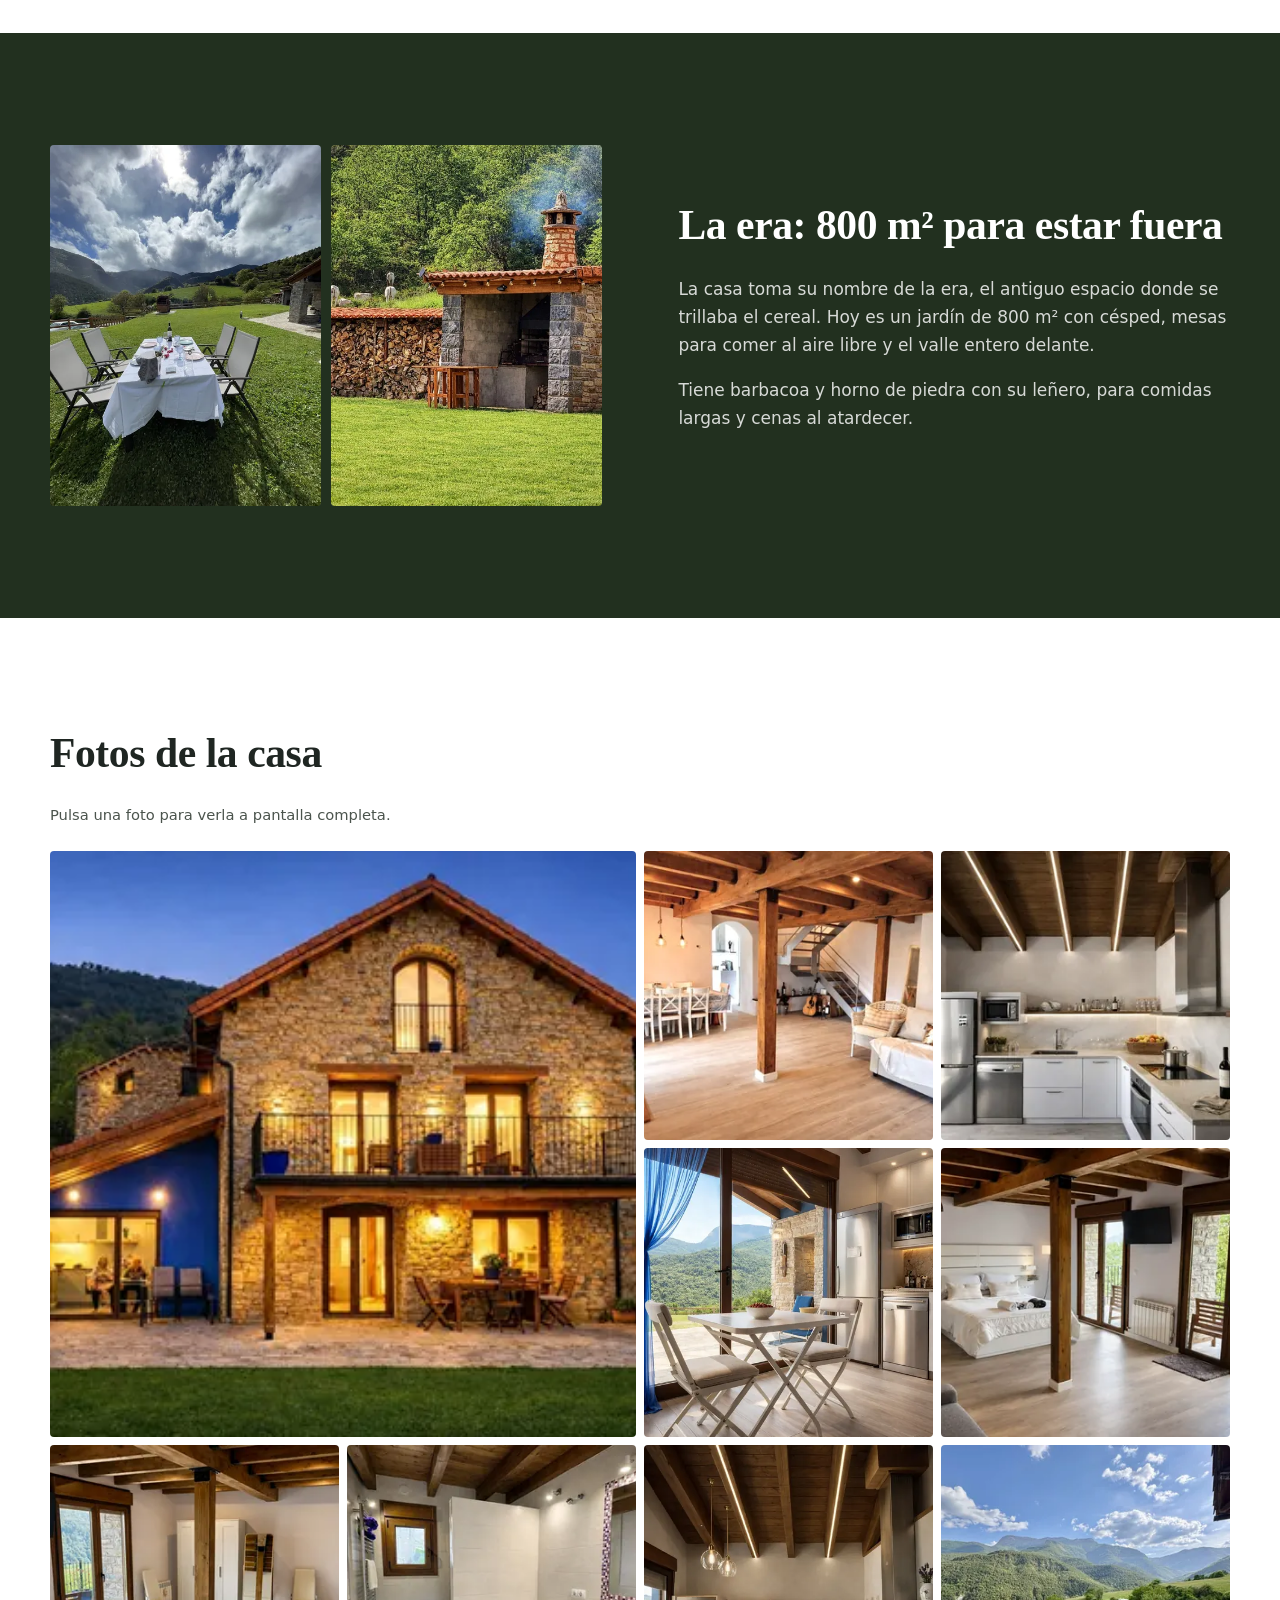
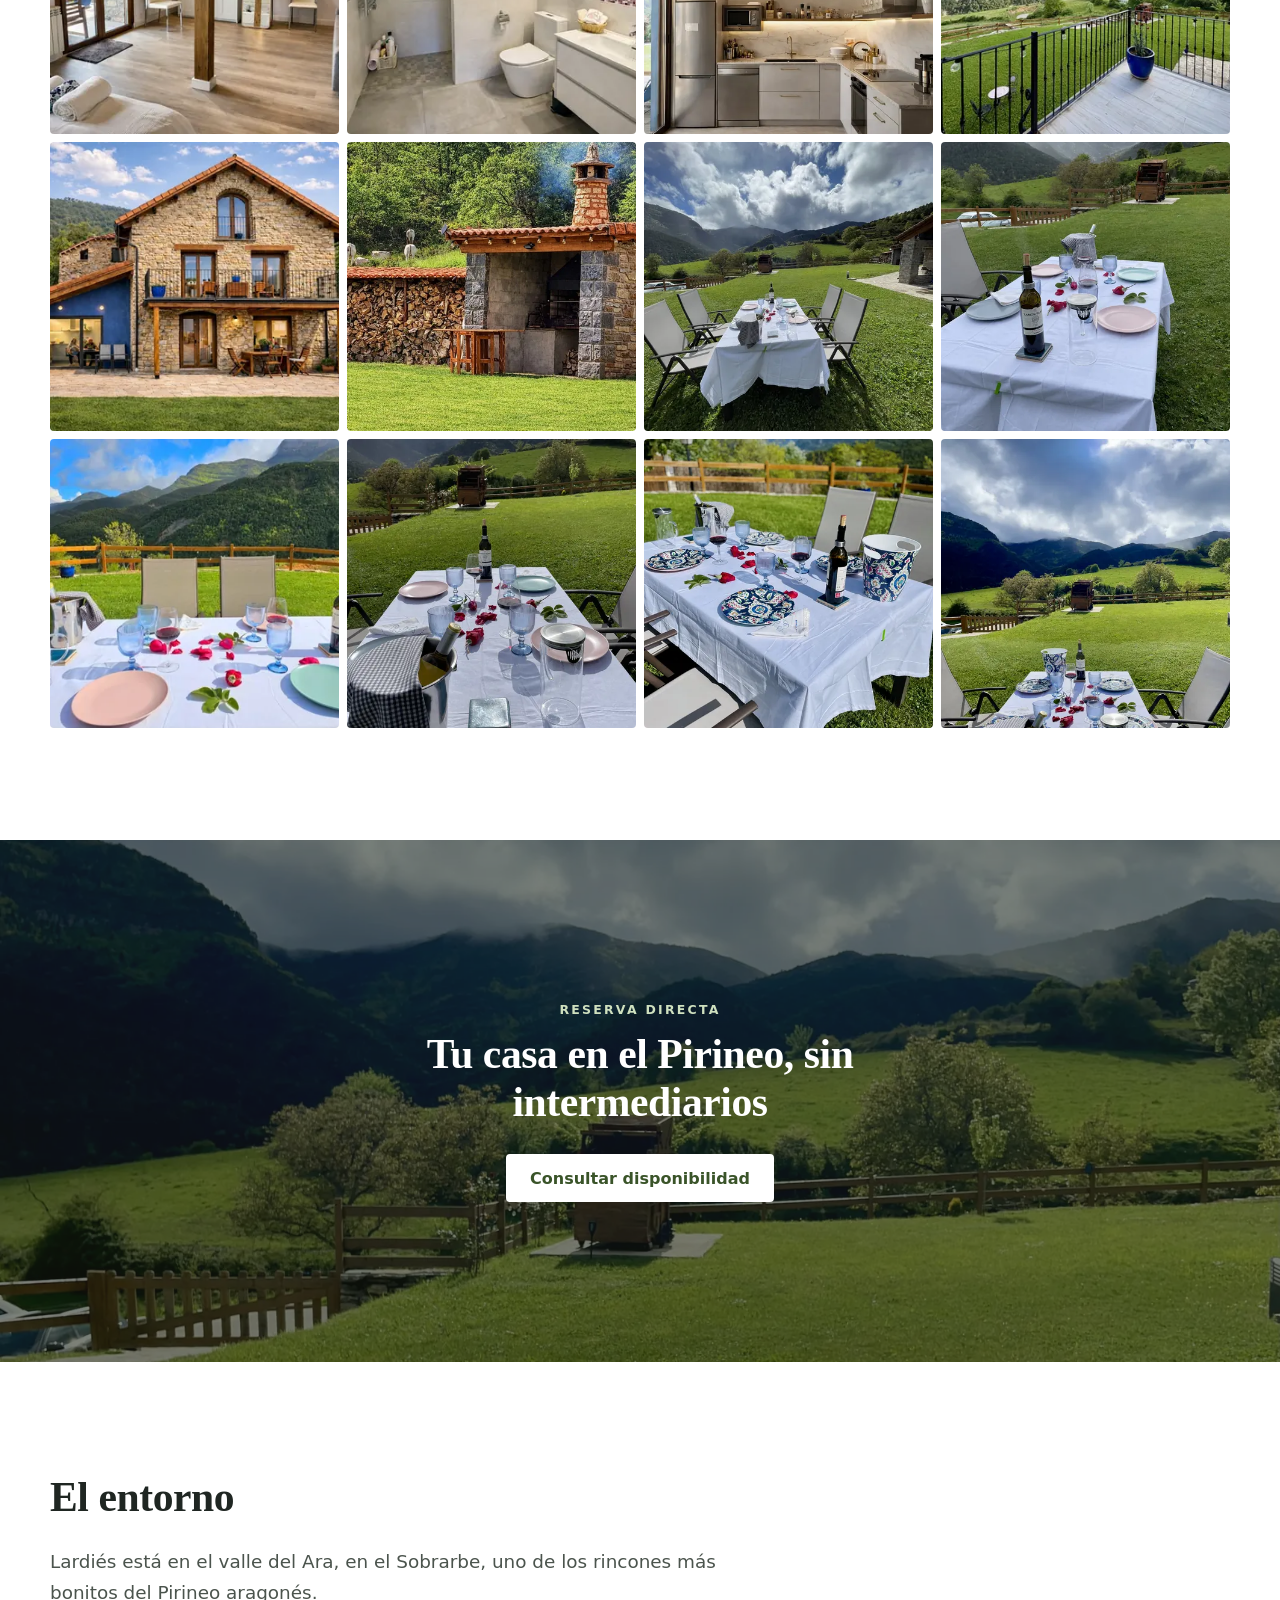
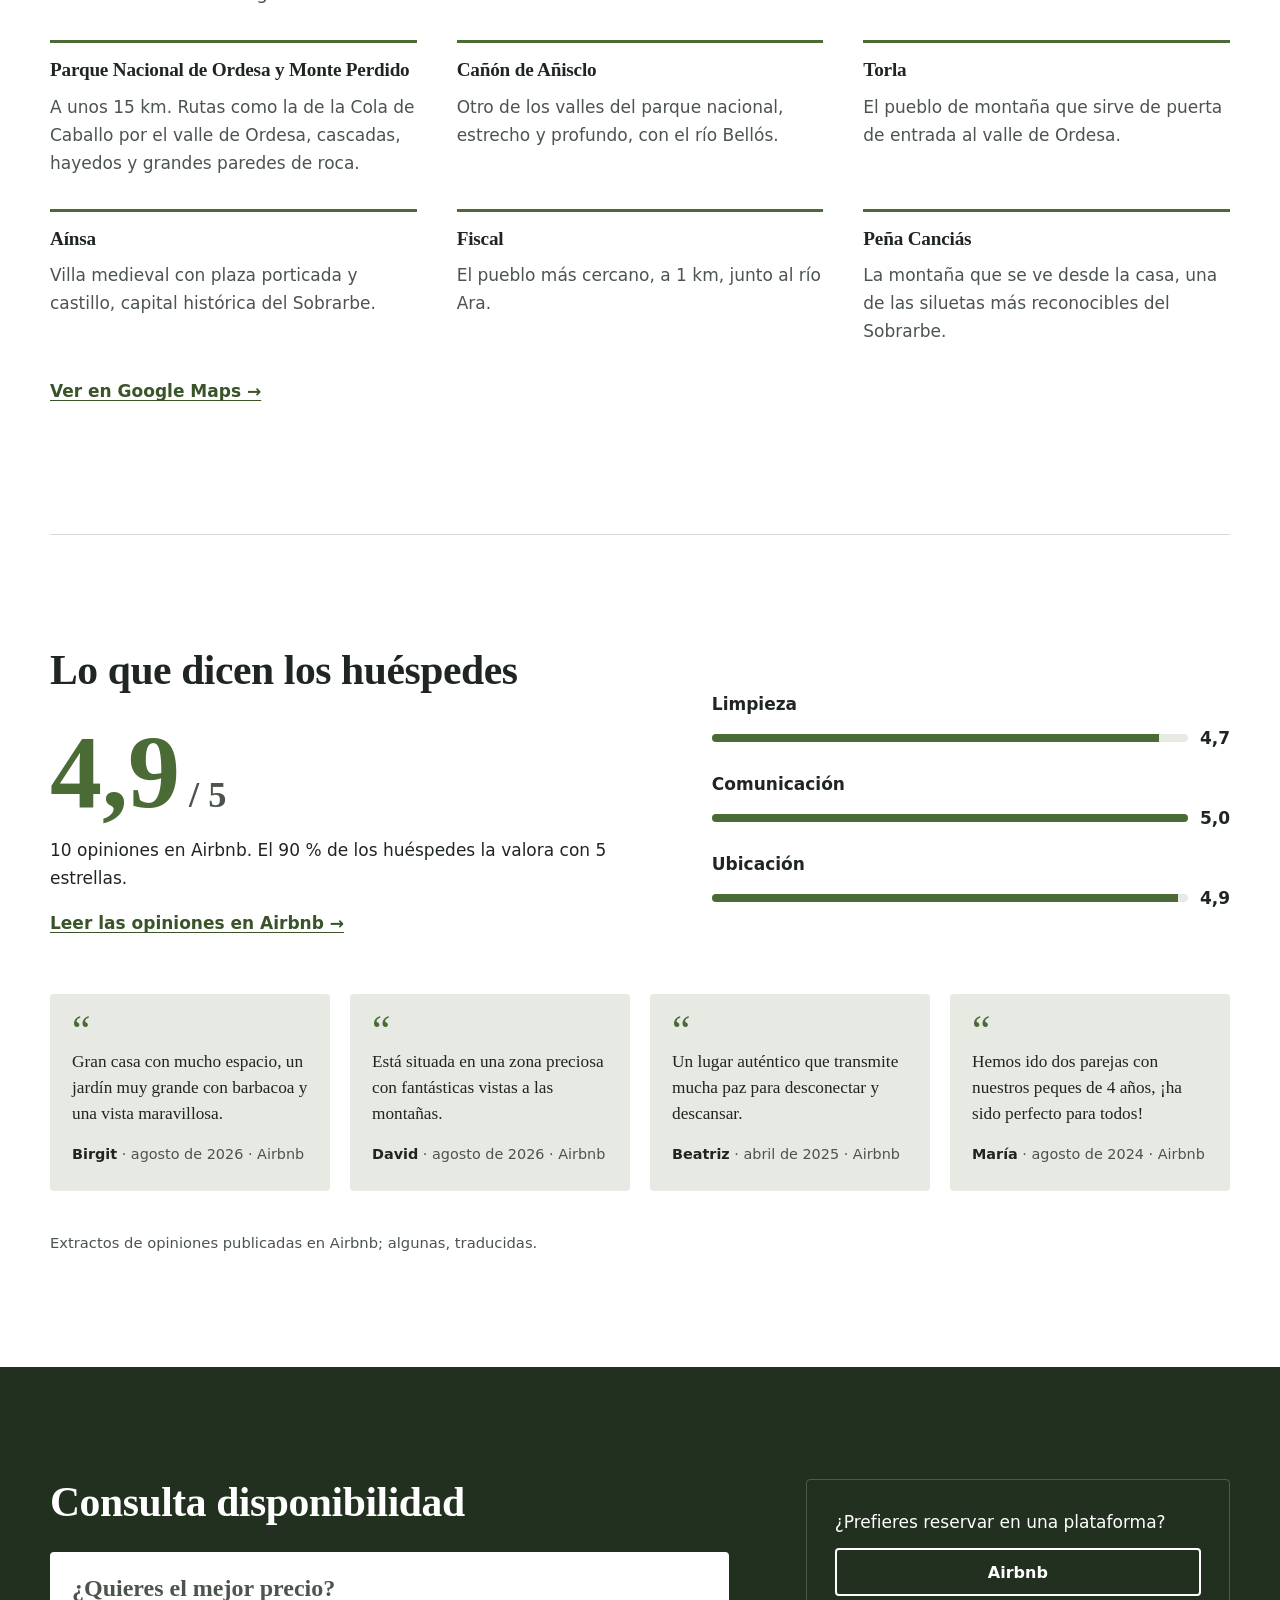
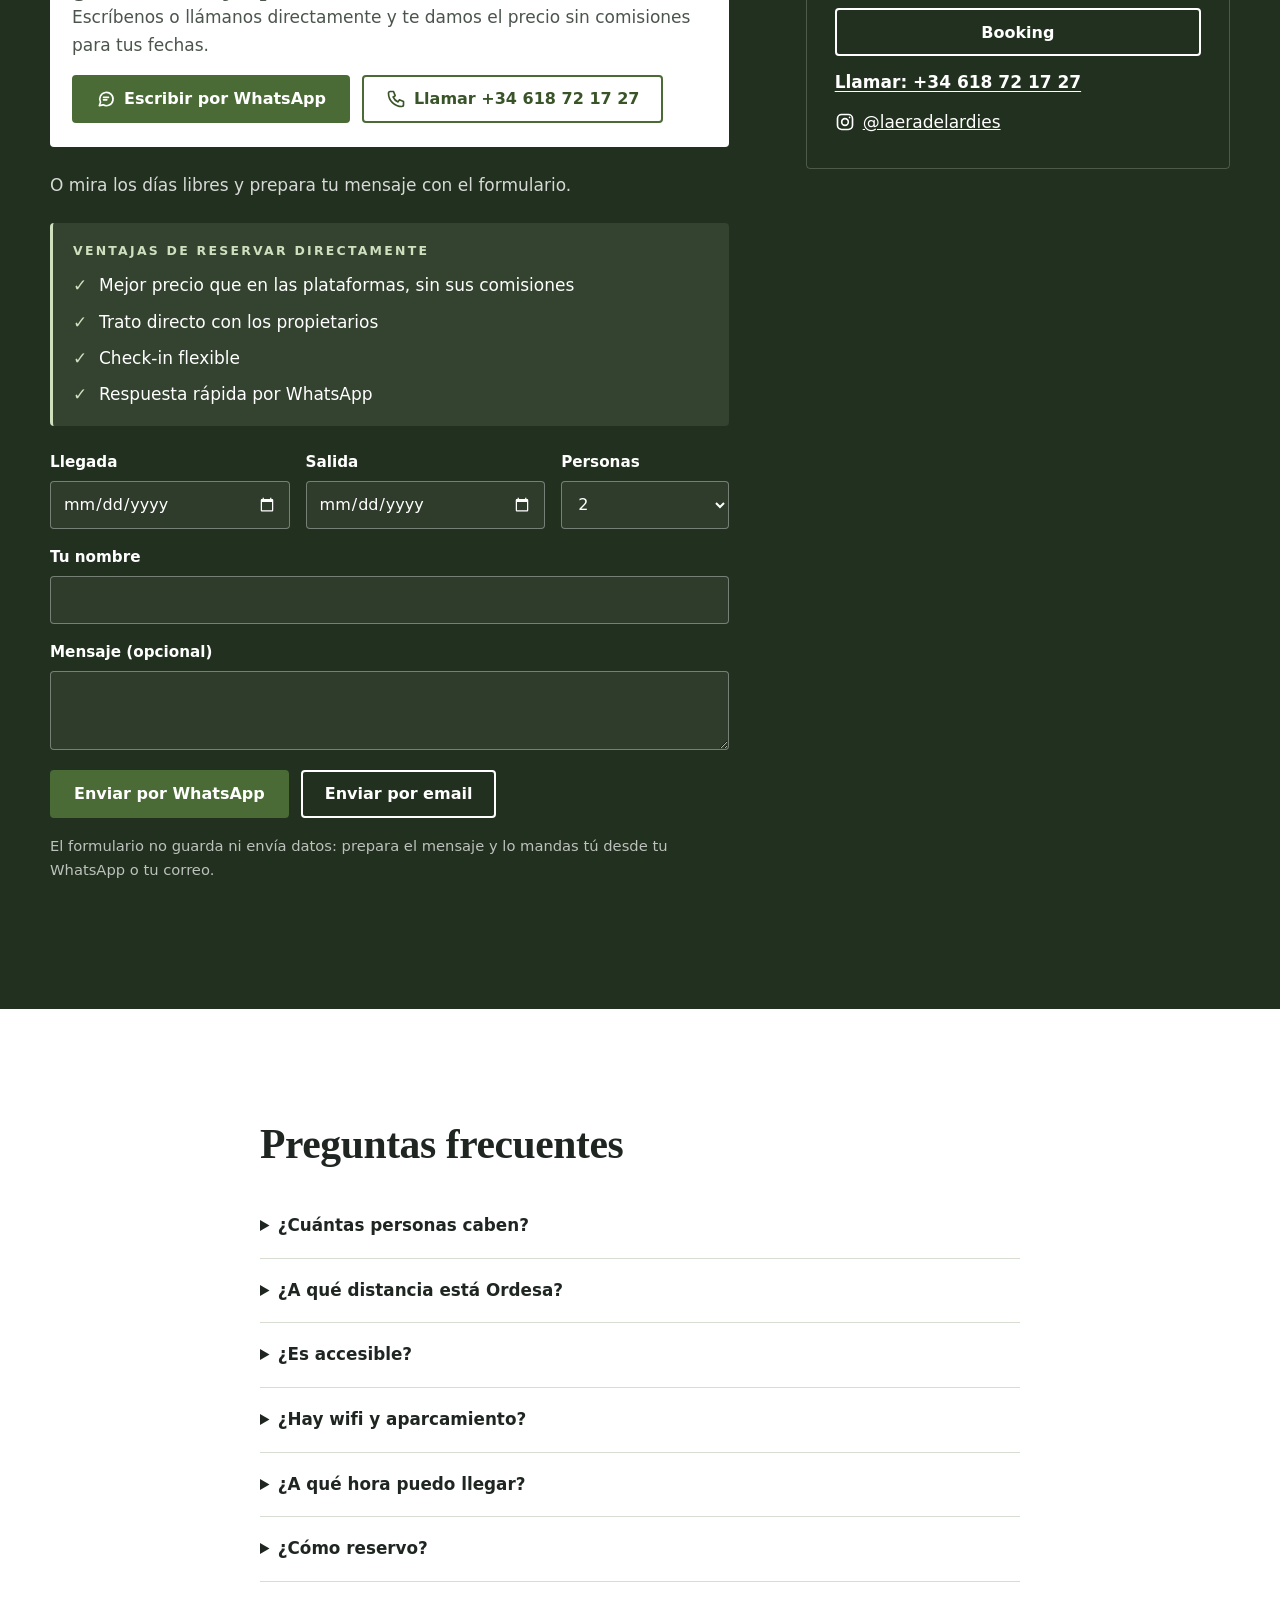
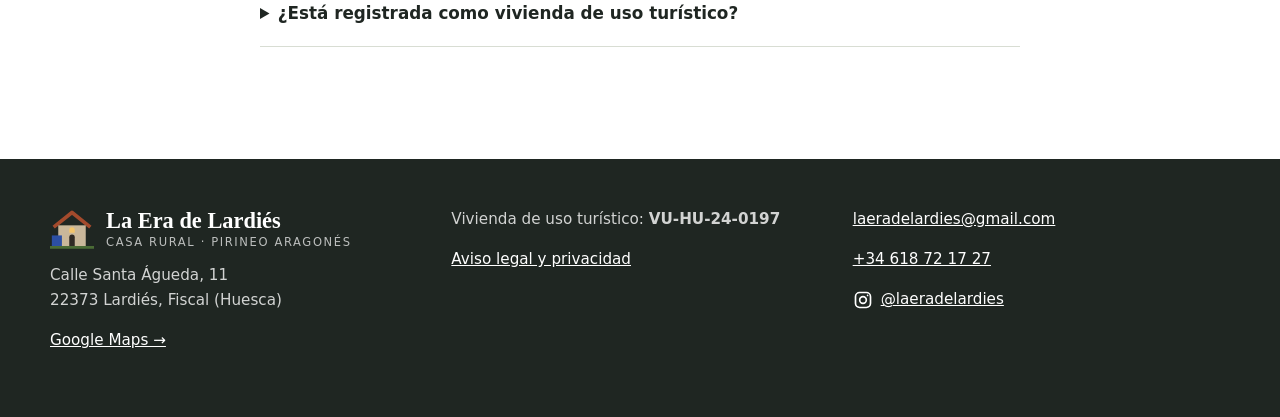
==== commit cfd91cab: "Instagram como icono y @laeradelardies Co-Authored-By: Claude Opus 5.5 <noreply@anthropic.com>" ====
--- a/index.html
+++ b/index.html
@@ -257,7 +257,7 @@
       <a class="boton boton-borde" href="https://www.airbnb.com/h/laeradelardies" target="_blank" rel="noopener">Airbnb</a>
       <a class="boton boton-borde" href="https://www.booking.com/hotel/es/borda-en-paradisiaco-enclave.html" target="_blank" rel="noopener">Booking</a>
       <p><a class="enlace" href="tel:+34618721727">Llamar: +34 618 72 17 27</a></p>
-      <p><a class="instagram" href="https://www.instagram.com/laeradelardies/" target="_blank" rel="noopener"><svg class="icono" viewBox="0 0 24 24" aria-hidden="true" fill="none" stroke="currentColor" stroke-width="2"><rect x="3" y="3" width="18" height="18" rx="5"/><circle cx="12" cy="12" r="4"/><circle cx="17.5" cy="6.5" r="1" fill="currentColor" stroke="none"/></svg><span>Síguenos en Instagram</span></a></p>
+      <p><a class="instagram" href="https://www.instagram.com/laeradelardies/" target="_blank" rel="noopener" aria-label="Síguenos en Instagram: @laeradelardies"><svg class="icono" viewBox="0 0 24 24" aria-hidden="true" fill="none" stroke="currentColor" stroke-width="2"><rect x="3" y="3" width="18" height="18" rx="5"/><circle cx="12" cy="12" r="4"/><circle cx="17.5" cy="6.5" r="1" fill="currentColor" stroke="none"/></svg><span>@laeradelardies</span></a></p>
     </aside>
   </div>
 </section>
@@ -300,7 +300,7 @@
     <div>
       <p><a href="mailto:laeradelardies@gmail.com">laeradelardies@gmail.com</a></p>
       <p><a href="tel:+34618721727">+34 618 72 17 27</a></p>
-      <p><a class="instagram" href="https://www.instagram.com/laeradelardies/" target="_blank" rel="noopener"><svg class="icono" viewBox="0 0 24 24" aria-hidden="true" fill="none" stroke="currentColor" stroke-width="2"><rect x="3" y="3" width="18" height="18" rx="5"/><circle cx="12" cy="12" r="4"/><circle cx="17.5" cy="6.5" r="1" fill="currentColor" stroke="none"/></svg><span>Síguenos en Instagram</span></a></p>
+      <p><a class="instagram" href="https://www.instagram.com/laeradelardies/" target="_blank" rel="noopener" aria-label="Síguenos en Instagram: @laeradelardies"><svg class="icono" viewBox="0 0 24 24" aria-hidden="true" fill="none" stroke="currentColor" stroke-width="2"><rect x="3" y="3" width="18" height="18" rx="5"/><circle cx="12" cy="12" r="4"/><circle cx="17.5" cy="6.5" r="1" fill="currentColor" stroke="none"/></svg><span>@laeradelardies</span></a></p>
     </div>
   </div>
 </footer>
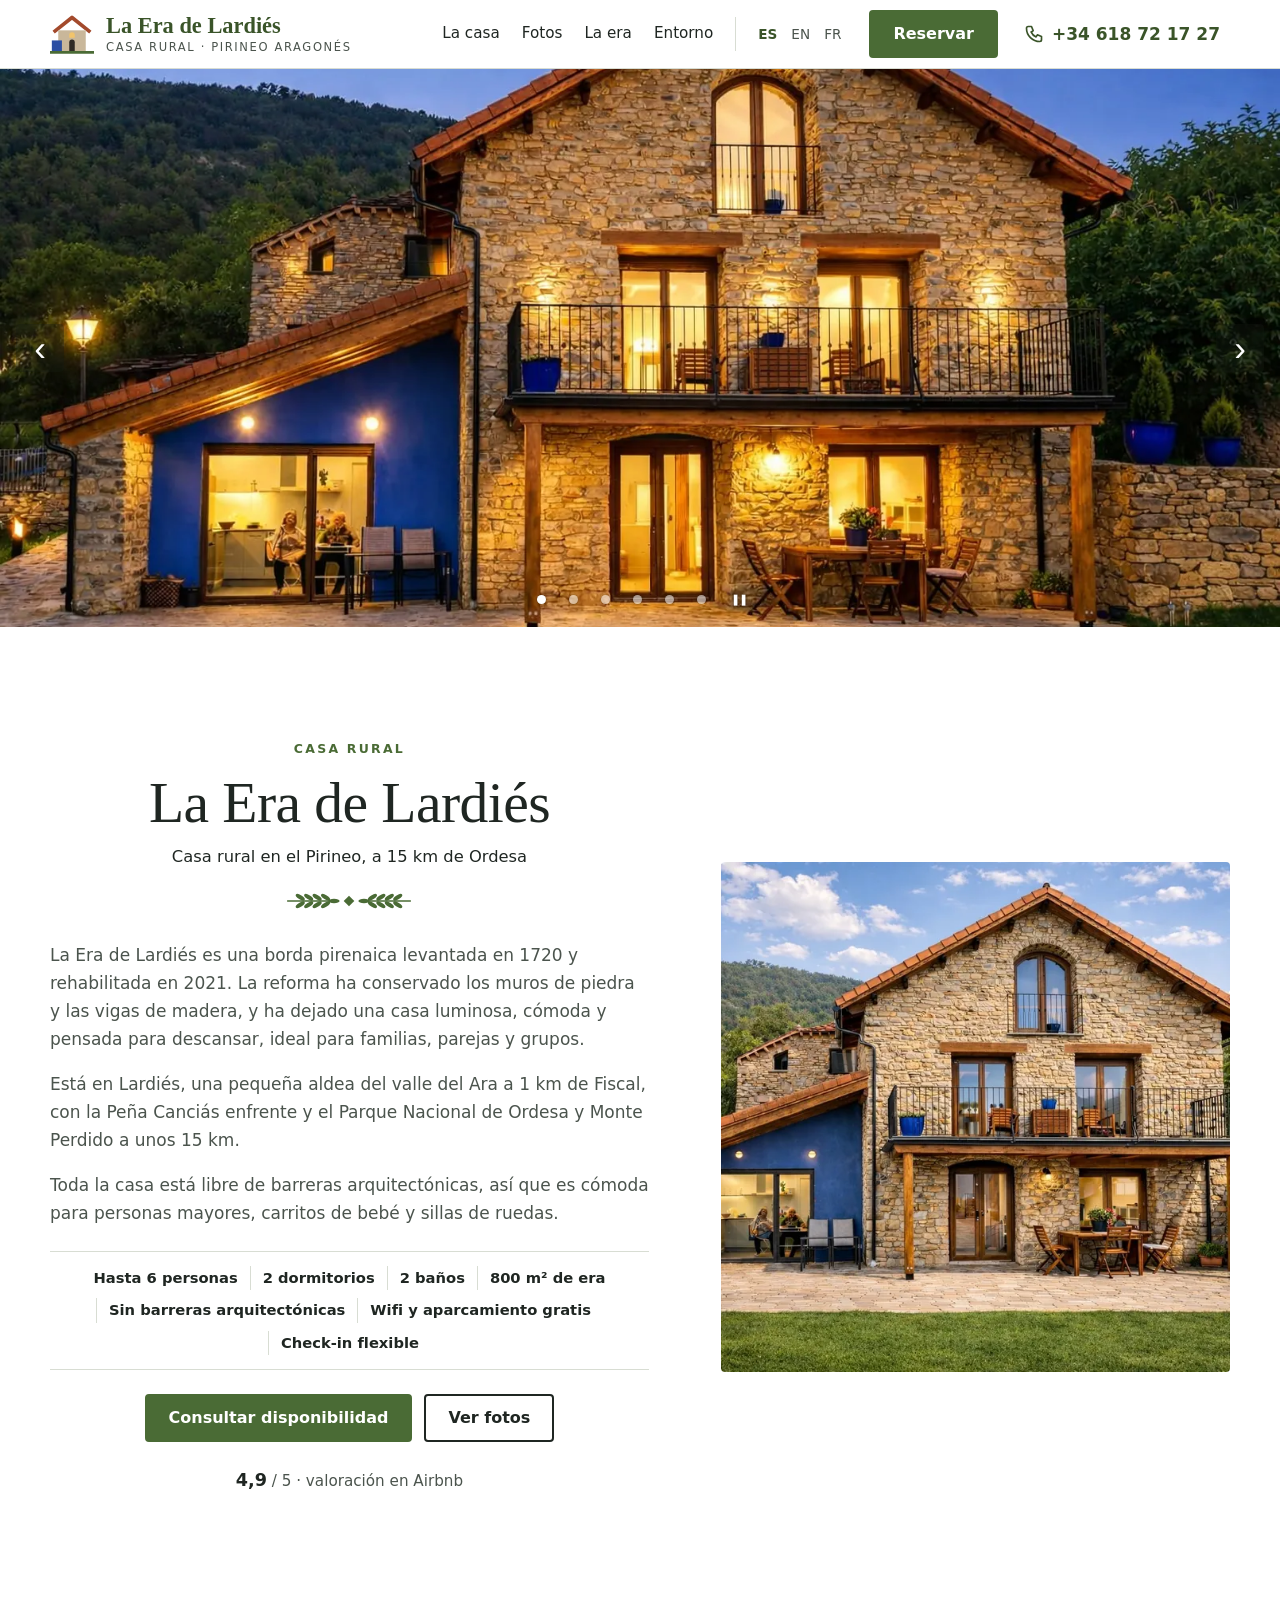
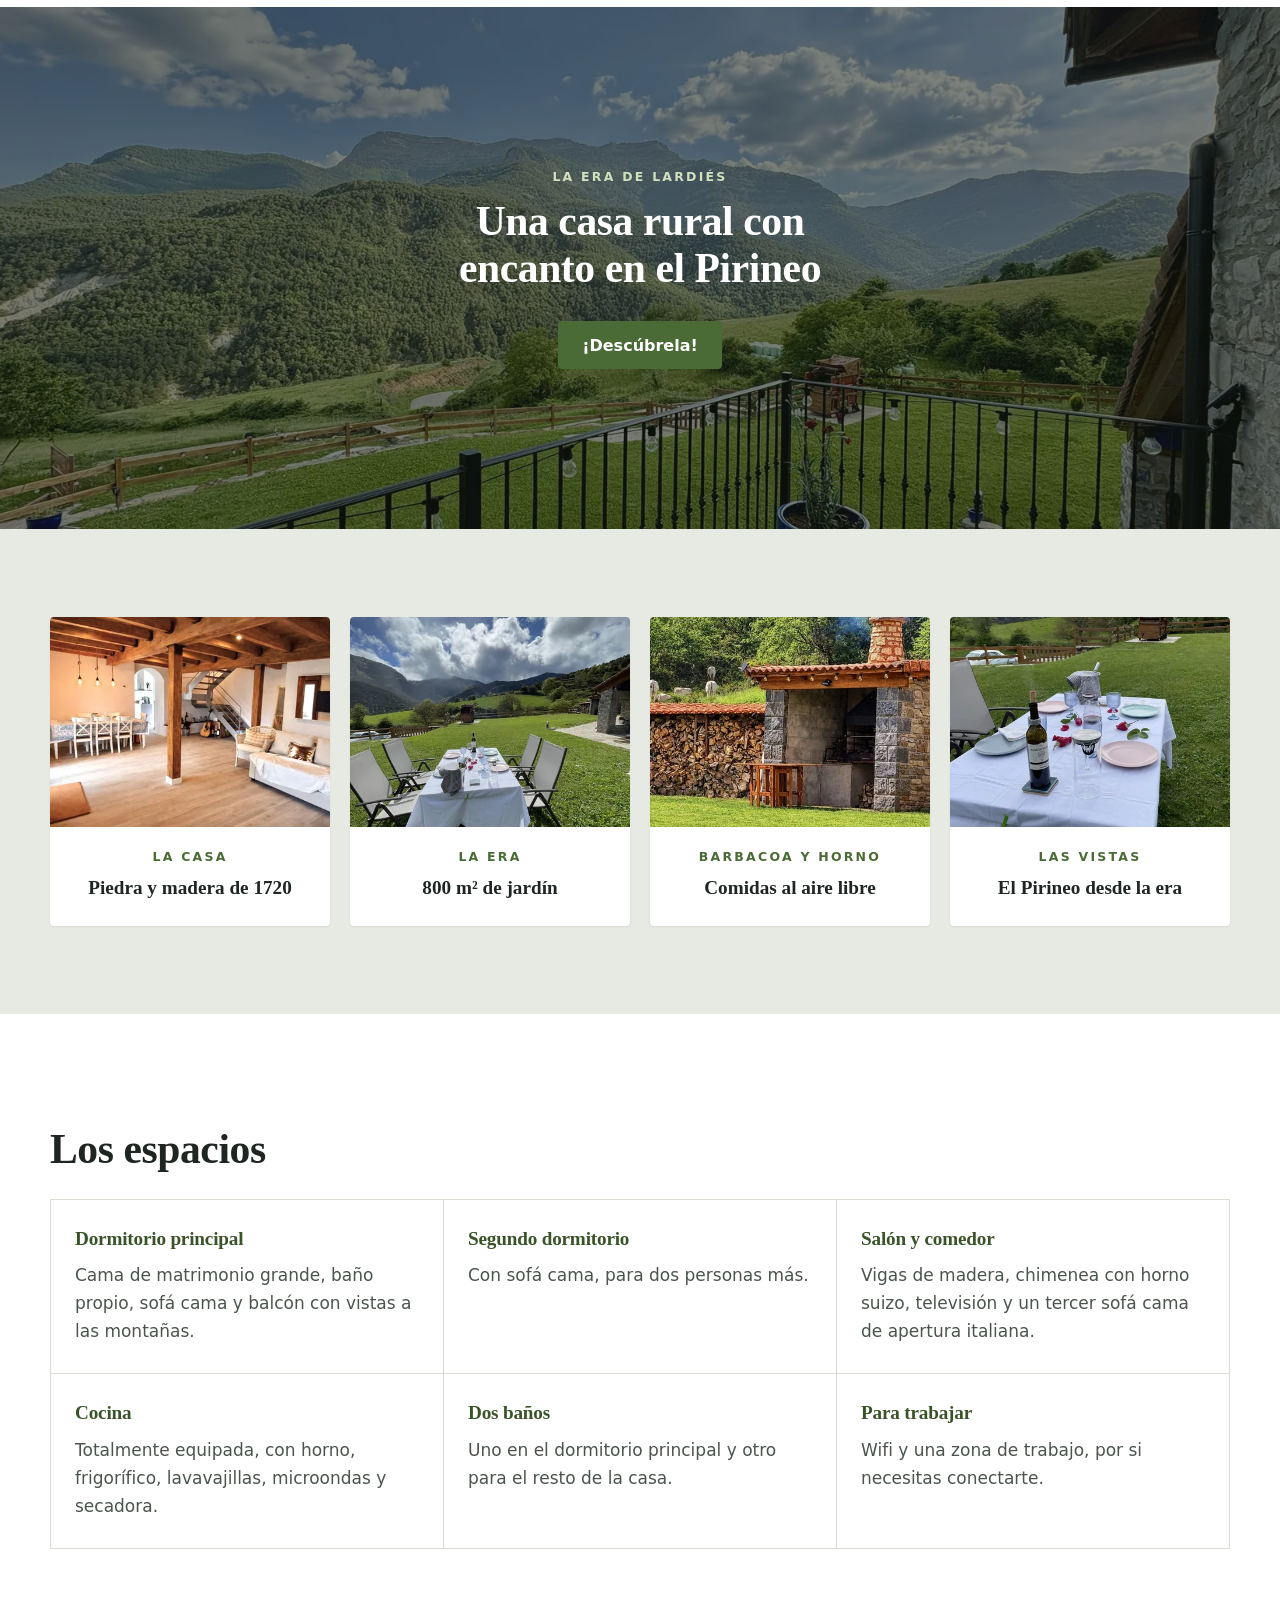
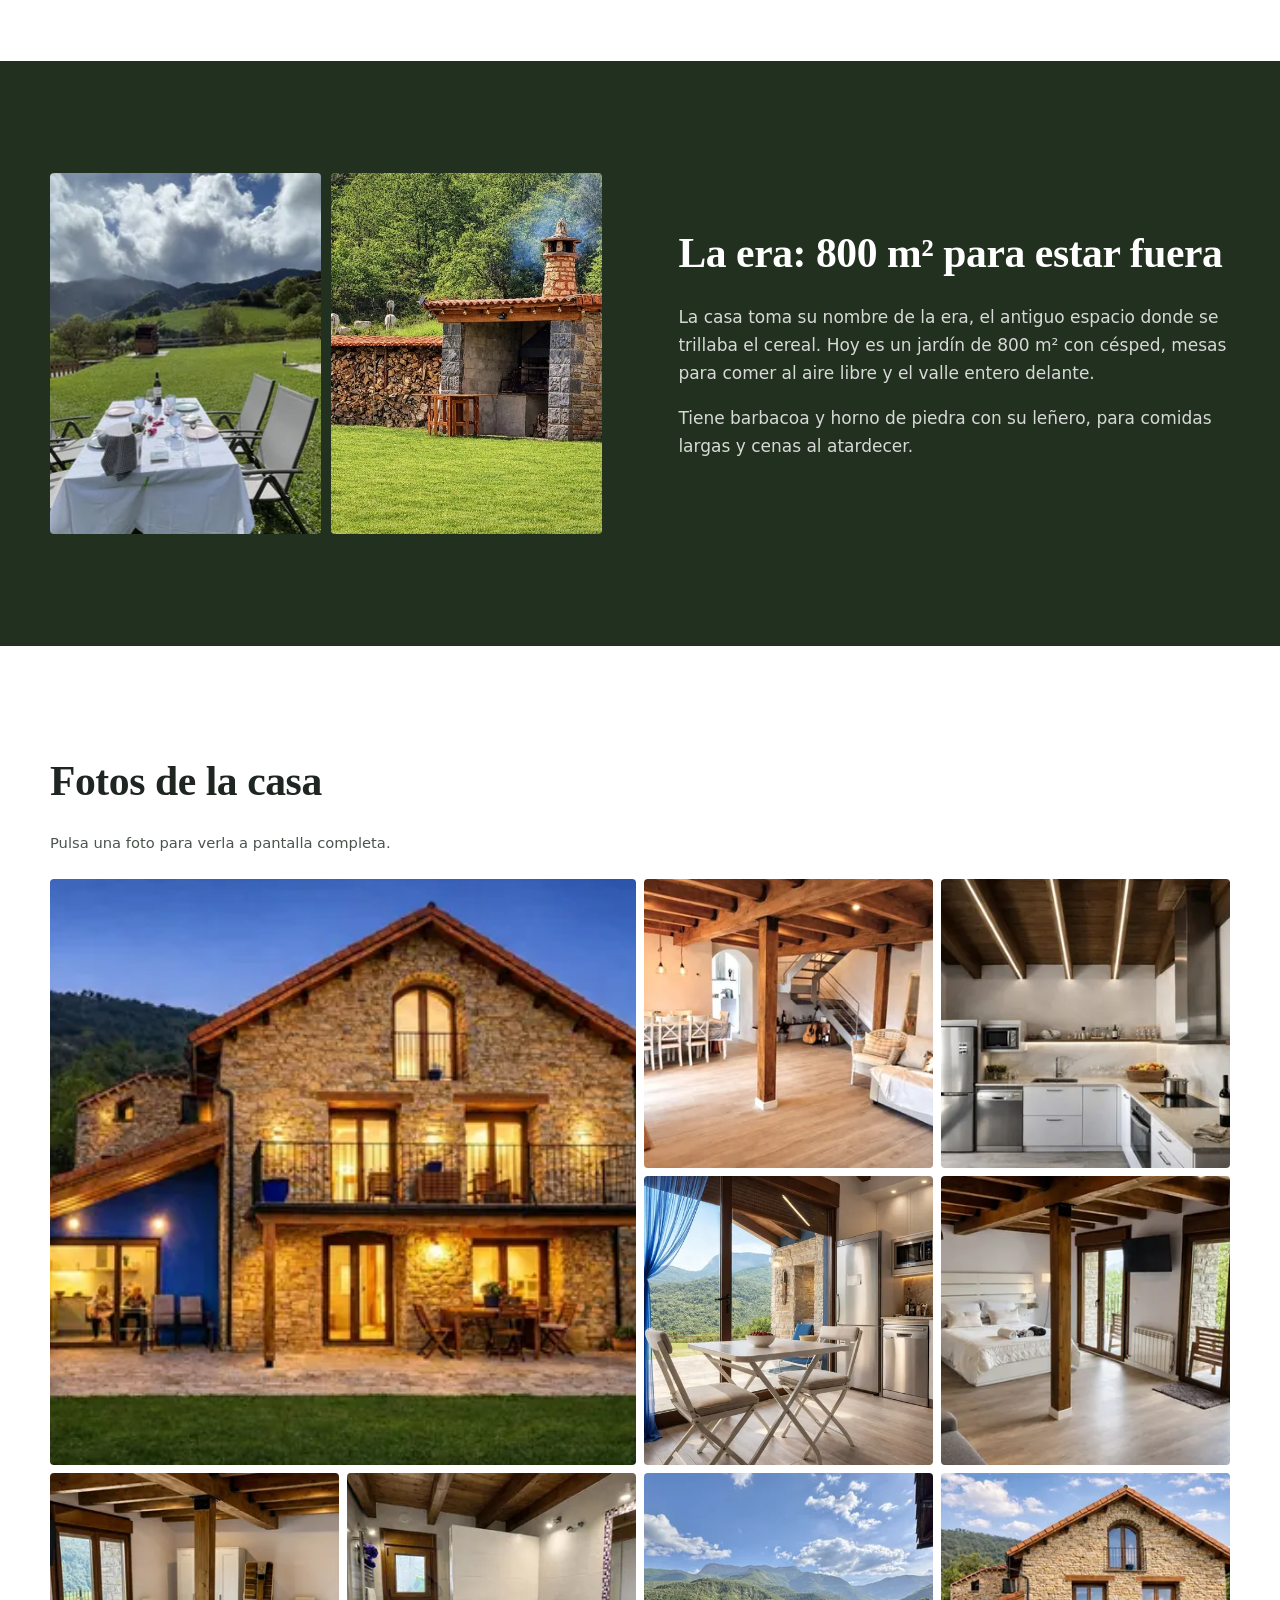
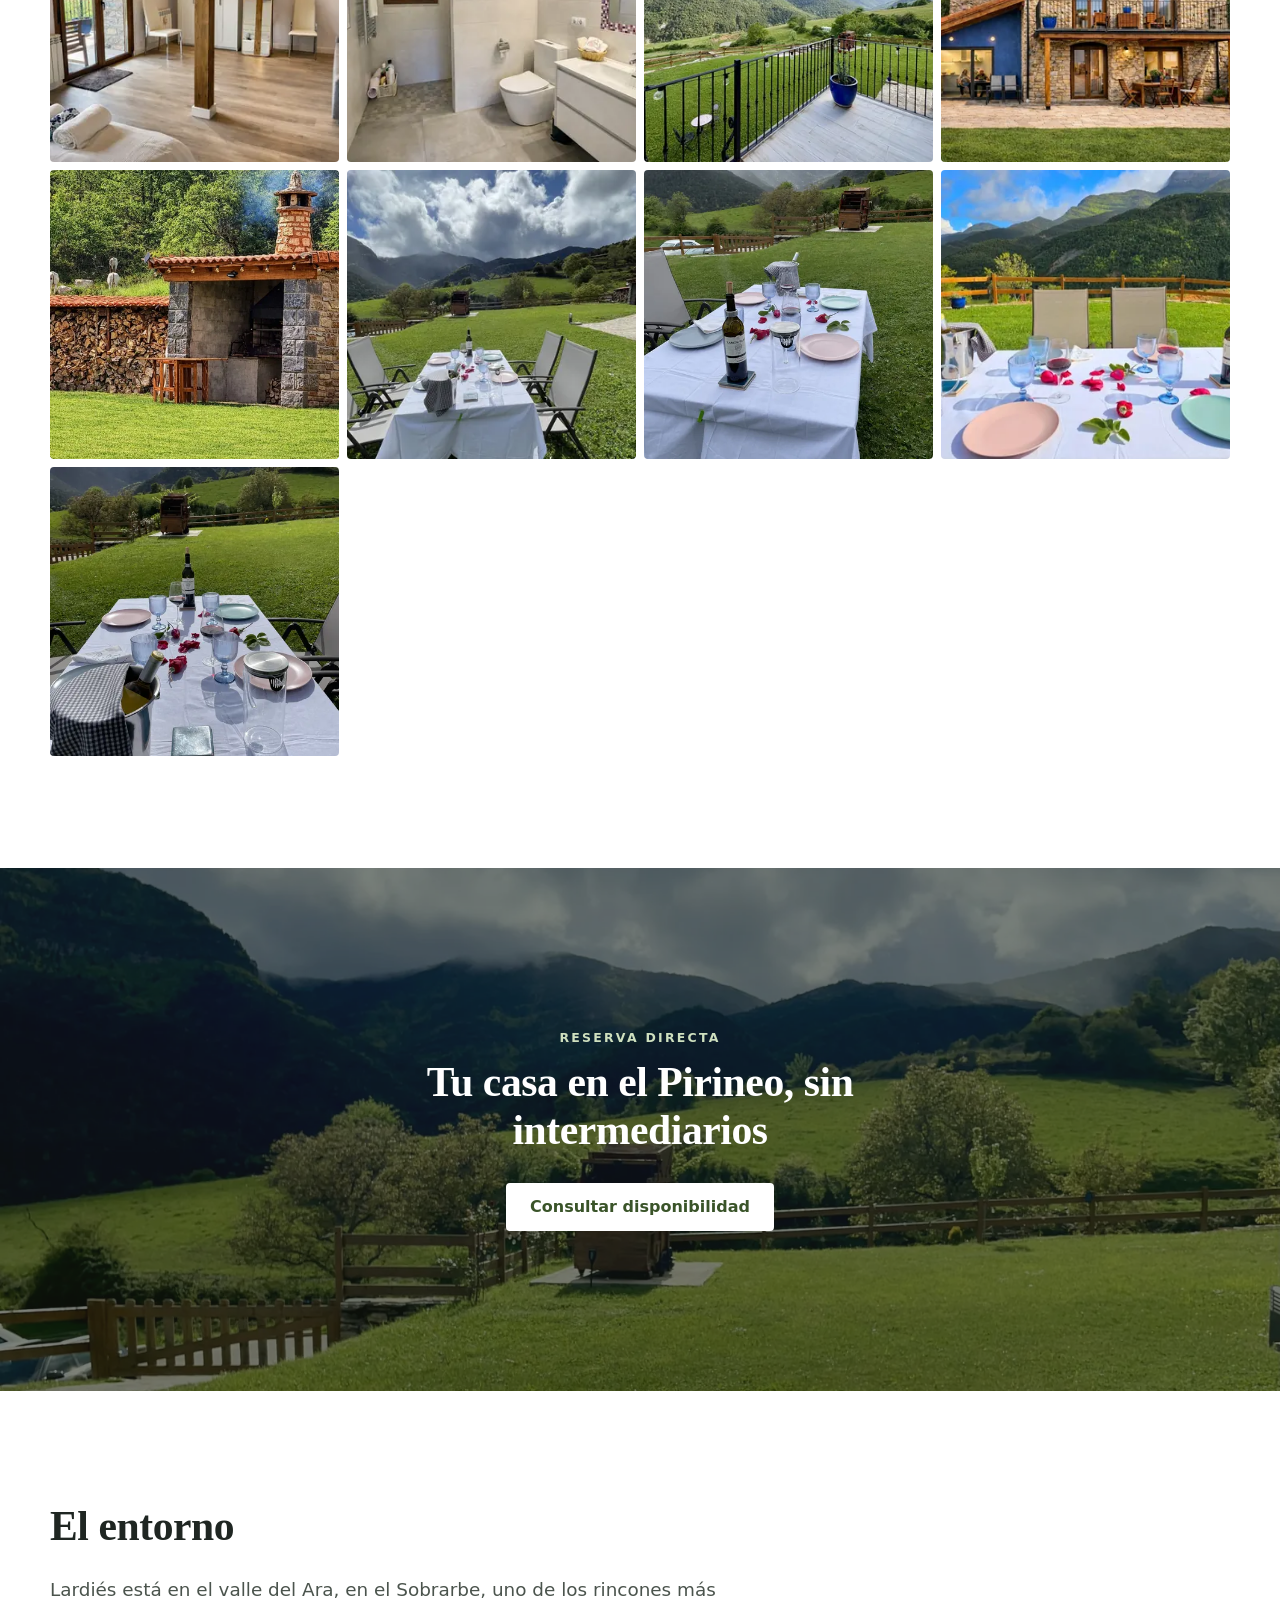
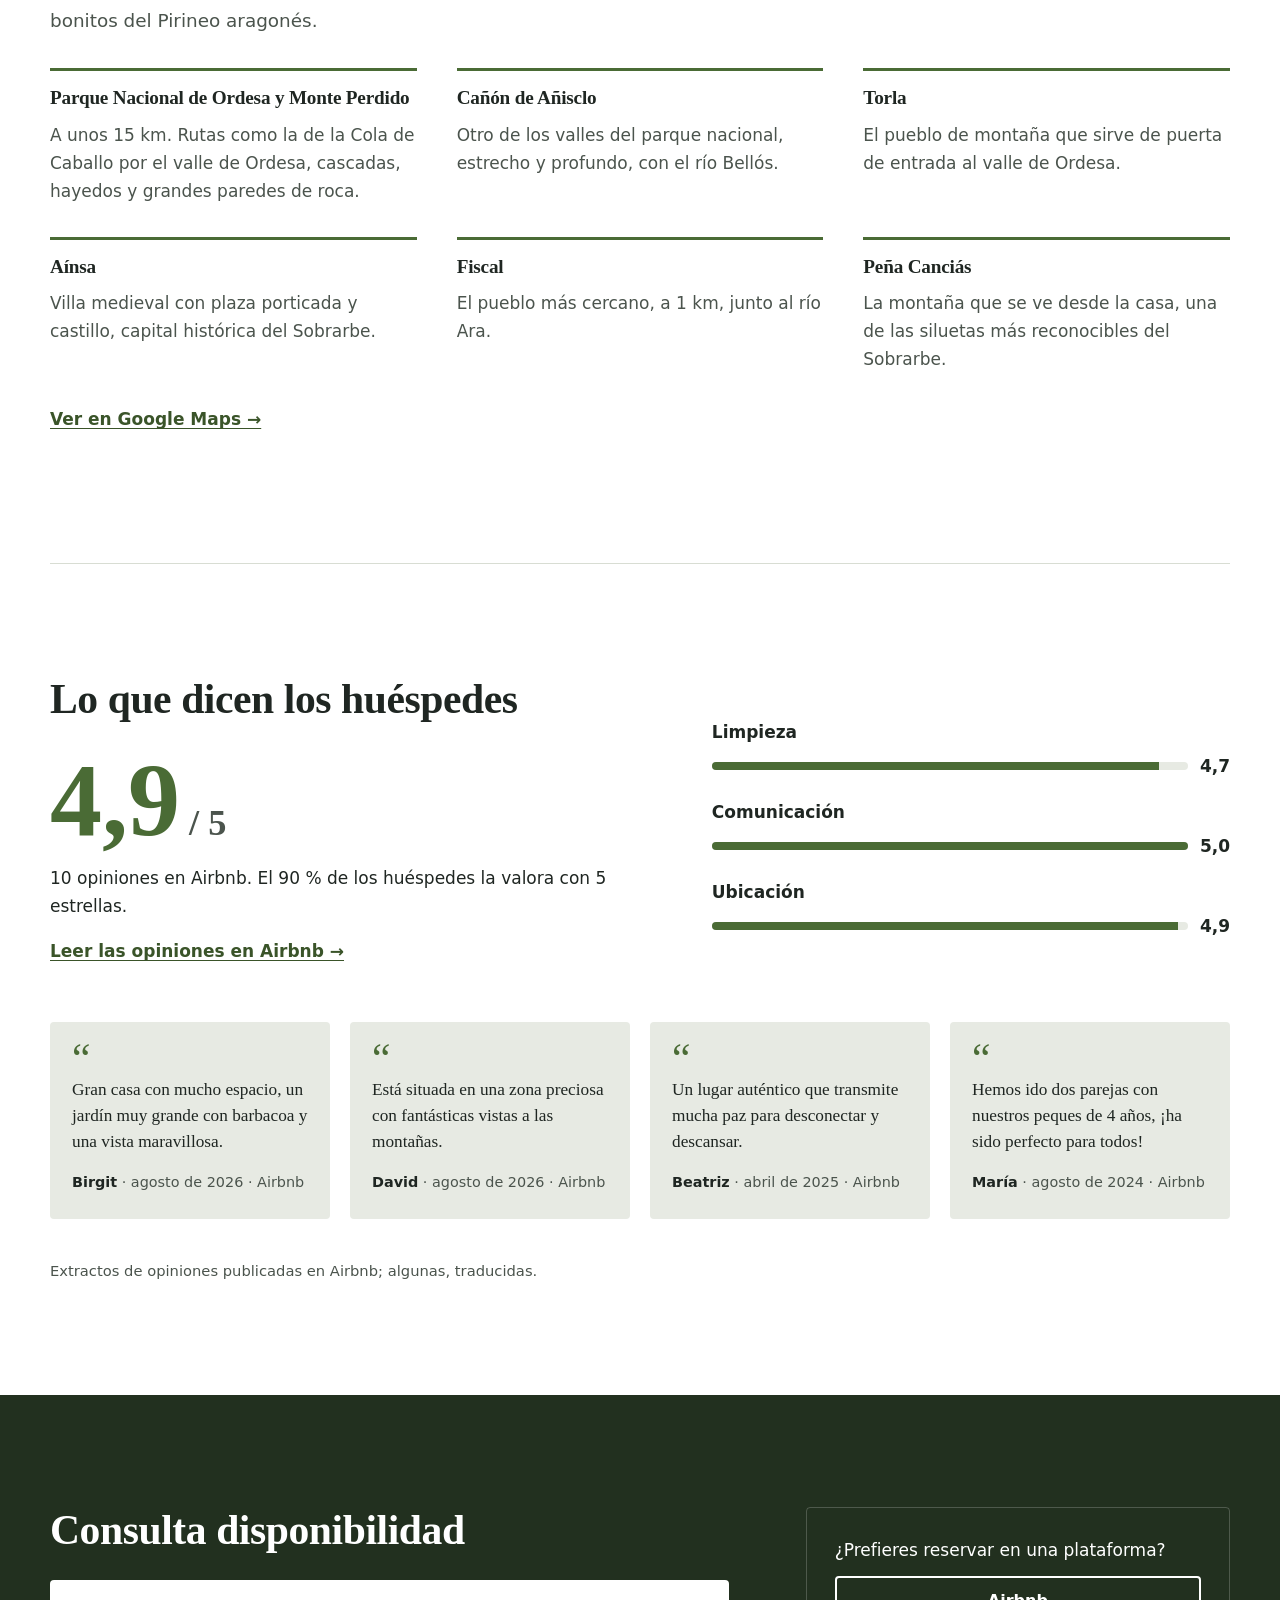
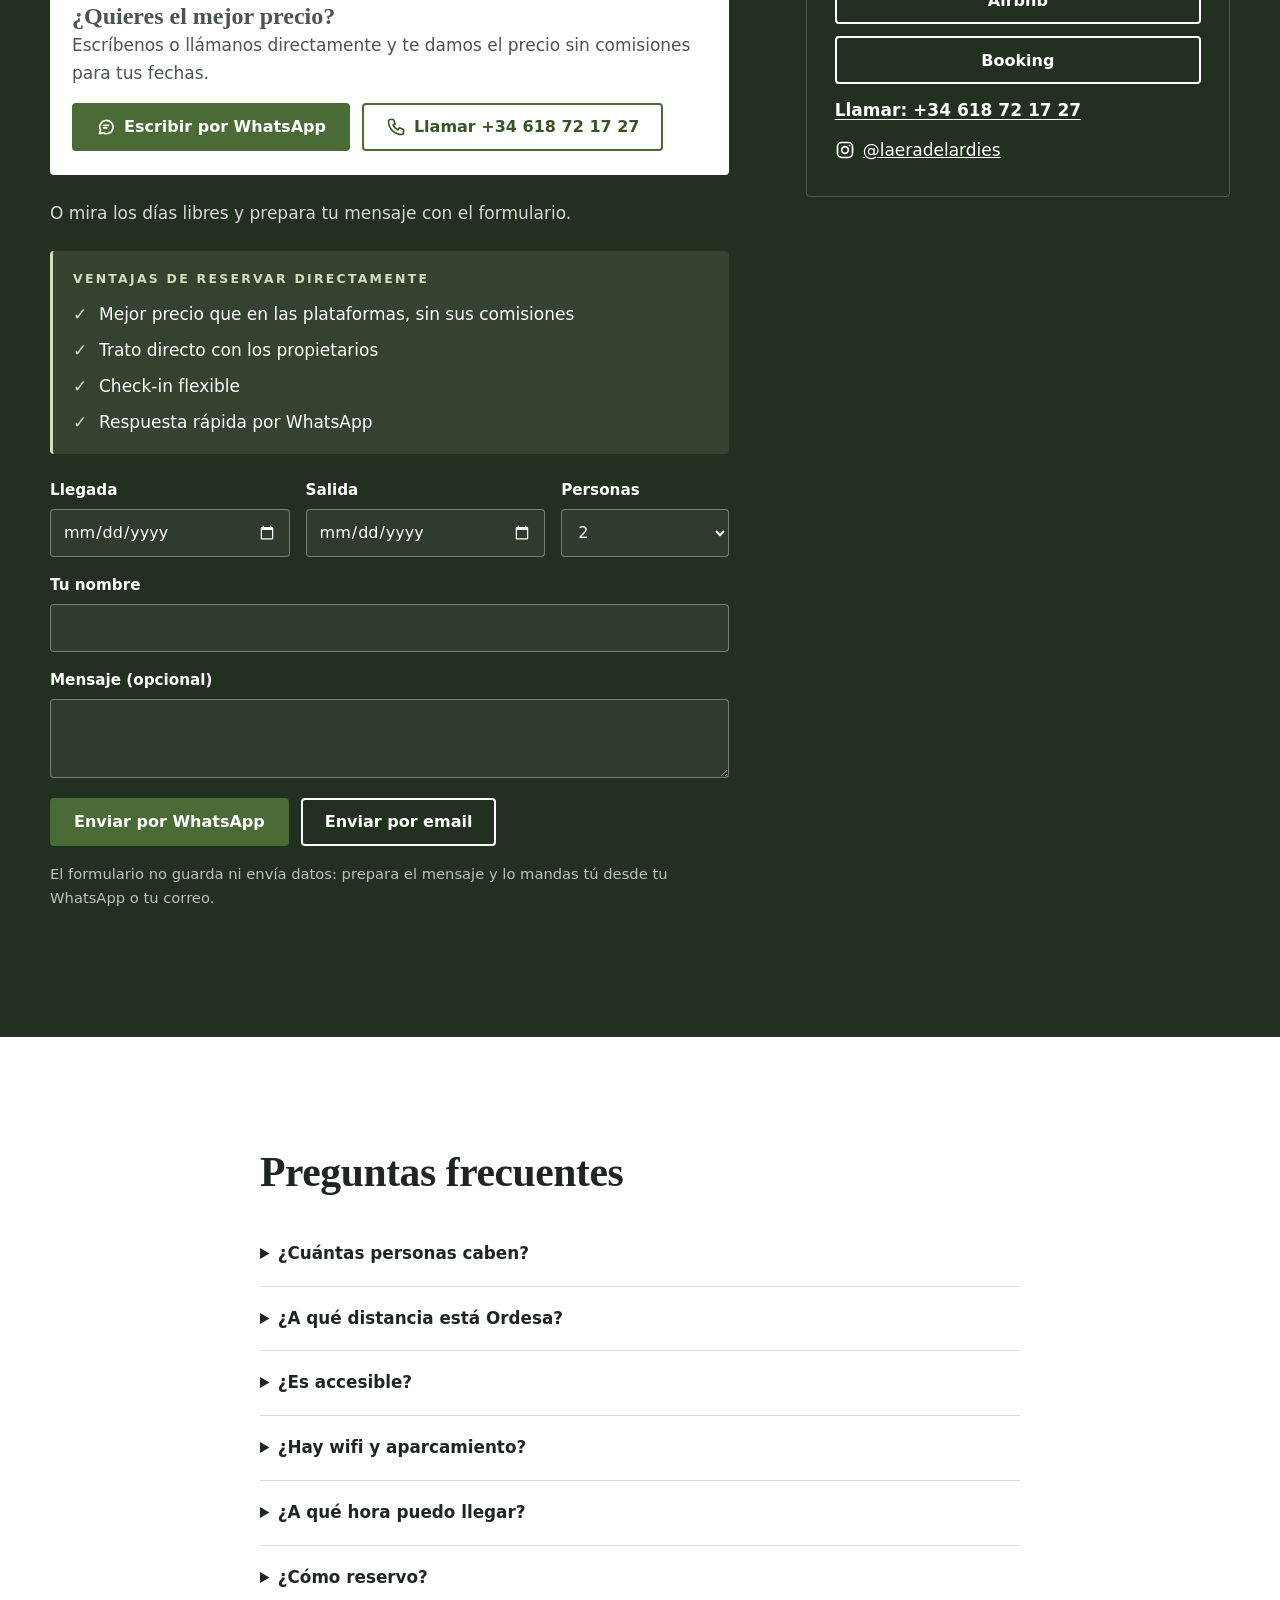
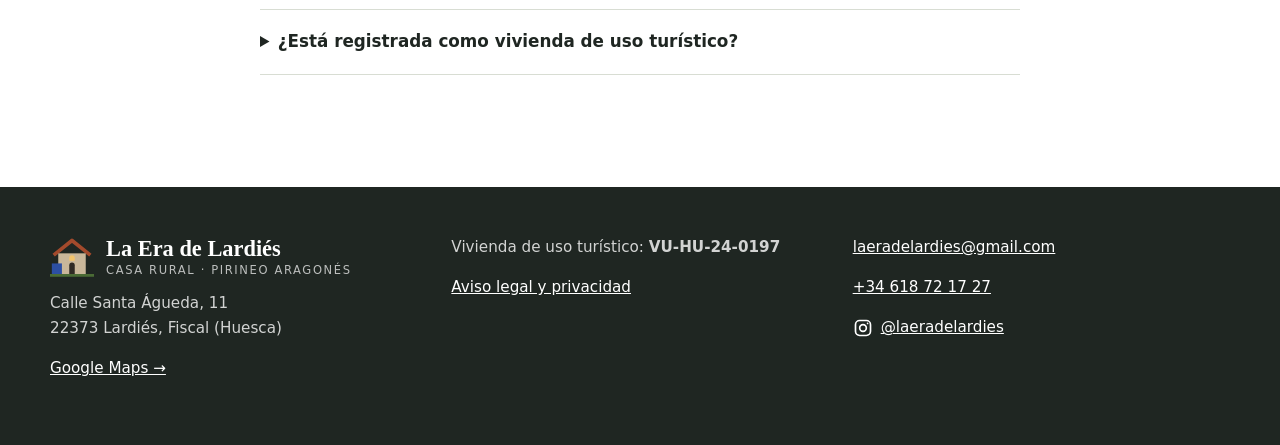
==== commit 0dcd992f: "Cambios de Galle: textos, fotos quitadas y recorte Salón: sofá cama de apertura italiana. Cocina: co" ====
--- a/index.html
+++ b/index.html
@@ -91,7 +91,7 @@
 <section class="destacados-fondo" aria-label="La casa">
   <div class="contenedor destacados">
     <a class="tarjeta" href="#espacios"><img src="/img/salon-comedor-vigas-1536.webp" srcset="/img/salon-comedor-vigas-480.webp 480w, /img/salon-comedor-vigas-960.webp 960w, /img/salon-comedor-vigas-1536.webp 1536w" sizes="(min-width: 900px) 25vw, (min-width: 600px) 50vw, 100vw" width="1536" height="1024" alt="Salón comedor con vigas de madera y escalera" loading="lazy" decoding="async"><span class="tarjeta-texto"><span class="antetitulo">La casa</span><span class="tarjeta-titulo">Piedra y madera de 1720</span></span></a>
-    <a class="tarjeta" href="#era"><img src="/img/era-jardin-montanas-1600.webp" srcset="/img/era-jardin-montanas-480.webp 480w, /img/era-jardin-montanas-960.webp 960w, /img/era-jardin-montanas-1600.webp 1600w" sizes="(min-width: 900px) 25vw, (min-width: 600px) 50vw, 100vw" width="1600" height="2133" alt="La era con mesa y sillas frente a las montañas" loading="lazy" decoding="async"><span class="tarjeta-texto"><span class="antetitulo">La era</span><span class="tarjeta-titulo">800 m² de jardín</span></span></a>
+    <a class="tarjeta" href="#era"><img src="/img/era-jardin-montanas-1600.webp" srcset="/img/era-jardin-montanas-480.webp 480w, /img/era-jardin-montanas-960.webp 960w, /img/era-jardin-montanas-1600.webp 1600w" sizes="(min-width: 900px) 25vw, (min-width: 600px) 50vw, 100vw" width="1600" height="1200" alt="La era con mesa y sillas frente a las montañas" loading="lazy" decoding="async"><span class="tarjeta-texto"><span class="antetitulo">La era</span><span class="tarjeta-titulo">800 m² de jardín</span></span></a>
     <a class="tarjeta" href="#era"><img src="/img/horno-barbacoa-lena-1024.webp" srcset="/img/horno-barbacoa-lena-480.webp 480w, /img/horno-barbacoa-lena-960.webp 960w, /img/horno-barbacoa-lena-1024.webp 1024w" sizes="(min-width: 900px) 25vw, (min-width: 600px) 50vw, 100vw" width="1024" height="1536" alt="Barbacoa y horno de piedra con leñero en la era" loading="lazy" decoding="async"><span class="tarjeta-texto"><span class="antetitulo">Barbacoa y horno</span><span class="tarjeta-titulo">Comidas al aire libre</span></span></a>
     <a class="tarjeta" href="#fotos"><img src="/img/era-mesa-pirineo-1600.webp" srcset="/img/era-mesa-pirineo-480.webp 480w, /img/era-mesa-pirineo-960.webp 960w, /img/era-mesa-pirineo-1600.webp 1600w" sizes="(min-width: 900px) 25vw, (min-width: 600px) 50vw, 100vw" width="1600" height="2133" alt="Mesa preparada en la era con el Pirineo al fondo" loading="lazy" decoding="async"><span class="tarjeta-texto"><span class="antetitulo">Las vistas</span><span class="tarjeta-titulo">El Pirineo desde la era</span></span></a>
   </div>
@@ -102,8 +102,8 @@
   <div class="espacios">
     <div class="espacio"><h3>Dormitorio principal</h3><p>Cama de matrimonio grande, baño propio, sofá cama y balcón con vistas a las montañas.</p></div>
     <div class="espacio"><h3>Segundo dormitorio</h3><p>Con sofá cama, para dos personas más.</p></div>
-    <div class="espacio"><h3>Salón y comedor</h3><p>Vigas de madera, chimenea con horno suizo, televisión y un tercer sofá cama.</p></div>
-    <div class="espacio"><h3>Cocina</h3><p>Totalmente equipada, con horno, frigorífico, lavavajillas y microondas.</p></div>
+    <div class="espacio"><h3>Salón y comedor</h3><p>Vigas de madera, chimenea con horno suizo, televisión y un tercer sofá cama de apertura italiana.</p></div>
+    <div class="espacio"><h3>Cocina</h3><p>Totalmente equipada, con horno, frigorífico, lavavajillas, microondas y secadora.</p></div>
     <div class="espacio"><h3>Dos baños</h3><p>Uno en el dormitorio principal y otro para el resto de la casa.</p></div>
     <div class="espacio"><h3>Para trabajar</h3><p>Wifi y una zona de trabajo, por si necesitas conectarte.</p></div>
   </div>
@@ -117,7 +117,7 @@
       <p>Tiene barbacoa y horno de piedra con su leñero, para comidas largas y cenas al atardecer.</p>
     </div>
     <div class="era-fotos">
-      <img src="/img/era-jardin-montanas-1600.webp" srcset="/img/era-jardin-montanas-480.webp 480w, /img/era-jardin-montanas-960.webp 960w, /img/era-jardin-montanas-1600.webp 1600w" sizes="(min-width: 900px) 25vw, 50vw" width="1600" height="2133" alt="La era con mesa y sillas frente a las montañas" loading="lazy" decoding="async">
+      <img src="/img/era-jardin-montanas-1600.webp" srcset="/img/era-jardin-montanas-480.webp 480w, /img/era-jardin-montanas-960.webp 960w, /img/era-jardin-montanas-1600.webp 1600w" sizes="(min-width: 900px) 25vw, 50vw" width="1600" height="1200" alt="La era con mesa y sillas frente a las montañas" loading="lazy" decoding="async">
       <img src="/img/horno-barbacoa-lena-1024.webp" srcset="/img/horno-barbacoa-lena-480.webp 480w, /img/horno-barbacoa-lena-960.webp 960w, /img/horno-barbacoa-lena-1024.webp 1024w" sizes="(min-width: 900px) 25vw, 50vw" width="1024" height="1536" alt="Barbacoa y horno de piedra con leñero en la era" loading="lazy" decoding="async">
     </div>
   </div>
@@ -134,16 +134,13 @@
     <button type="button" class="galeria-item" data-indice="4" data-grande="/img/dormitorio-balcon-1536.webp"><img src="/img/dormitorio-balcon-1536.webp" srcset="/img/dormitorio-balcon-480.webp 480w, /img/dormitorio-balcon-960.webp 960w, /img/dormitorio-balcon-1536.webp 1536w" sizes="(min-width: 900px) 25vw, 50vw" width="1536" height="1024" alt="Dormitorio con salida al balcón" loading="lazy" decoding="async"></button>
     <button type="button" class="galeria-item" data-indice="5" data-grande="/img/dormitorio-principal-1536.webp"><img src="/img/dormitorio-principal-1536.webp" srcset="/img/dormitorio-principal-480.webp 480w, /img/dormitorio-principal-960.webp 960w, /img/dormitorio-principal-1536.webp 1536w" sizes="(min-width: 900px) 25vw, 50vw" width="1536" height="1024" alt="Dormitorio principal con sofá cama" loading="lazy" decoding="async"></button>
     <button type="button" class="galeria-item" data-indice="6" data-grande="/img/bano-1536.webp"><img src="/img/bano-1536.webp" srcset="/img/bano-480.webp 480w, /img/bano-960.webp 960w, /img/bano-1536.webp 1536w" sizes="(min-width: 900px) 25vw, 50vw" width="1536" height="1024" alt="Baño completo" loading="lazy" decoding="async"></button>
-    <button type="button" class="galeria-item" data-indice="7" data-grande="/img/cocina-equipada-1024.webp"><img src="/img/cocina-equipada-1024.webp" srcset="/img/cocina-equipada-480.webp 480w, /img/cocina-equipada-960.webp 960w, /img/cocina-equipada-1024.webp 1024w" sizes="(min-width: 900px) 25vw, 50vw" width="1024" height="1426" alt="Cocina con frigorífico, horno y lavavajillas" loading="lazy" decoding="async"></button>
-    <button type="button" class="galeria-item" data-indice="8" data-grande="/img/balcon-vistas-valle-1600.webp"><img src="/img/balcon-vistas-valle-1600.webp" srcset="/img/balcon-vistas-valle-480.webp 480w, /img/balcon-vistas-valle-960.webp 960w, /img/balcon-vistas-valle-1600.webp 1600w" sizes="(min-width: 900px) 25vw, 50vw" width="1600" height="1200" alt="Balcón con vistas al valle y a las montañas del Pirineo" loading="lazy" decoding="async"></button>
-    <button type="button" class="galeria-item" data-indice="9" data-grande="/img/fachada-piedra-1536.webp"><img src="/img/fachada-piedra-1536.webp" srcset="/img/fachada-piedra-480.webp 480w, /img/fachada-piedra-960.webp 960w, /img/fachada-piedra-1536.webp 1536w" sizes="(min-width: 900px) 25vw, 50vw" width="1536" height="1024" alt="Fachada de piedra con balcón de madera y pared azul" loading="lazy" decoding="async"></button>
-    <button type="button" class="galeria-item" data-indice="10" data-grande="/img/horno-barbacoa-lena-1024.webp"><img src="/img/horno-barbacoa-lena-1024.webp" srcset="/img/horno-barbacoa-lena-480.webp 480w, /img/horno-barbacoa-lena-960.webp 960w, /img/horno-barbacoa-lena-1024.webp 1024w" sizes="(min-width: 900px) 25vw, 50vw" width="1024" height="1536" alt="Barbacoa y horno de piedra con leñero en la era" loading="lazy" decoding="async"></button>
-    <button type="button" class="galeria-item" data-indice="11" data-grande="/img/era-jardin-montanas-1600.webp"><img src="/img/era-jardin-montanas-1600.webp" srcset="/img/era-jardin-montanas-480.webp 480w, /img/era-jardin-montanas-960.webp 960w, /img/era-jardin-montanas-1600.webp 1600w" sizes="(min-width: 900px) 25vw, 50vw" width="1600" height="2133" alt="La era con mesa y sillas frente a las montañas" loading="lazy" decoding="async"></button>
-    <button type="button" class="galeria-item" data-indice="12" data-grande="/img/era-mesa-pirineo-1600.webp"><img src="/img/era-mesa-pirineo-1600.webp" srcset="/img/era-mesa-pirineo-480.webp 480w, /img/era-mesa-pirineo-960.webp 960w, /img/era-mesa-pirineo-1600.webp 1600w" sizes="(min-width: 900px) 25vw, 50vw" width="1600" height="2133" alt="Mesa preparada en la era con el Pirineo al fondo" loading="lazy" decoding="async"></button>
-    <button type="button" class="galeria-item" data-indice="13" data-grande="/img/comida-era-valle-1080.webp"><img src="/img/comida-era-valle-1080.webp" srcset="/img/comida-era-valle-480.webp 480w, /img/comida-era-valle-960.webp 960w, /img/comida-era-valle-1080.webp 1080w" sizes="(min-width: 900px) 25vw, 50vw" width="1080" height="779" alt="Mesa con vino y vistas al valle" loading="lazy" decoding="async"></button>
-    <button type="button" class="galeria-item" data-indice="14" data-grande="/img/mesa-era-vistas-1600.webp"><img src="/img/mesa-era-vistas-1600.webp" srcset="/img/mesa-era-vistas-480.webp 480w, /img/mesa-era-vistas-960.webp 960w, /img/mesa-era-vistas-1600.webp 1600w" sizes="(min-width: 900px) 25vw, 50vw" width="1600" height="2133" alt="Comida al aire libre en la era" loading="lazy" decoding="async"></button>
-    <button type="button" class="galeria-item" data-indice="15" data-grande="/img/mesa-ceramica-1600.webp"><img src="/img/mesa-ceramica-1600.webp" srcset="/img/mesa-ceramica-480.webp 480w, /img/mesa-ceramica-960.webp 960w, /img/mesa-ceramica-1600.webp 1600w" sizes="(min-width: 900px) 25vw, 50vw" width="1600" height="2134" alt="Mesa con vajilla de cerámica en el jardín" loading="lazy" decoding="async"></button>
-    <button type="button" class="galeria-item" data-indice="16" data-grande="/img/cielo-valle-1600.webp"><img src="/img/cielo-valle-1600.webp" srcset="/img/cielo-valle-480.webp 480w, /img/cielo-valle-960.webp 960w, /img/cielo-valle-1600.webp 1600w" sizes="(min-width: 900px) 25vw, 50vw" width="1600" height="2647" alt="Cielo y valle desde la era" loading="lazy" decoding="async"></button>
+    <button type="button" class="galeria-item" data-indice="7" data-grande="/img/balcon-vistas-valle-1600.webp"><img src="/img/balcon-vistas-valle-1600.webp" srcset="/img/balcon-vistas-valle-480.webp 480w, /img/balcon-vistas-valle-960.webp 960w, /img/balcon-vistas-valle-1600.webp 1600w" sizes="(min-width: 900px) 25vw, 50vw" width="1600" height="1200" alt="Balcón con vistas al valle y a las montañas del Pirineo" loading="lazy" decoding="async"></button>
+    <button type="button" class="galeria-item" data-indice="8" data-grande="/img/fachada-piedra-1536.webp"><img src="/img/fachada-piedra-1536.webp" srcset="/img/fachada-piedra-480.webp 480w, /img/fachada-piedra-960.webp 960w, /img/fachada-piedra-1536.webp 1536w" sizes="(min-width: 900px) 25vw, 50vw" width="1536" height="1024" alt="Fachada de piedra con balcón de madera y pared azul" loading="lazy" decoding="async"></button>
+    <button type="button" class="galeria-item" data-indice="9" data-grande="/img/horno-barbacoa-lena-1024.webp"><img src="/img/horno-barbacoa-lena-1024.webp" srcset="/img/horno-barbacoa-lena-480.webp 480w, /img/horno-barbacoa-lena-960.webp 960w, /img/horno-barbacoa-lena-1024.webp 1024w" sizes="(min-width: 900px) 25vw, 50vw" width="1024" height="1536" alt="Barbacoa y horno de piedra con leñero en la era" loading="lazy" decoding="async"></button>
+    <button type="button" class="galeria-item" data-indice="10" data-grande="/img/era-jardin-montanas-1600.webp"><img src="/img/era-jardin-montanas-1600.webp" srcset="/img/era-jardin-montanas-480.webp 480w, /img/era-jardin-montanas-960.webp 960w, /img/era-jardin-montanas-1600.webp 1600w" sizes="(min-width: 900px) 25vw, 50vw" width="1600" height="1200" alt="La era con mesa y sillas frente a las montañas" loading="lazy" decoding="async"></button>
+    <button type="button" class="galeria-item" data-indice="11" data-grande="/img/era-mesa-pirineo-1600.webp"><img src="/img/era-mesa-pirineo-1600.webp" srcset="/img/era-mesa-pirineo-480.webp 480w, /img/era-mesa-pirineo-960.webp 960w, /img/era-mesa-pirineo-1600.webp 1600w" sizes="(min-width: 900px) 25vw, 50vw" width="1600" height="2133" alt="Mesa preparada en la era con el Pirineo al fondo" loading="lazy" decoding="async"></button>
+    <button type="button" class="galeria-item" data-indice="12" data-grande="/img/comida-era-valle-1080.webp"><img src="/img/comida-era-valle-1080.webp" srcset="/img/comida-era-valle-480.webp 480w, /img/comida-era-valle-960.webp 960w, /img/comida-era-valle-1080.webp 1080w" sizes="(min-width: 900px) 25vw, 50vw" width="1080" height="779" alt="Mesa con vino y vistas al valle" loading="lazy" decoding="async"></button>
+    <button type="button" class="galeria-item" data-indice="13" data-grande="/img/mesa-era-vistas-1600.webp"><img src="/img/mesa-era-vistas-1600.webp" srcset="/img/mesa-era-vistas-480.webp 480w, /img/mesa-era-vistas-960.webp 960w, /img/mesa-era-vistas-1600.webp 1600w" sizes="(min-width: 900px) 25vw, 50vw" width="1600" height="2133" alt="Comida al aire libre en la era" loading="lazy" decoding="async"></button>
   </div>
   <dialog class="visor" aria-label="Fotos de la casa">
     <img alt="">
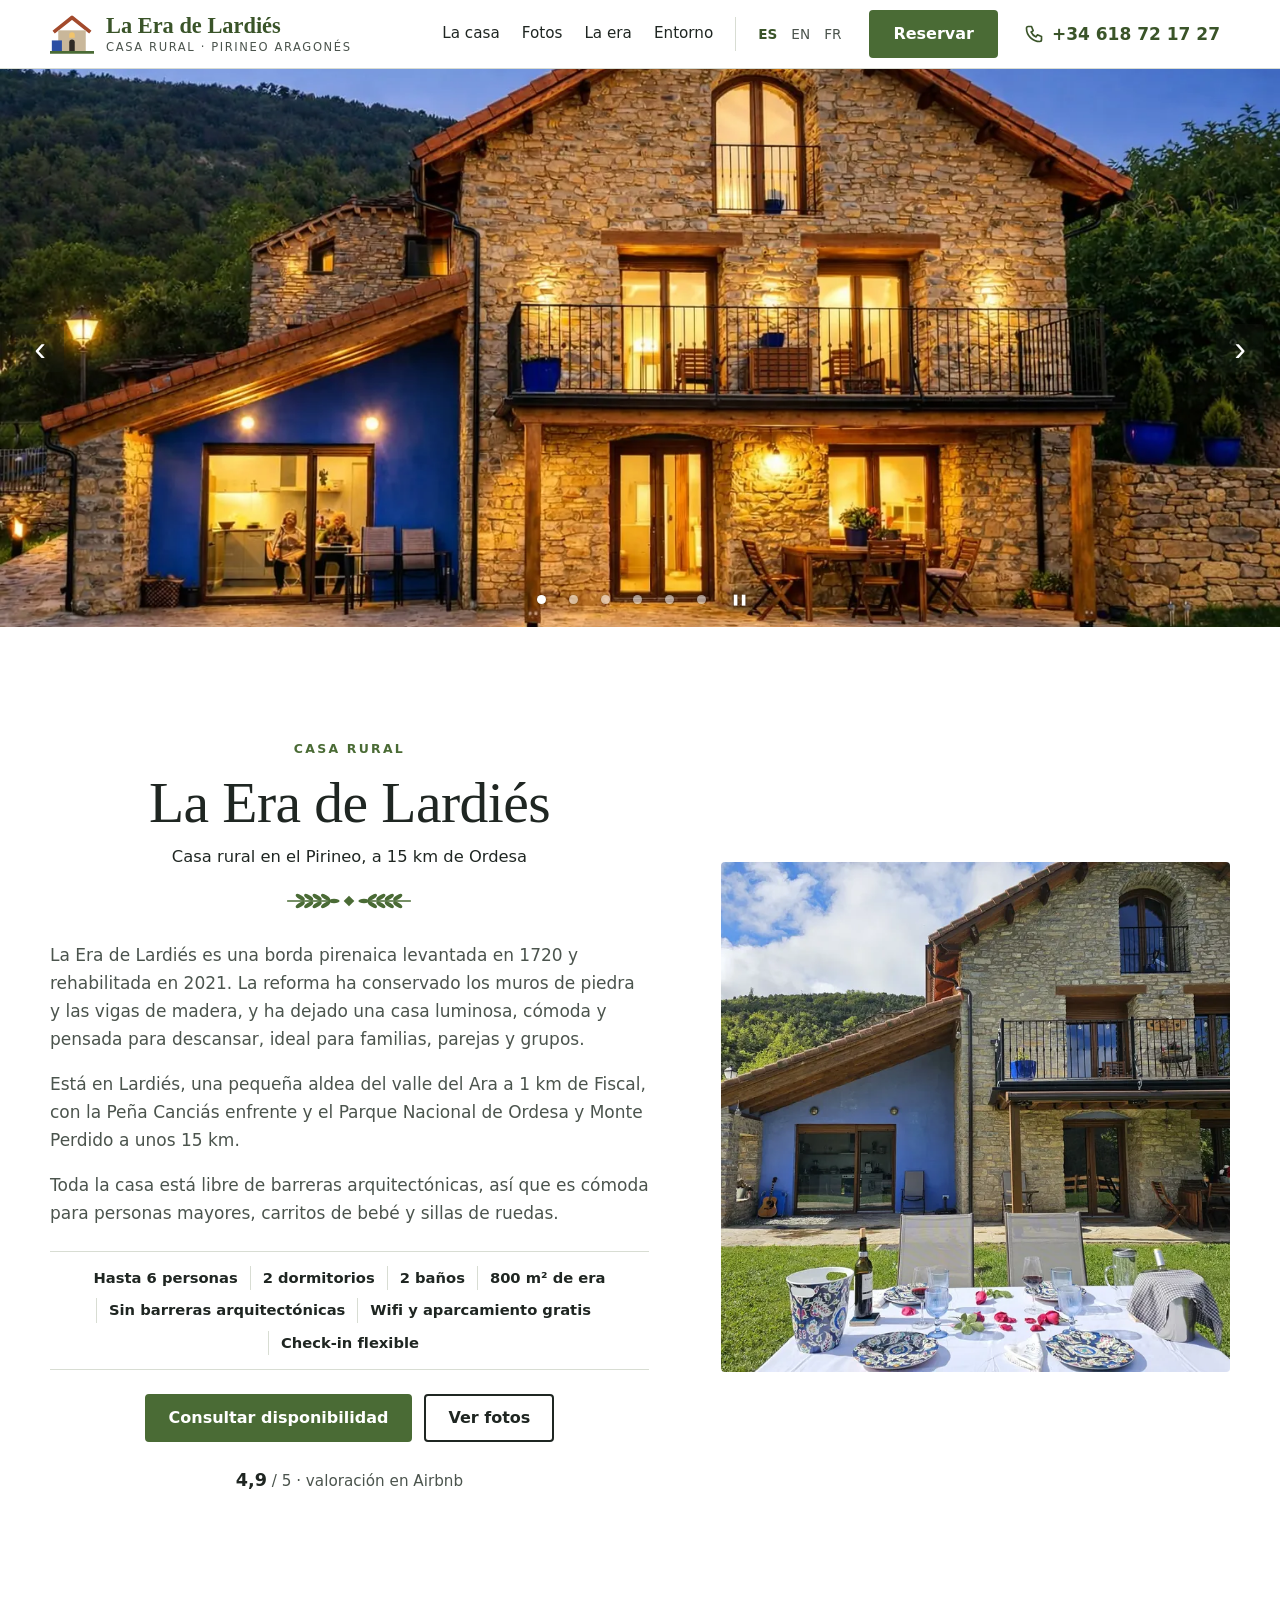
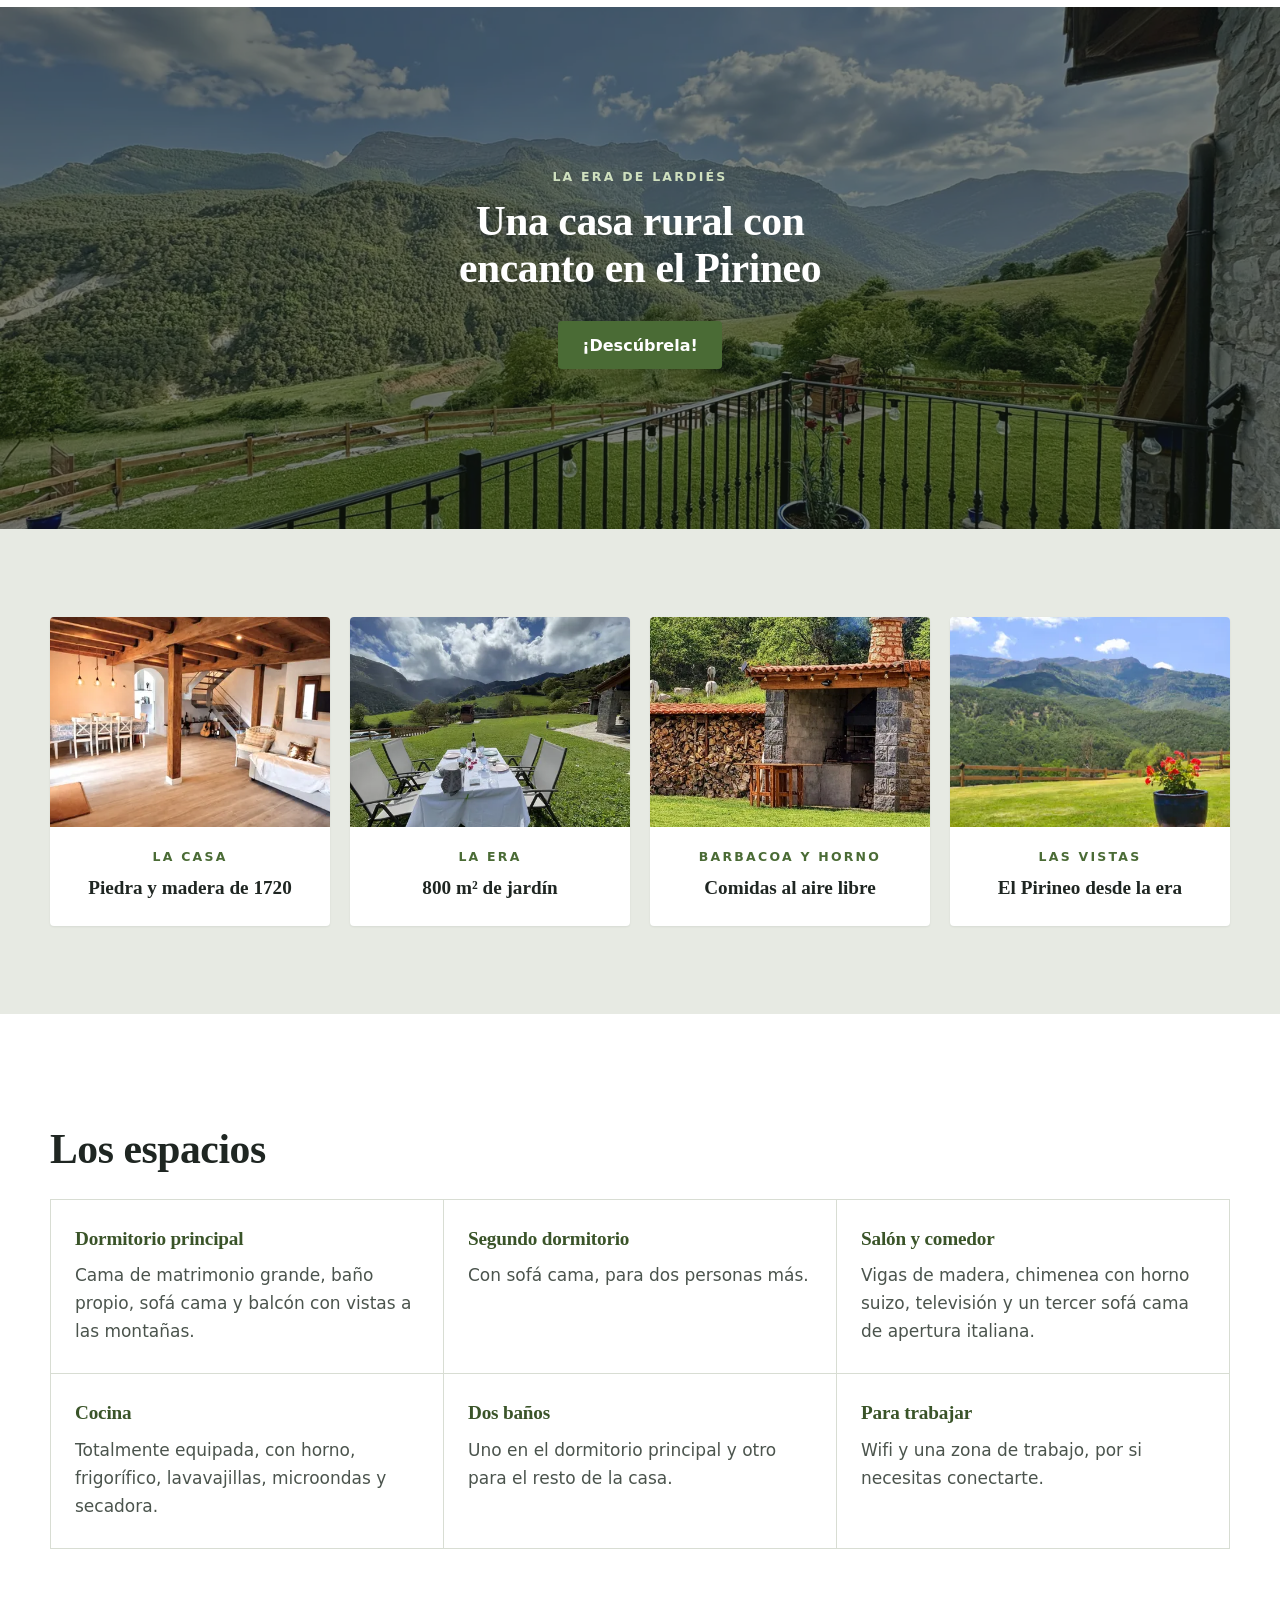
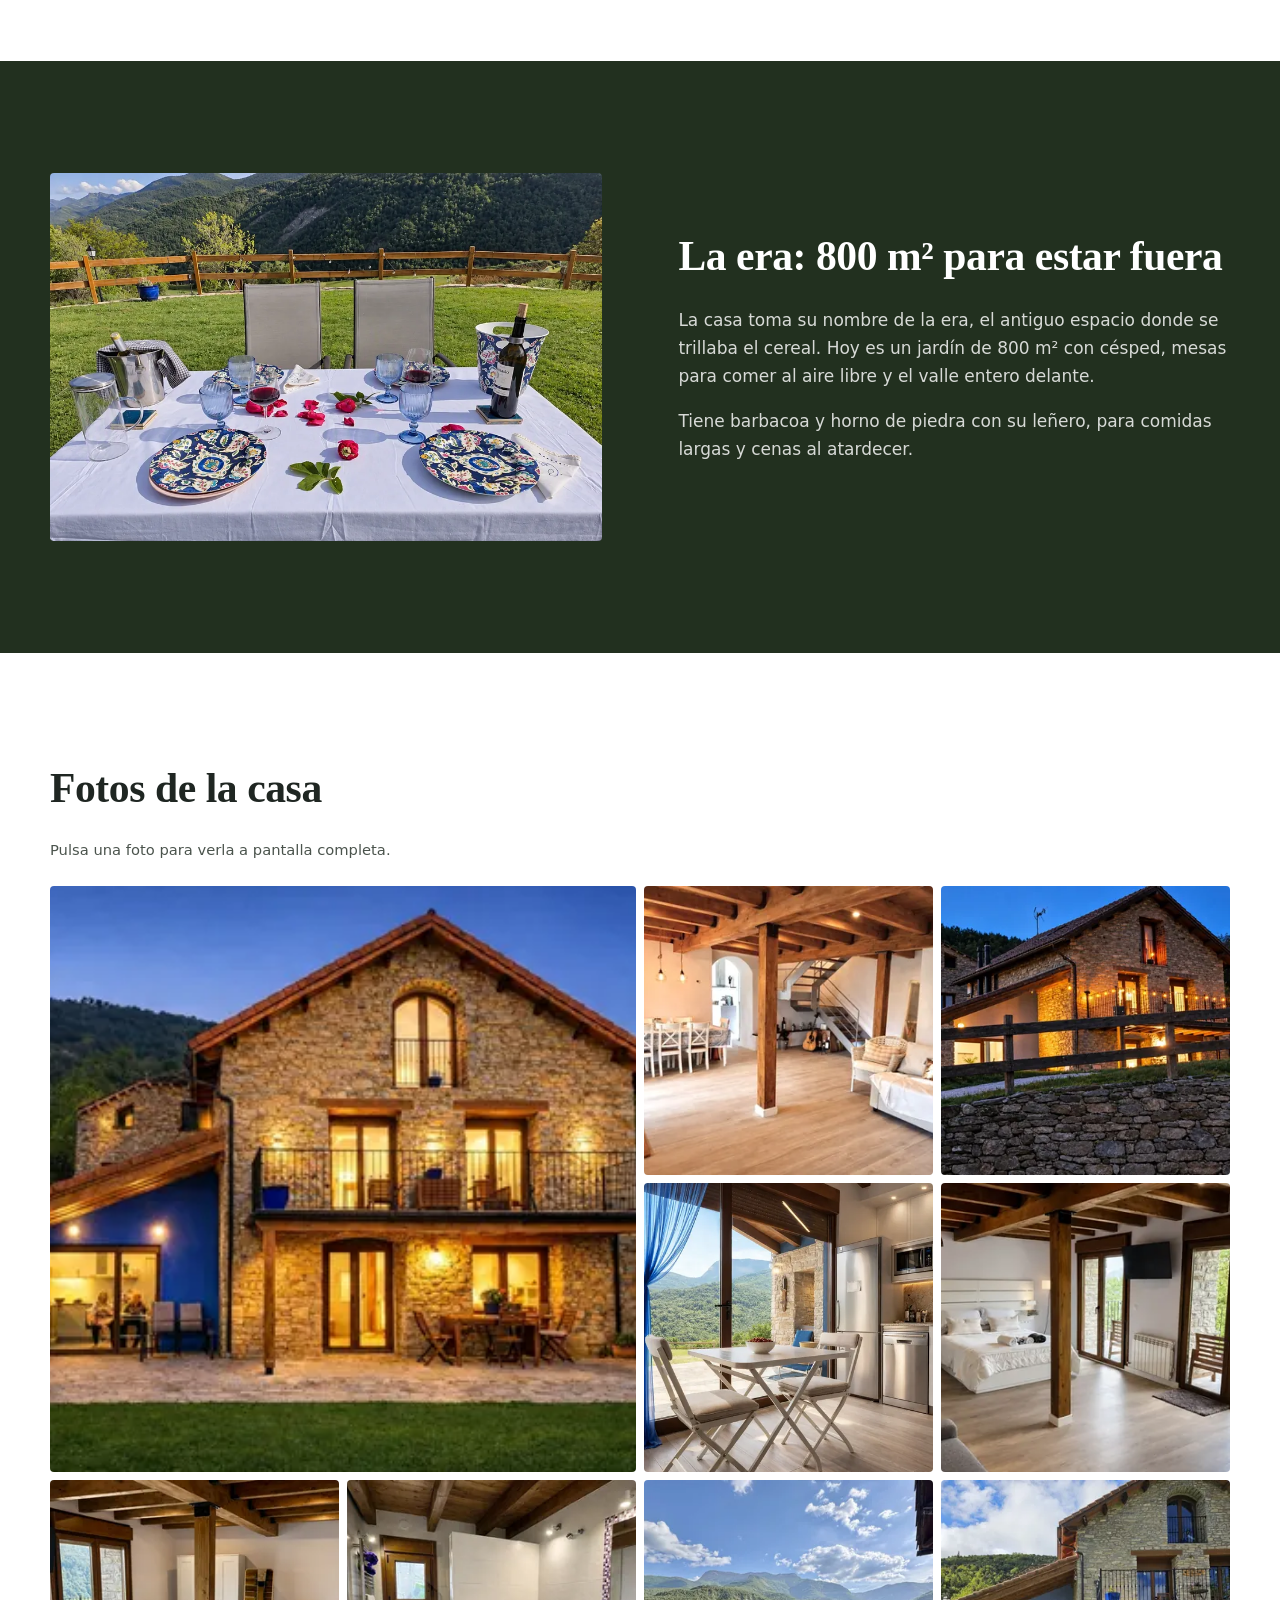
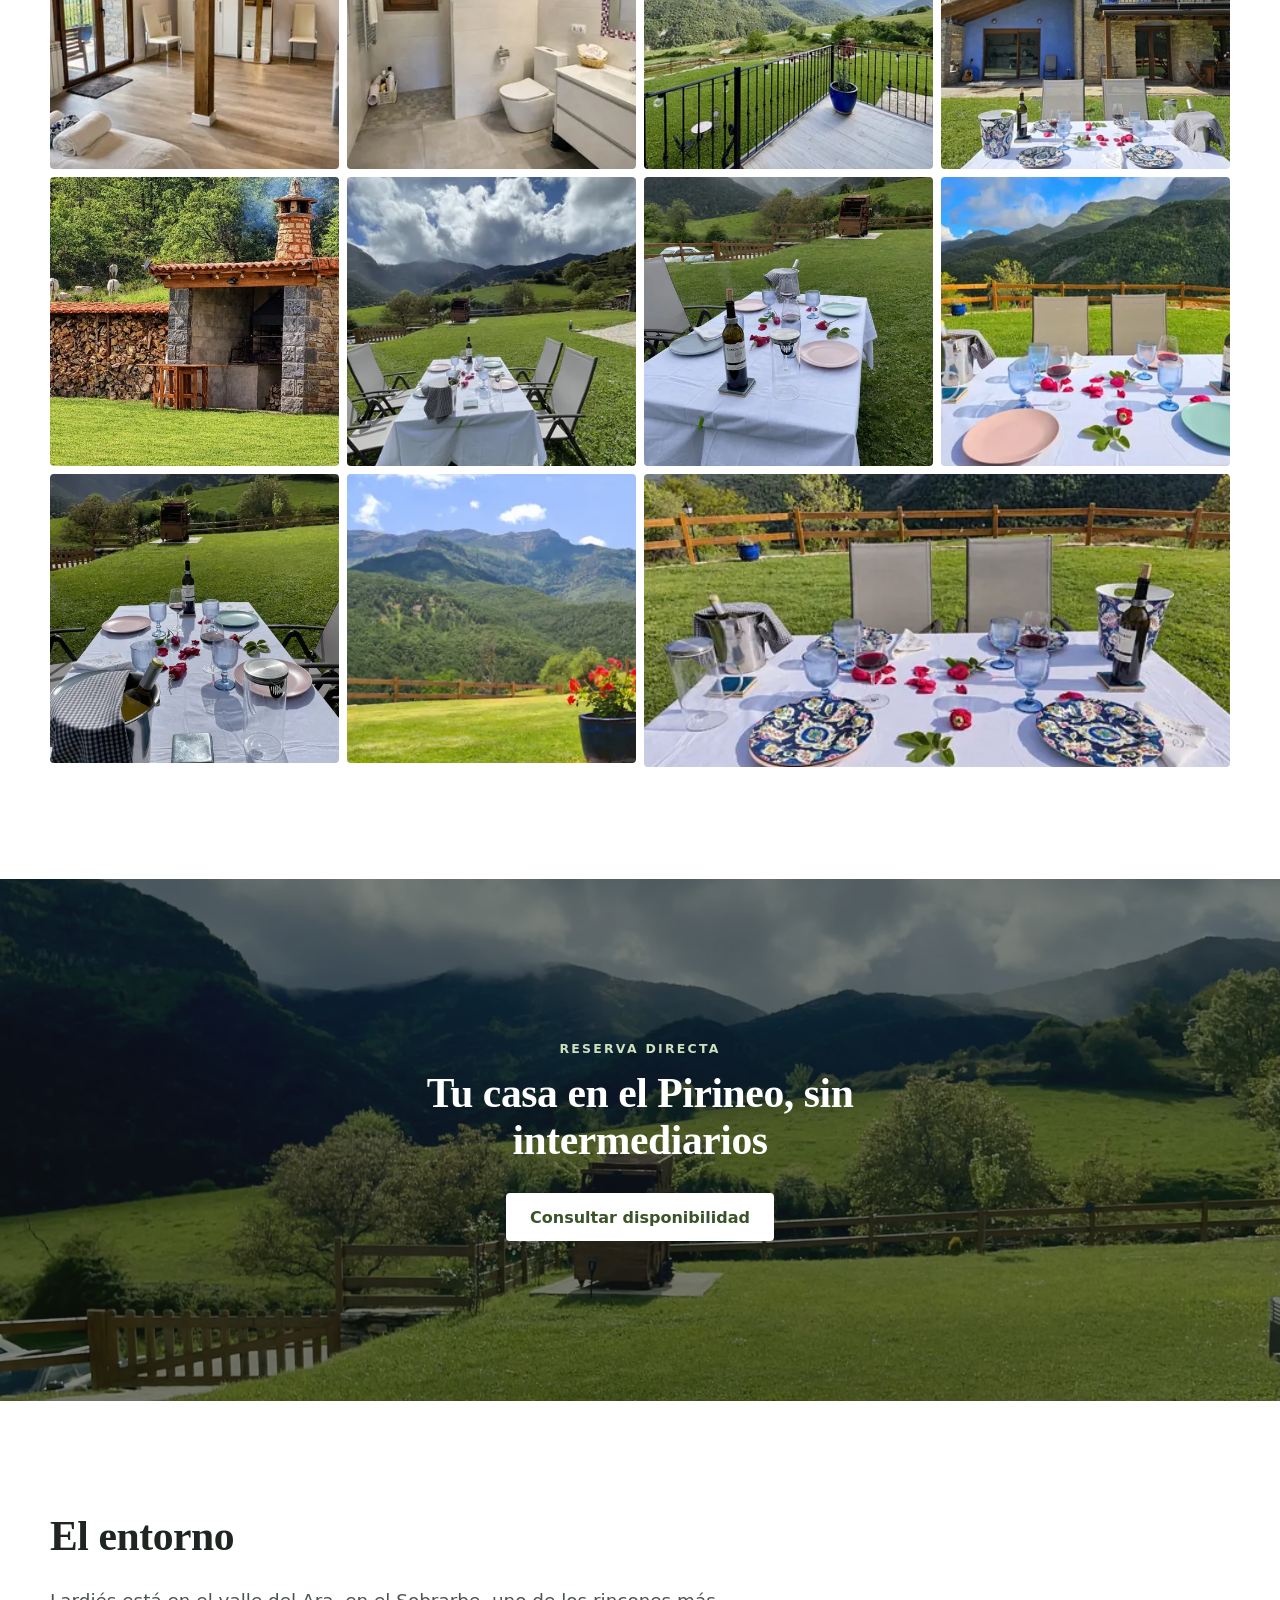
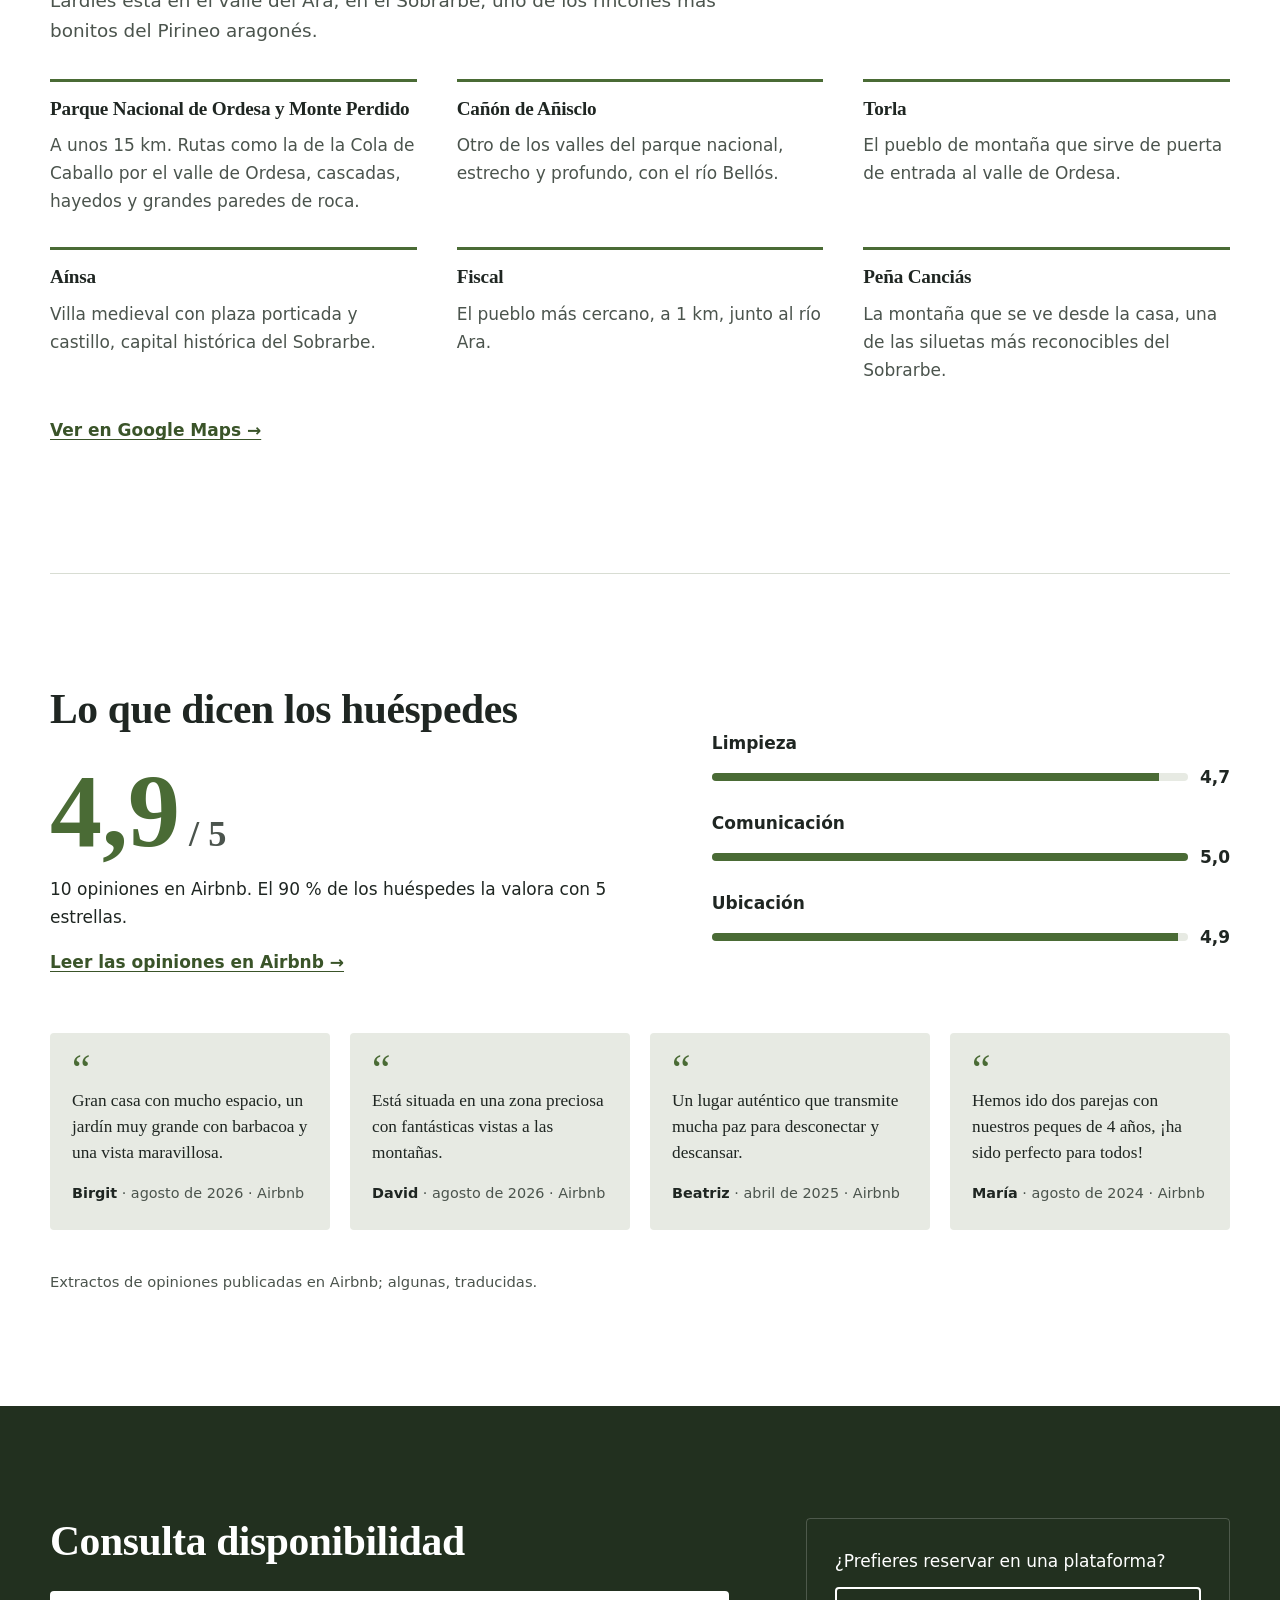
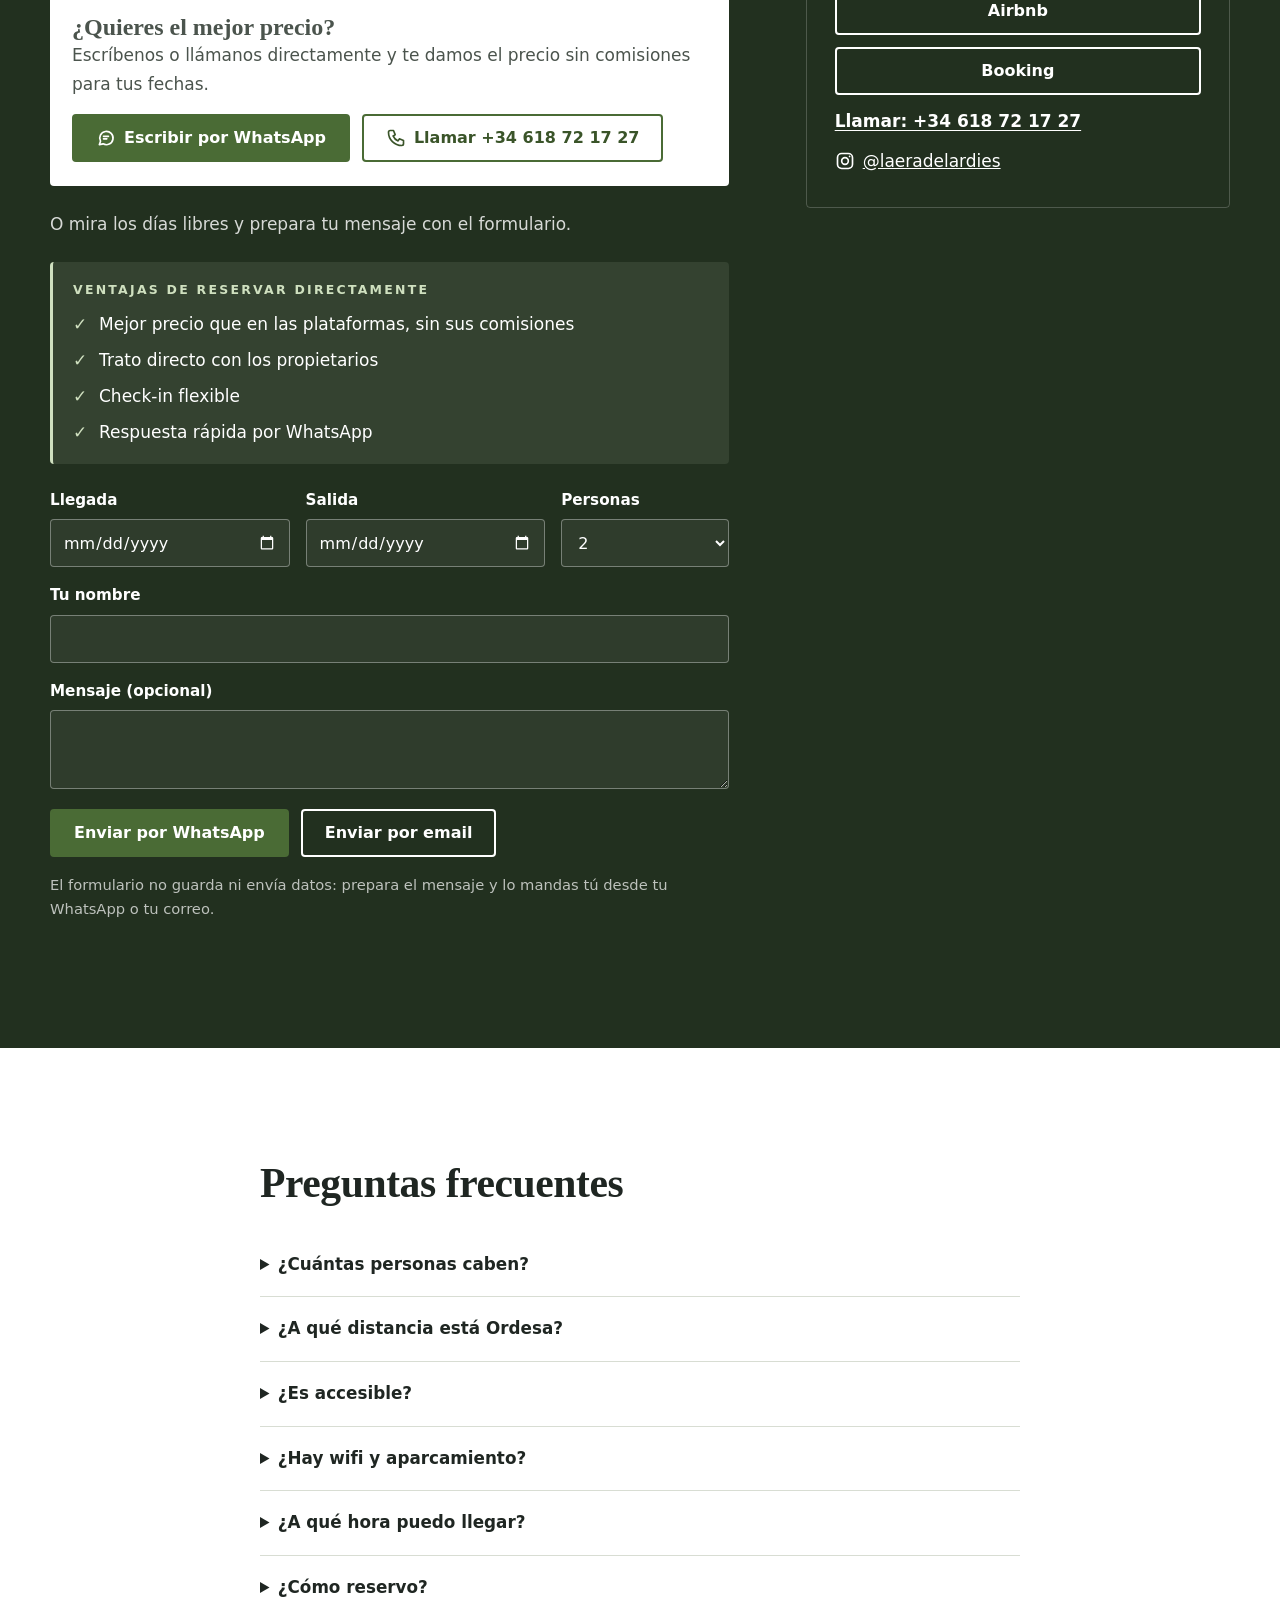
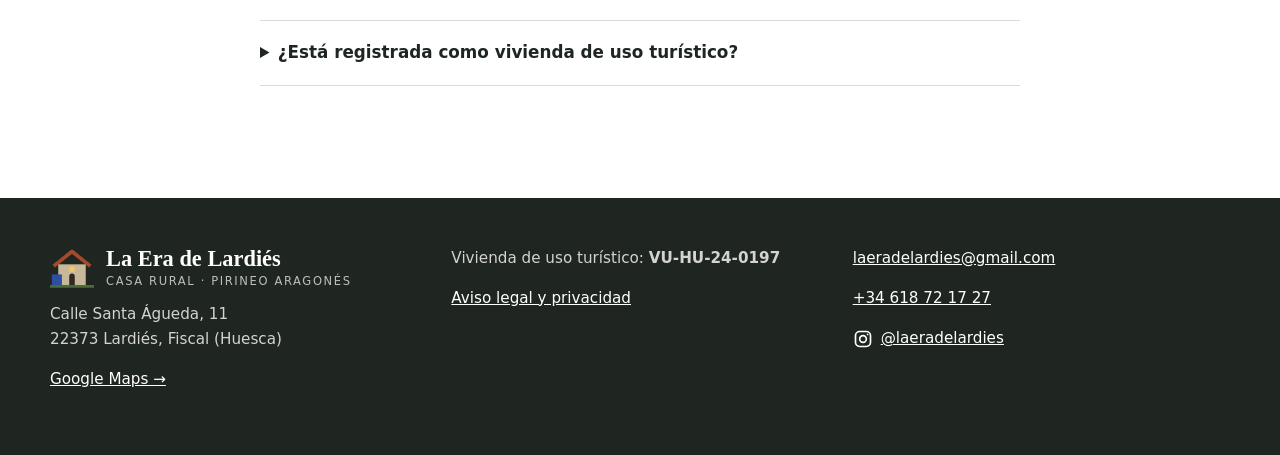
==== commit f67f4550: "Fotos nuevas de Galle «Las vistas del Pirineo desde la era» en la tarjeta de las vistas, «800m2 para" ====
--- a/index.html
+++ b/index.html
@@ -48,9 +48,9 @@
     <div class="diapo activa" role="group" aria-roledescription="diapositiva" aria-label="1 / 6"><img src="/img/fachada-anochecer-1536.webp" srcset="/img/fachada-anochecer-480.webp 480w, /img/fachada-anochecer-960.webp 960w, /img/fachada-anochecer-1536.webp 1536w" sizes="100vw" width="1536" height="1024" alt="Fachada de piedra de La Era de Lardiés iluminada al anochecer" fetchpriority="high" decoding="async"></div>
     <div class="diapo" role="group" aria-roledescription="diapositiva" aria-label="2 / 6" aria-hidden="true"><img src="/img/salon-comedor-vigas-1536.webp" srcset="/img/salon-comedor-vigas-480.webp 480w, /img/salon-comedor-vigas-960.webp 960w, /img/salon-comedor-vigas-1536.webp 1536w" sizes="100vw" width="1536" height="1024" alt="Salón comedor con vigas de madera y escalera" loading="lazy" decoding="async"></div>
     <div class="diapo" role="group" aria-roledescription="diapositiva" aria-label="3 / 6" aria-hidden="true"><img src="/img/dormitorio-balcon-1536.webp" srcset="/img/dormitorio-balcon-480.webp 480w, /img/dormitorio-balcon-960.webp 960w, /img/dormitorio-balcon-1536.webp 1536w" sizes="100vw" width="1536" height="1024" alt="Dormitorio con salida al balcón" loading="lazy" decoding="async"></div>
-    <div class="diapo" role="group" aria-roledescription="diapositiva" aria-label="4 / 6" aria-hidden="true"><img src="/img/cocina-1536.webp" srcset="/img/cocina-480.webp 480w, /img/cocina-960.webp 960w, /img/cocina-1536.webp 1536w" sizes="100vw" width="1536" height="1024" alt="Cocina equipada con techo de madera" loading="lazy" decoding="async"></div>
+    <div class="diapo" role="group" aria-roledescription="diapositiva" aria-label="4 / 6" aria-hidden="true"><img src="/img/casa-iluminada-1424.webp" srcset="/img/casa-iluminada-480.webp 480w, /img/casa-iluminada-960.webp 960w, /img/casa-iluminada-1424.webp 1424w" sizes="100vw" width="1424" height="1104" alt="La casa iluminada al anochecer junto a la valla de madera" loading="lazy" decoding="async"></div>
     <div class="diapo" role="group" aria-roledescription="diapositiva" aria-label="5 / 6" aria-hidden="true"><img src="/img/dormitorio-principal-1536.webp" srcset="/img/dormitorio-principal-480.webp 480w, /img/dormitorio-principal-960.webp 960w, /img/dormitorio-principal-1536.webp 1536w" sizes="100vw" width="1536" height="1024" alt="Dormitorio principal con sofá cama" loading="lazy" decoding="async"></div>
-    <div class="diapo" role="group" aria-roledescription="diapositiva" aria-label="6 / 6" aria-hidden="true"><img src="/img/fachada-piedra-1536.webp" srcset="/img/fachada-piedra-480.webp 480w, /img/fachada-piedra-960.webp 960w, /img/fachada-piedra-1536.webp 1536w" sizes="100vw" width="1536" height="1024" alt="Fachada de piedra con balcón de madera y pared azul" loading="lazy" decoding="async"></div>
+    <div class="diapo" role="group" aria-roledescription="diapositiva" aria-label="6 / 6" aria-hidden="true"><img src="/img/fachada-piedra-1600.webp" srcset="/img/fachada-piedra-480.webp 480w, /img/fachada-piedra-960.webp 960w, /img/fachada-piedra-1600.webp 1600w" sizes="100vw" width="1600" height="1200" alt="Fachada de piedra con balcón de madera y pared azul" loading="lazy" decoding="async"></div>
   </div>
   <button type="button" class="carrusel-flecha anterior" aria-label="Foto anterior">‹</button>
   <button type="button" class="carrusel-flecha siguiente" aria-label="Foto siguiente">›</button>
@@ -76,7 +76,7 @@
     </div>
     <p class="nota-airbnb"><strong>4,9</strong> / 5 · valoración en Airbnb</p>
   </div>
-  <img src="/img/fachada-piedra-1536.webp" srcset="/img/fachada-piedra-480.webp 480w, /img/fachada-piedra-960.webp 960w, /img/fachada-piedra-1536.webp 1536w" sizes="(min-width: 900px) 40vw, 100vw" width="1536" height="1024" alt="Fachada de piedra con balcón de madera y pared azul" class="presentacion-foto" loading="lazy" decoding="async">
+  <img src="/img/fachada-piedra-1600.webp" srcset="/img/fachada-piedra-480.webp 480w, /img/fachada-piedra-960.webp 960w, /img/fachada-piedra-1600.webp 1600w" sizes="(min-width: 900px) 40vw, 100vw" width="1600" height="1200" alt="Fachada de piedra con balcón de madera y pared azul" class="presentacion-foto" loading="lazy" decoding="async">
 </section>
 
 <section class="franja-foto franja-descubre">
@@ -93,7 +93,7 @@
     <a class="tarjeta" href="#espacios"><img src="/img/salon-comedor-vigas-1536.webp" srcset="/img/salon-comedor-vigas-480.webp 480w, /img/salon-comedor-vigas-960.webp 960w, /img/salon-comedor-vigas-1536.webp 1536w" sizes="(min-width: 900px) 25vw, (min-width: 600px) 50vw, 100vw" width="1536" height="1024" alt="Salón comedor con vigas de madera y escalera" loading="lazy" decoding="async"><span class="tarjeta-texto"><span class="antetitulo">La casa</span><span class="tarjeta-titulo">Piedra y madera de 1720</span></span></a>
     <a class="tarjeta" href="#era"><img src="/img/era-jardin-montanas-1600.webp" srcset="/img/era-jardin-montanas-480.webp 480w, /img/era-jardin-montanas-960.webp 960w, /img/era-jardin-montanas-1600.webp 1600w" sizes="(min-width: 900px) 25vw, (min-width: 600px) 50vw, 100vw" width="1600" height="1200" alt="La era con mesa y sillas frente a las montañas" loading="lazy" decoding="async"><span class="tarjeta-texto"><span class="antetitulo">La era</span><span class="tarjeta-titulo">800 m² de jardín</span></span></a>
     <a class="tarjeta" href="#era"><img src="/img/horno-barbacoa-lena-1024.webp" srcset="/img/horno-barbacoa-lena-480.webp 480w, /img/horno-barbacoa-lena-960.webp 960w, /img/horno-barbacoa-lena-1024.webp 1024w" sizes="(min-width: 900px) 25vw, (min-width: 600px) 50vw, 100vw" width="1024" height="1536" alt="Barbacoa y horno de piedra con leñero en la era" loading="lazy" decoding="async"><span class="tarjeta-texto"><span class="antetitulo">Barbacoa y horno</span><span class="tarjeta-titulo">Comidas al aire libre</span></span></a>
-    <a class="tarjeta" href="#fotos"><img src="/img/era-mesa-pirineo-1600.webp" srcset="/img/era-mesa-pirineo-480.webp 480w, /img/era-mesa-pirineo-960.webp 960w, /img/era-mesa-pirineo-1600.webp 1600w" sizes="(min-width: 900px) 25vw, (min-width: 600px) 50vw, 100vw" width="1600" height="2133" alt="Mesa preparada en la era con el Pirineo al fondo" loading="lazy" decoding="async"><span class="tarjeta-texto"><span class="antetitulo">Las vistas</span><span class="tarjeta-titulo">El Pirineo desde la era</span></span></a>
+    <a class="tarjeta" href="#fotos"><img src="/img/vistas-pirineo-era-1600.webp" srcset="/img/vistas-pirineo-era-480.webp 480w, /img/vistas-pirineo-era-960.webp 960w, /img/vistas-pirineo-era-1600.webp 1600w" sizes="(min-width: 900px) 25vw, (min-width: 600px) 50vw, 100vw" width="1600" height="979" alt="Vistas del Pirineo desde la era, con un macetero de geranios" loading="lazy" decoding="async"><span class="tarjeta-texto"><span class="antetitulo">Las vistas</span><span class="tarjeta-titulo">El Pirineo desde la era</span></span></a>
   </div>
 </section>
 
@@ -117,8 +117,7 @@
       <p>Tiene barbacoa y horno de piedra con su leñero, para comidas largas y cenas al atardecer.</p>
     </div>
     <div class="era-fotos">
-      <img src="/img/era-jardin-montanas-1600.webp" srcset="/img/era-jardin-montanas-480.webp 480w, /img/era-jardin-montanas-960.webp 960w, /img/era-jardin-montanas-1600.webp 1600w" sizes="(min-width: 900px) 25vw, 50vw" width="1600" height="1200" alt="La era con mesa y sillas frente a las montañas" loading="lazy" decoding="async">
-      <img src="/img/horno-barbacoa-lena-1024.webp" srcset="/img/horno-barbacoa-lena-480.webp 480w, /img/horno-barbacoa-lena-960.webp 960w, /img/horno-barbacoa-lena-1024.webp 1024w" sizes="(min-width: 900px) 25vw, 50vw" width="1024" height="1536" alt="Barbacoa y horno de piedra con leñero en la era" loading="lazy" decoding="async">
+      <img src="/img/era-mesa-jardin-1536.webp" srcset="/img/era-mesa-jardin-480.webp 480w, /img/era-mesa-jardin-960.webp 960w, /img/era-mesa-jardin-1536.webp 1536w" sizes="(min-width: 900px) 50vw, 100vw" width="1536" height="1024" alt="Mesa puesta en la era con vajilla de cerámica y vistas a la montaña" loading="lazy" decoding="async">
     </div>
   </div>
 </section>
@@ -129,18 +128,20 @@
   <div class="galeria">
     <button type="button" class="galeria-item" data-indice="0" data-grande="/img/fachada-anochecer-1536.webp"><img src="/img/fachada-anochecer-1536.webp" srcset="/img/fachada-anochecer-480.webp 480w, /img/fachada-anochecer-960.webp 960w, /img/fachada-anochecer-1536.webp 1536w" sizes="(min-width: 900px) 25vw, 50vw" width="1536" height="1024" alt="Fachada de piedra de La Era de Lardiés iluminada al anochecer" loading="lazy" decoding="async"></button>
     <button type="button" class="galeria-item" data-indice="1" data-grande="/img/salon-comedor-vigas-1536.webp"><img src="/img/salon-comedor-vigas-1536.webp" srcset="/img/salon-comedor-vigas-480.webp 480w, /img/salon-comedor-vigas-960.webp 960w, /img/salon-comedor-vigas-1536.webp 1536w" sizes="(min-width: 900px) 25vw, 50vw" width="1536" height="1024" alt="Salón comedor con vigas de madera y escalera" loading="lazy" decoding="async"></button>
-    <button type="button" class="galeria-item" data-indice="2" data-grande="/img/cocina-1536.webp"><img src="/img/cocina-1536.webp" srcset="/img/cocina-480.webp 480w, /img/cocina-960.webp 960w, /img/cocina-1536.webp 1536w" sizes="(min-width: 900px) 25vw, 50vw" width="1536" height="1024" alt="Cocina equipada con techo de madera" loading="lazy" decoding="async"></button>
+    <button type="button" class="galeria-item" data-indice="2" data-grande="/img/casa-iluminada-1424.webp"><img src="/img/casa-iluminada-1424.webp" srcset="/img/casa-iluminada-480.webp 480w, /img/casa-iluminada-960.webp 960w, /img/casa-iluminada-1424.webp 1424w" sizes="(min-width: 900px) 25vw, 50vw" width="1424" height="1104" alt="La casa iluminada al anochecer junto a la valla de madera" loading="lazy" decoding="async"></button>
     <button type="button" class="galeria-item" data-indice="3" data-grande="/img/comedor-ventanal-1024.webp"><img src="/img/comedor-ventanal-1024.webp" srcset="/img/comedor-ventanal-480.webp 480w, /img/comedor-ventanal-960.webp 960w, /img/comedor-ventanal-1024.webp 1024w" sizes="(min-width: 900px) 25vw, 50vw" width="1024" height="1426" alt="Mesa junto al ventanal con vistas a la montaña" loading="lazy" decoding="async"></button>
     <button type="button" class="galeria-item" data-indice="4" data-grande="/img/dormitorio-balcon-1536.webp"><img src="/img/dormitorio-balcon-1536.webp" srcset="/img/dormitorio-balcon-480.webp 480w, /img/dormitorio-balcon-960.webp 960w, /img/dormitorio-balcon-1536.webp 1536w" sizes="(min-width: 900px) 25vw, 50vw" width="1536" height="1024" alt="Dormitorio con salida al balcón" loading="lazy" decoding="async"></button>
     <button type="button" class="galeria-item" data-indice="5" data-grande="/img/dormitorio-principal-1536.webp"><img src="/img/dormitorio-principal-1536.webp" srcset="/img/dormitorio-principal-480.webp 480w, /img/dormitorio-principal-960.webp 960w, /img/dormitorio-principal-1536.webp 1536w" sizes="(min-width: 900px) 25vw, 50vw" width="1536" height="1024" alt="Dormitorio principal con sofá cama" loading="lazy" decoding="async"></button>
     <button type="button" class="galeria-item" data-indice="6" data-grande="/img/bano-1536.webp"><img src="/img/bano-1536.webp" srcset="/img/bano-480.webp 480w, /img/bano-960.webp 960w, /img/bano-1536.webp 1536w" sizes="(min-width: 900px) 25vw, 50vw" width="1536" height="1024" alt="Baño completo" loading="lazy" decoding="async"></button>
     <button type="button" class="galeria-item" data-indice="7" data-grande="/img/balcon-vistas-valle-1600.webp"><img src="/img/balcon-vistas-valle-1600.webp" srcset="/img/balcon-vistas-valle-480.webp 480w, /img/balcon-vistas-valle-960.webp 960w, /img/balcon-vistas-valle-1600.webp 1600w" sizes="(min-width: 900px) 25vw, 50vw" width="1600" height="1200" alt="Balcón con vistas al valle y a las montañas del Pirineo" loading="lazy" decoding="async"></button>
-    <button type="button" class="galeria-item" data-indice="8" data-grande="/img/fachada-piedra-1536.webp"><img src="/img/fachada-piedra-1536.webp" srcset="/img/fachada-piedra-480.webp 480w, /img/fachada-piedra-960.webp 960w, /img/fachada-piedra-1536.webp 1536w" sizes="(min-width: 900px) 25vw, 50vw" width="1536" height="1024" alt="Fachada de piedra con balcón de madera y pared azul" loading="lazy" decoding="async"></button>
+    <button type="button" class="galeria-item" data-indice="8" data-grande="/img/fachada-piedra-1600.webp"><img src="/img/fachada-piedra-1600.webp" srcset="/img/fachada-piedra-480.webp 480w, /img/fachada-piedra-960.webp 960w, /img/fachada-piedra-1600.webp 1600w" sizes="(min-width: 900px) 25vw, 50vw" width="1600" height="1200" alt="Fachada de piedra con balcón de madera y pared azul" loading="lazy" decoding="async"></button>
     <button type="button" class="galeria-item" data-indice="9" data-grande="/img/horno-barbacoa-lena-1024.webp"><img src="/img/horno-barbacoa-lena-1024.webp" srcset="/img/horno-barbacoa-lena-480.webp 480w, /img/horno-barbacoa-lena-960.webp 960w, /img/horno-barbacoa-lena-1024.webp 1024w" sizes="(min-width: 900px) 25vw, 50vw" width="1024" height="1536" alt="Barbacoa y horno de piedra con leñero en la era" loading="lazy" decoding="async"></button>
     <button type="button" class="galeria-item" data-indice="10" data-grande="/img/era-jardin-montanas-1600.webp"><img src="/img/era-jardin-montanas-1600.webp" srcset="/img/era-jardin-montanas-480.webp 480w, /img/era-jardin-montanas-960.webp 960w, /img/era-jardin-montanas-1600.webp 1600w" sizes="(min-width: 900px) 25vw, 50vw" width="1600" height="1200" alt="La era con mesa y sillas frente a las montañas" loading="lazy" decoding="async"></button>
     <button type="button" class="galeria-item" data-indice="11" data-grande="/img/era-mesa-pirineo-1600.webp"><img src="/img/era-mesa-pirineo-1600.webp" srcset="/img/era-mesa-pirineo-480.webp 480w, /img/era-mesa-pirineo-960.webp 960w, /img/era-mesa-pirineo-1600.webp 1600w" sizes="(min-width: 900px) 25vw, 50vw" width="1600" height="2133" alt="Mesa preparada en la era con el Pirineo al fondo" loading="lazy" decoding="async"></button>
     <button type="button" class="galeria-item" data-indice="12" data-grande="/img/comida-era-valle-1080.webp"><img src="/img/comida-era-valle-1080.webp" srcset="/img/comida-era-valle-480.webp 480w, /img/comida-era-valle-960.webp 960w, /img/comida-era-valle-1080.webp 1080w" sizes="(min-width: 900px) 25vw, 50vw" width="1080" height="779" alt="Mesa con vino y vistas al valle" loading="lazy" decoding="async"></button>
     <button type="button" class="galeria-item" data-indice="13" data-grande="/img/mesa-era-vistas-1600.webp"><img src="/img/mesa-era-vistas-1600.webp" srcset="/img/mesa-era-vistas-480.webp 480w, /img/mesa-era-vistas-960.webp 960w, /img/mesa-era-vistas-1600.webp 1600w" sizes="(min-width: 900px) 25vw, 50vw" width="1600" height="2133" alt="Comida al aire libre en la era" loading="lazy" decoding="async"></button>
+    <button type="button" class="galeria-item" data-indice="14" data-grande="/img/vistas-pirineo-era-1600.webp"><img src="/img/vistas-pirineo-era-1600.webp" srcset="/img/vistas-pirineo-era-480.webp 480w, /img/vistas-pirineo-era-960.webp 960w, /img/vistas-pirineo-era-1600.webp 1600w" sizes="(min-width: 900px) 25vw, 50vw" width="1600" height="979" alt="Vistas del Pirineo desde la era, con un macetero de geranios" loading="lazy" decoding="async"></button>
+    <button type="button" class="galeria-item ancha" data-indice="15" data-grande="/img/era-mesa-jardin-1536.webp"><img src="/img/era-mesa-jardin-1536.webp" srcset="/img/era-mesa-jardin-480.webp 480w, /img/era-mesa-jardin-960.webp 960w, /img/era-mesa-jardin-1536.webp 1536w" sizes="(min-width: 900px) 25vw, 50vw" width="1536" height="1024" alt="Mesa puesta en la era con vajilla de cerámica y vistas a la montaña" loading="lazy" decoding="async"></button>
   </div>
   <dialog class="visor" aria-label="Fotos de la casa">
     <img alt="">
--- a/styles.css
+++ b/styles.css
@@ -158,8 +158,7 @@
 .banda { background: var(--bosque); color: #fff; padding-block: clamp(56px, 9vw, 112px); }
 .banda .texto > p { color: rgba(255, 255, 255, 0.82); }
 .banda h2 { color: #fff; }
-.era-fotos { display: grid; grid-template-columns: 1fr 1fr; gap: 10px; }
-.era-fotos img { width: 100%; aspect-ratio: 3 / 4; object-fit: cover; border-radius: var(--radio); }
+.era-fotos img { width: 100%; aspect-ratio: 3 / 2; object-fit: cover; border-radius: var(--radio); }
 
 /* Galería */
 .ayuda { color: var(--tinta-suave); font-size: 0.92rem; }
@@ -167,6 +166,7 @@
 @media (min-width: 900px) { .galeria { grid-template-columns: repeat(4, 1fr); } }
 .galeria-item { padding: 0; border: 0; background: var(--gris); cursor: zoom-in; overflow: hidden; border-radius: var(--radio); aspect-ratio: 1; }
 .galeria-item:first-child { grid-column: span 2; grid-row: span 2; }
+.galeria-item.ancha { grid-column: span 2; aspect-ratio: 2 / 1; }
 .galeria-item img { width: 100%; height: 100%; object-fit: cover; transition: transform 0.4s; }
 .galeria-item:hover img { transform: scale(1.04); }
 @media (prefers-reduced-motion: reduce) { .galeria-item img { transition: none; } }
